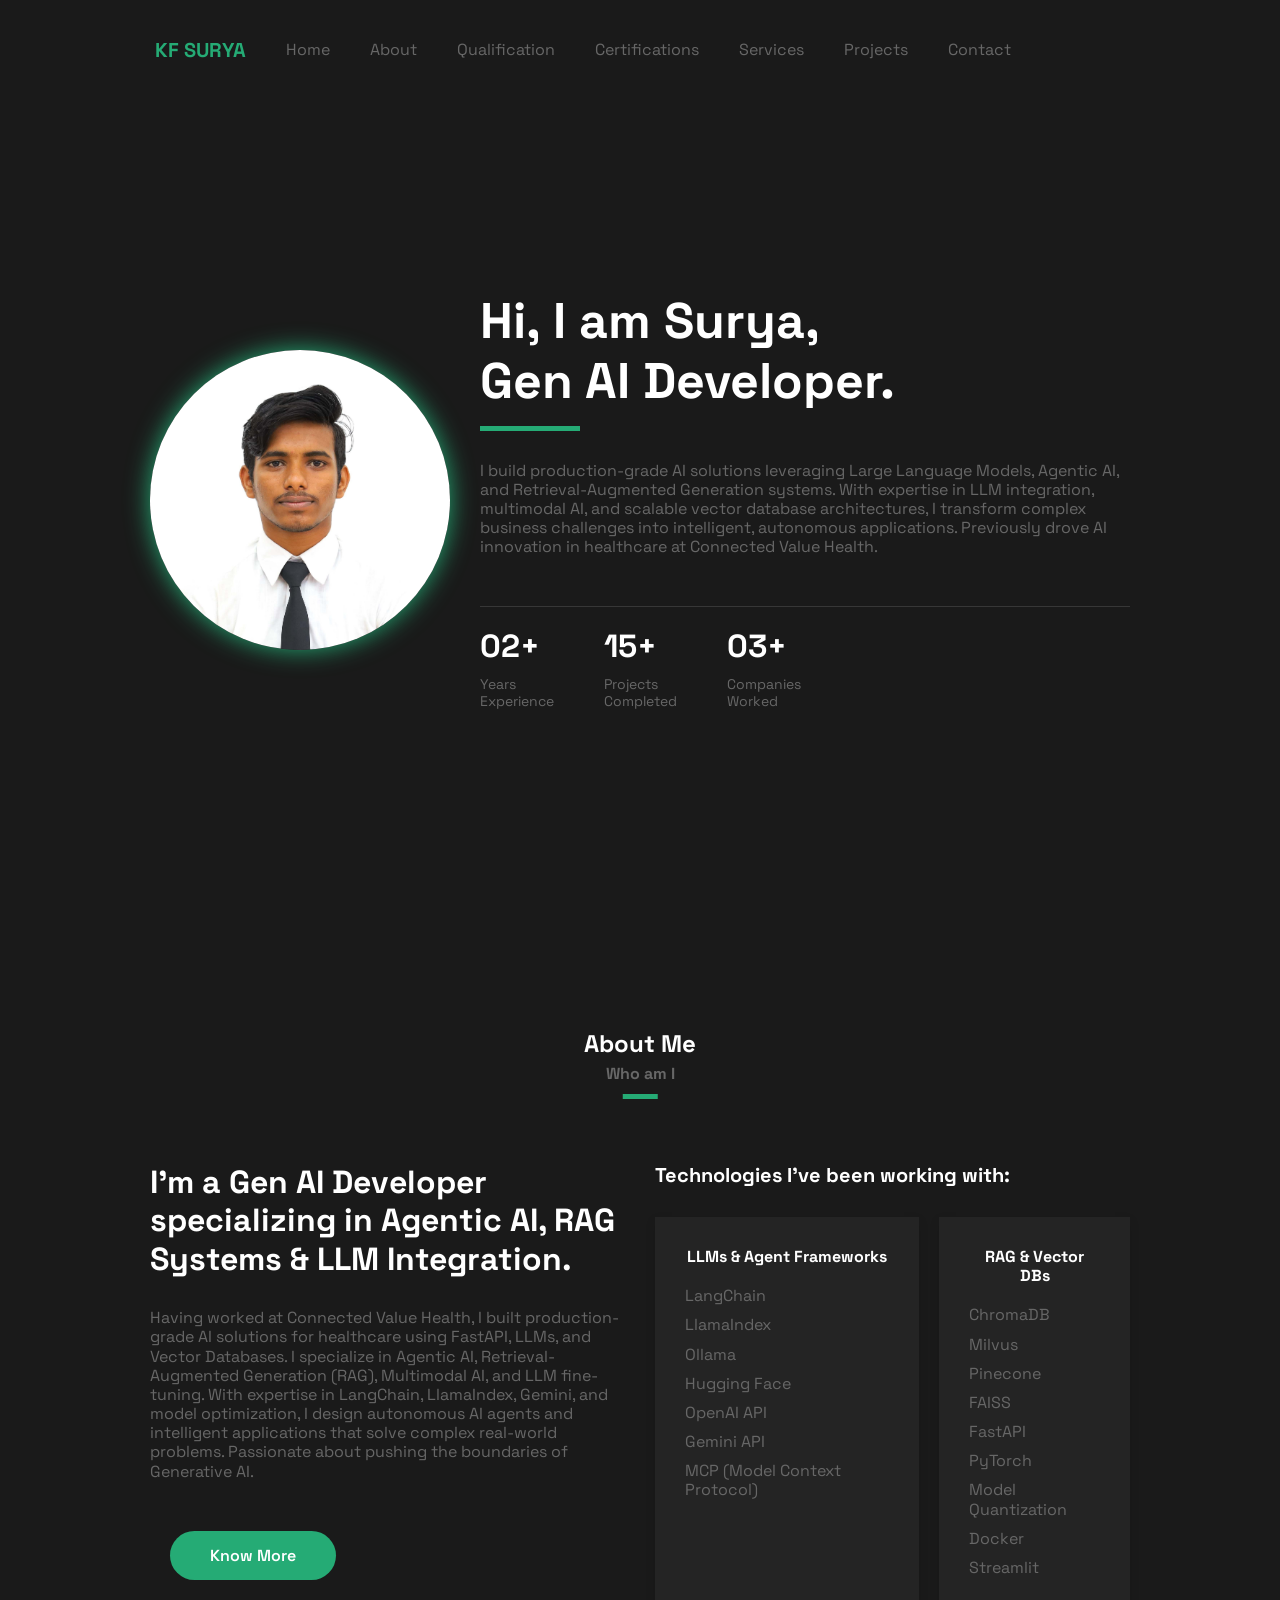
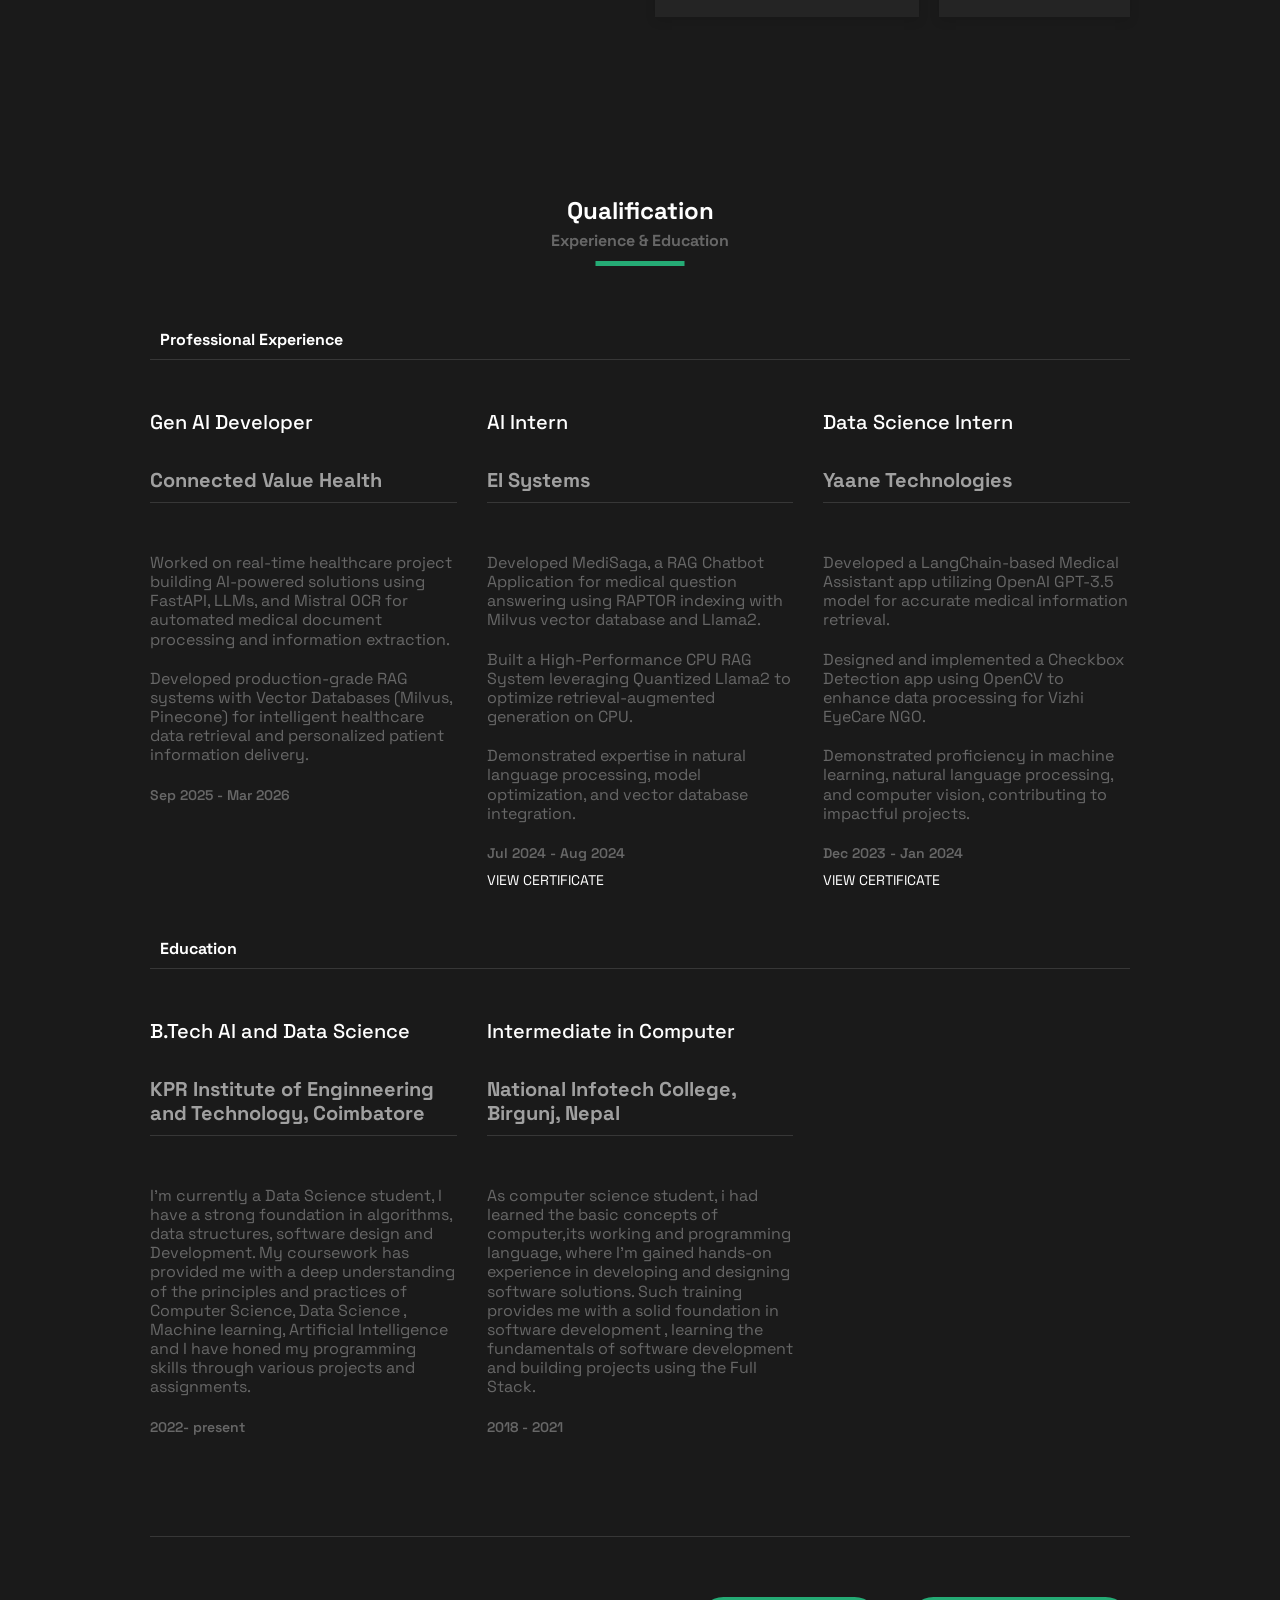
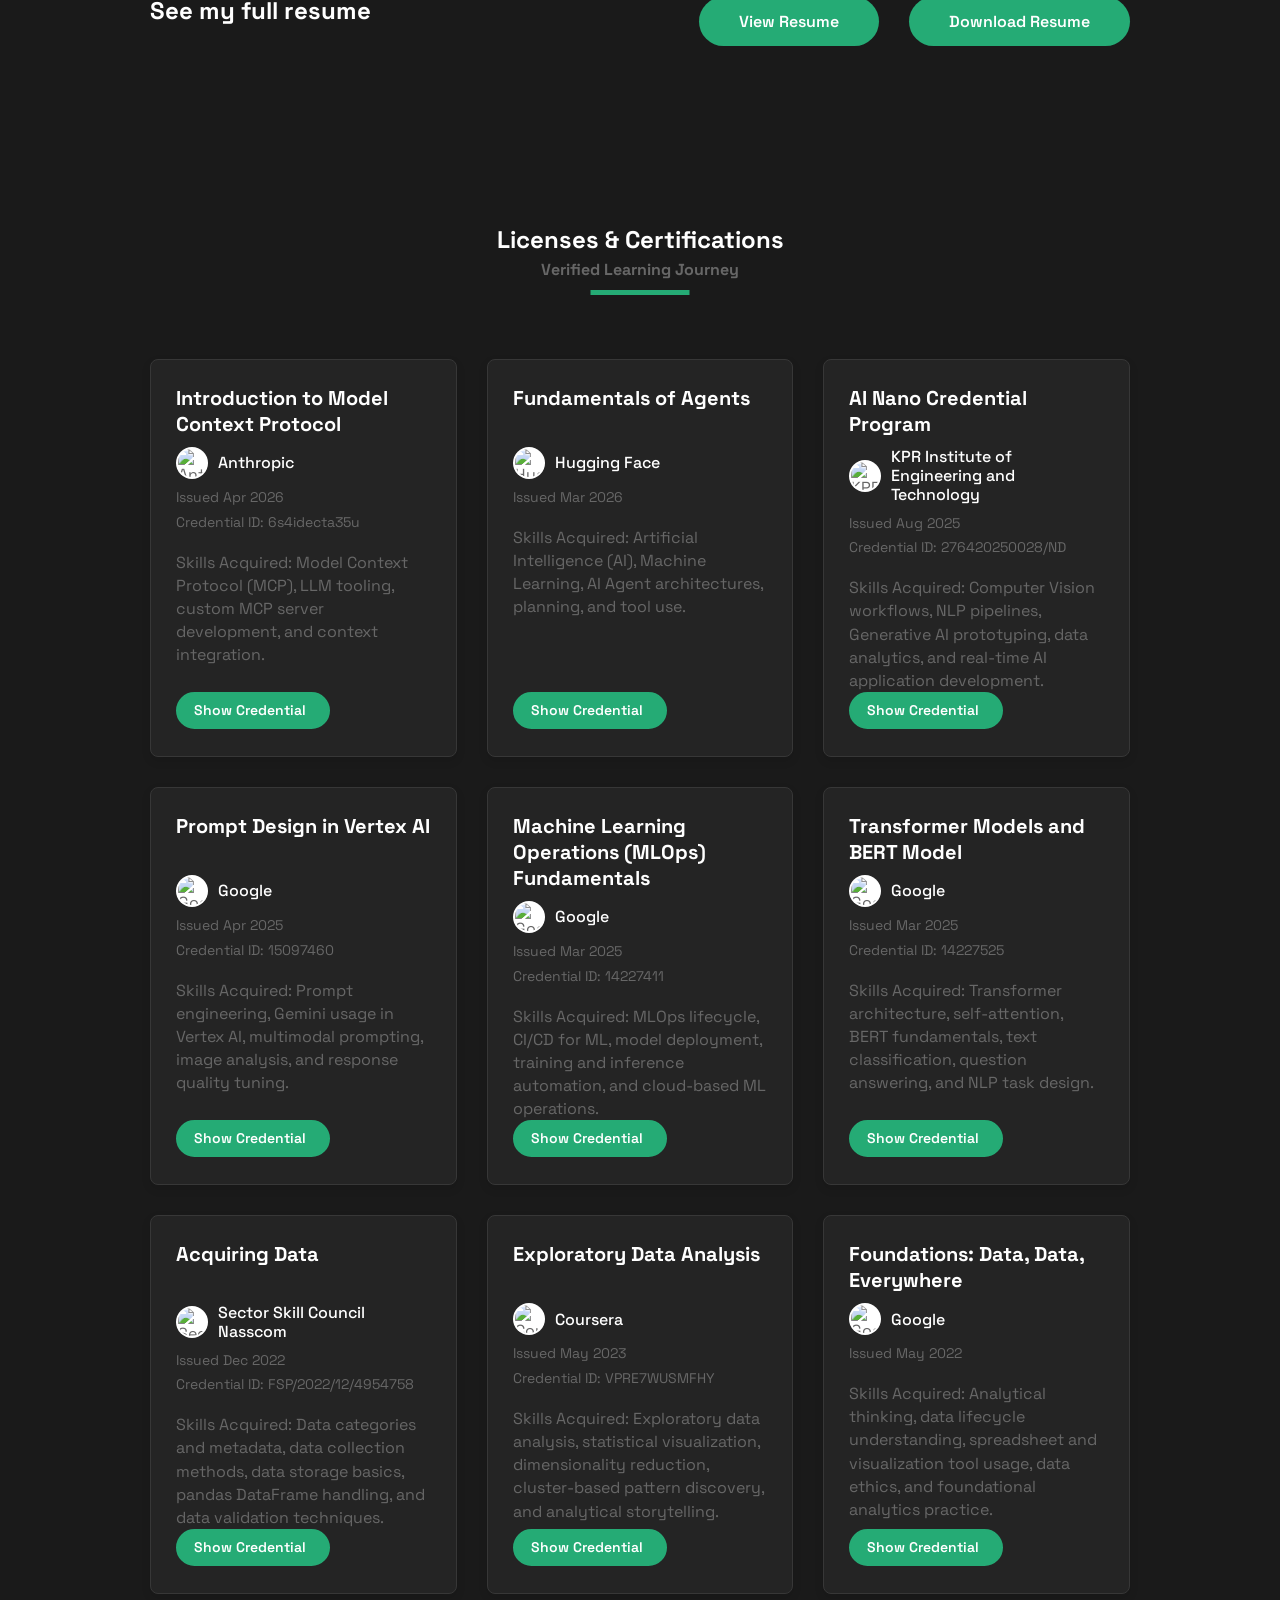
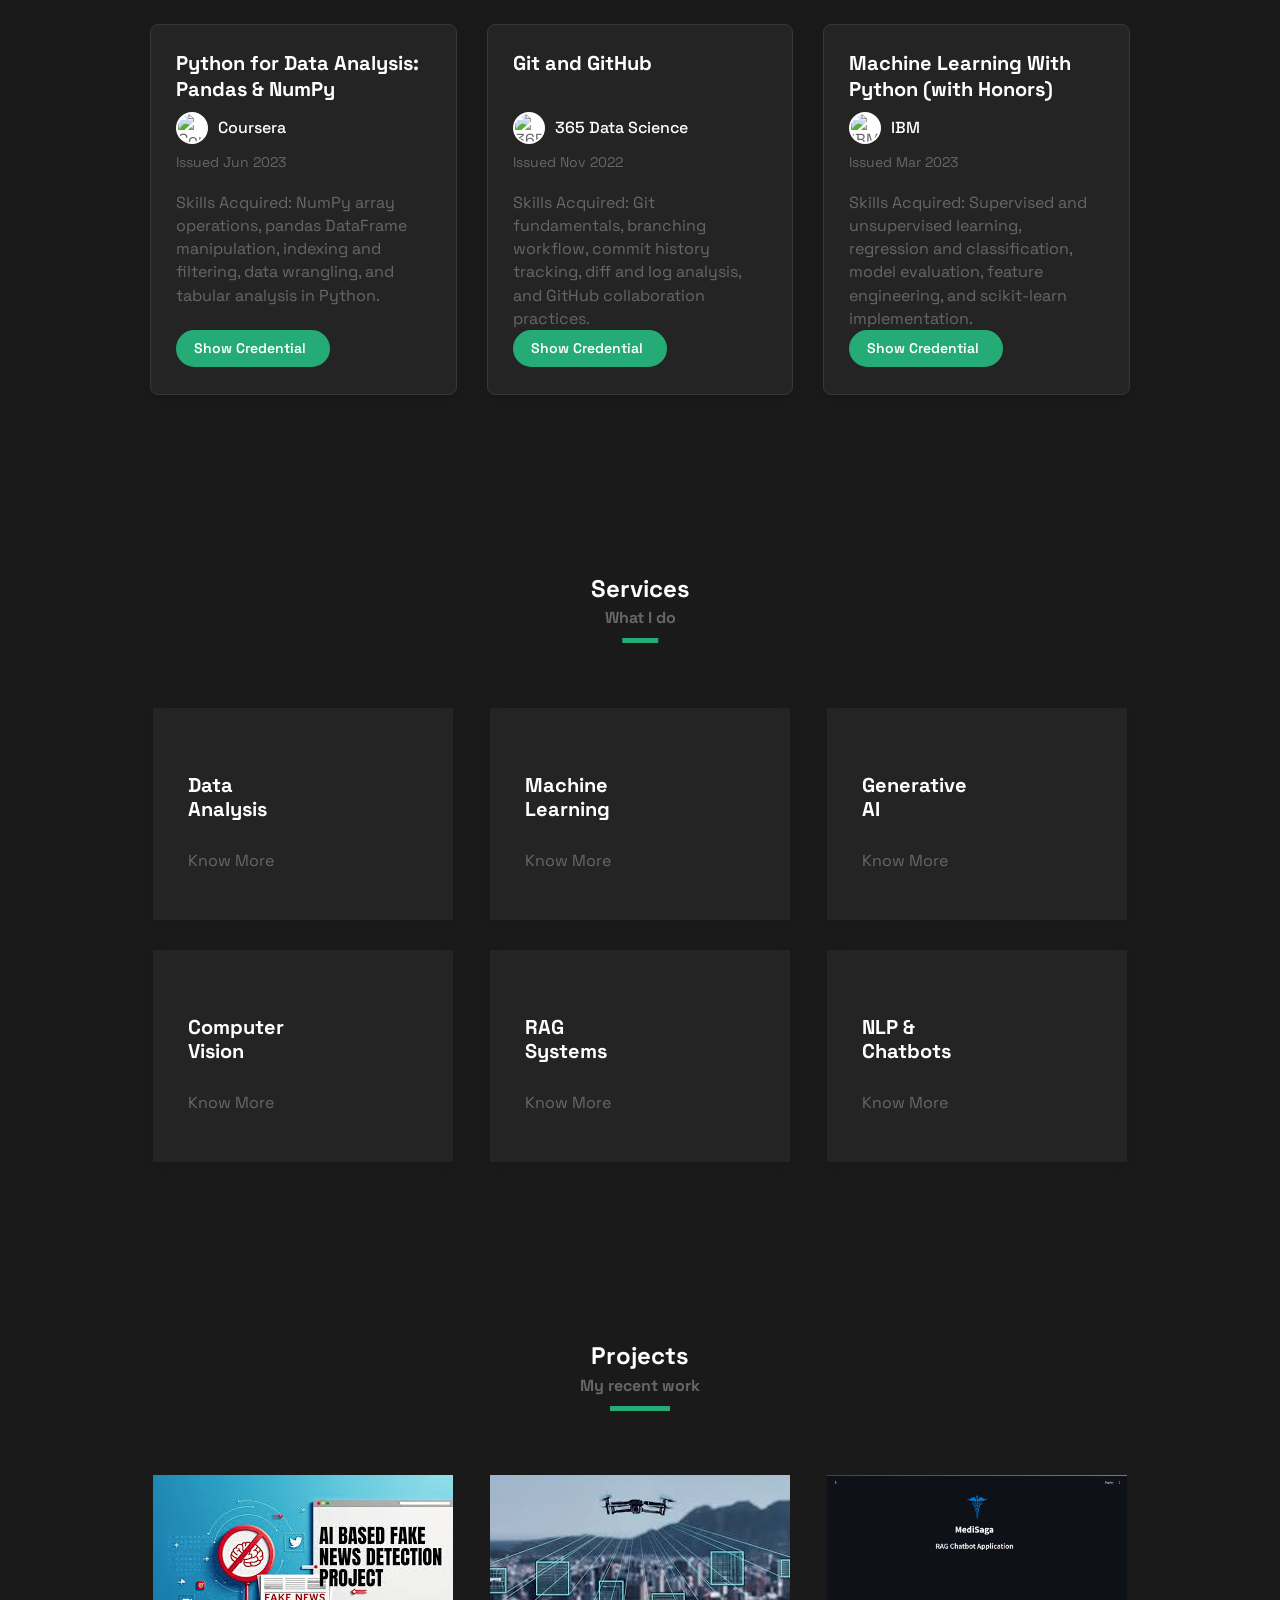
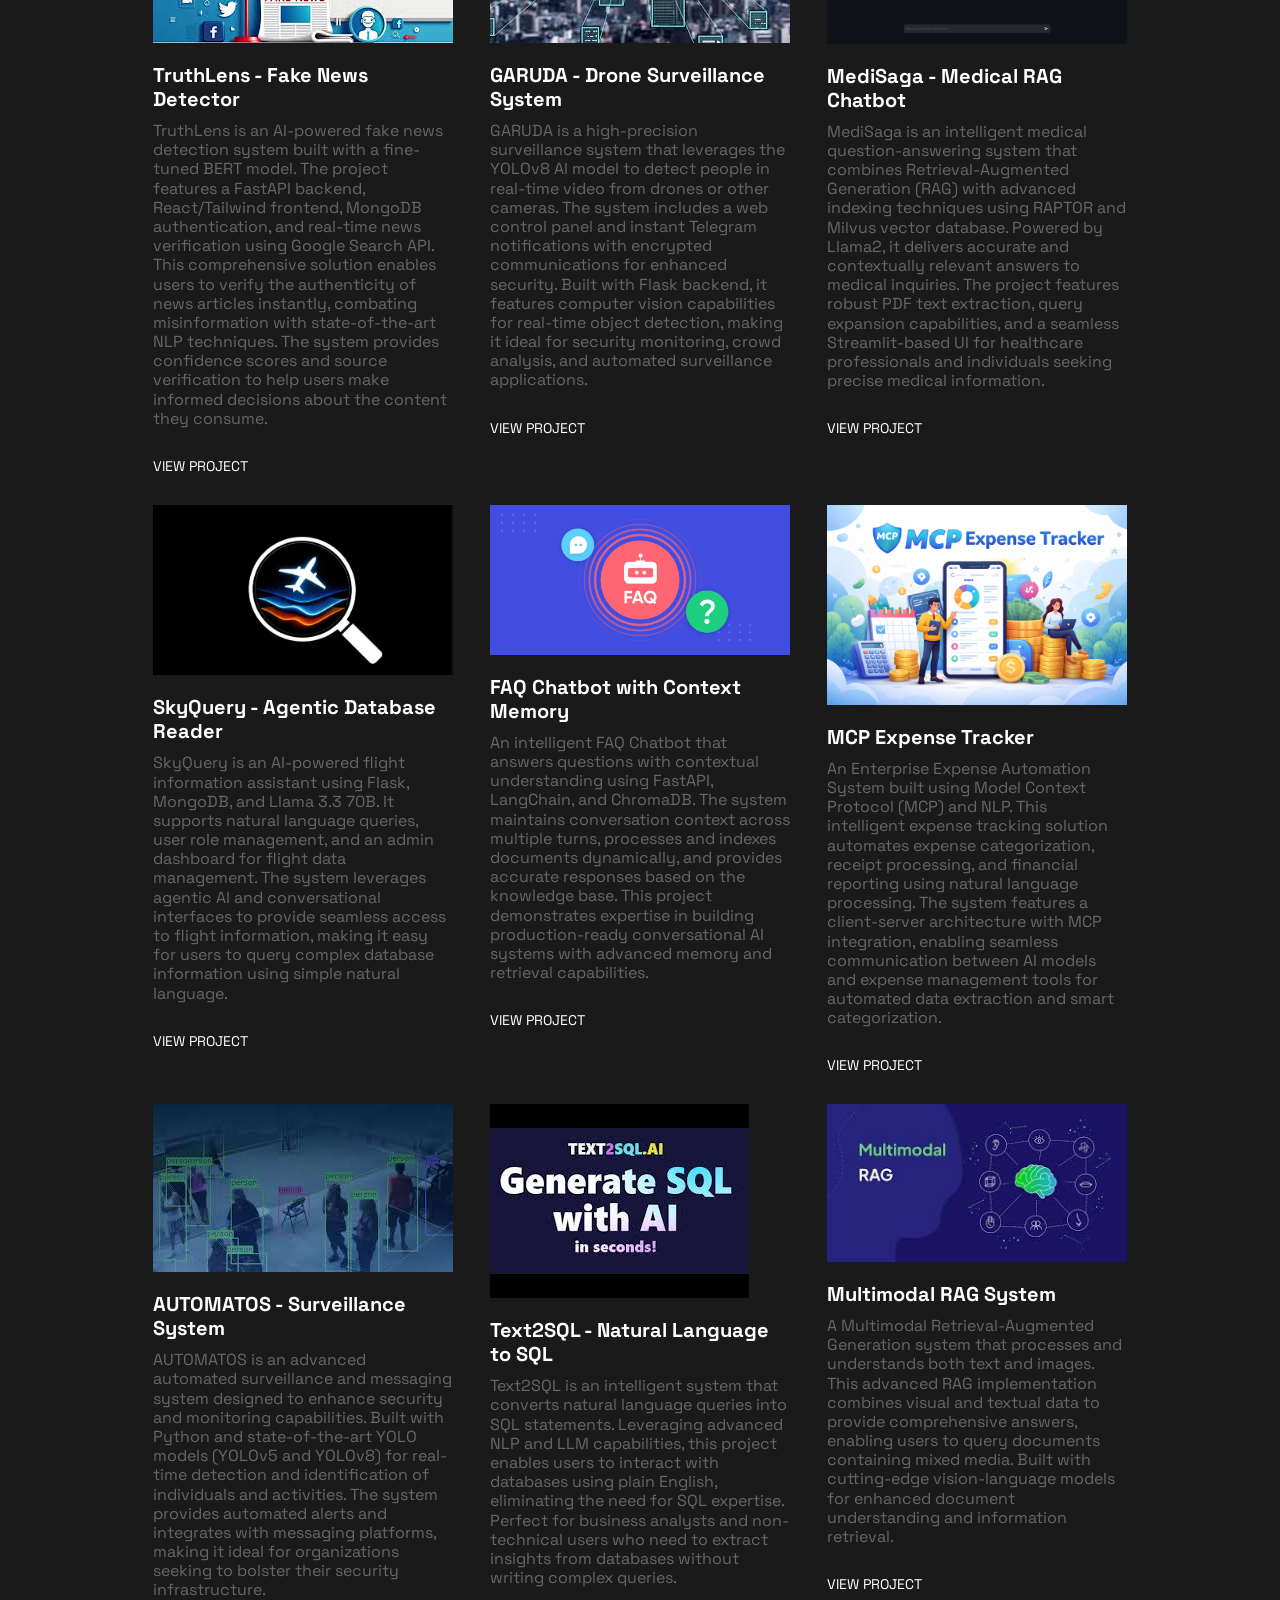
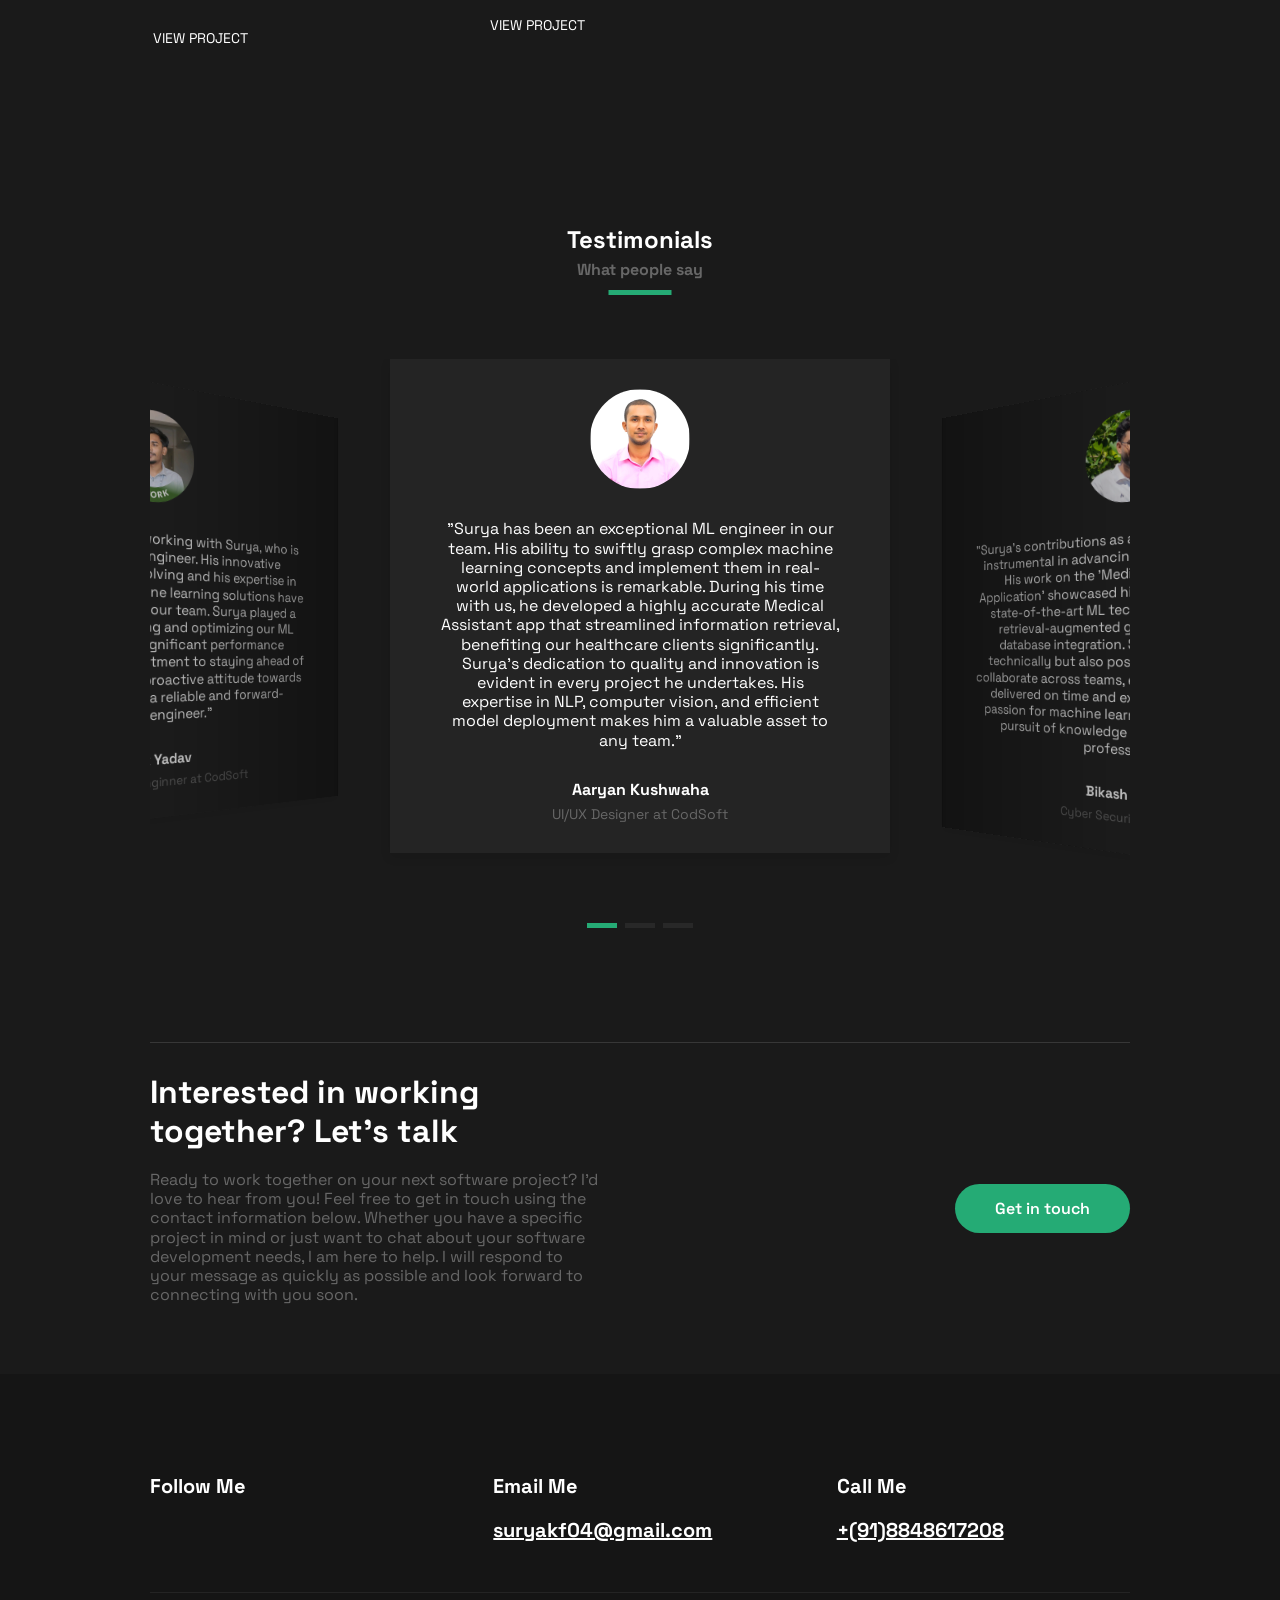
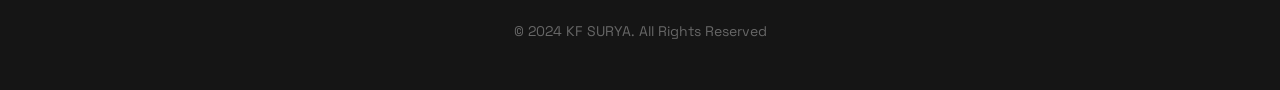
==== index.html @ ddda1b1b "Optimize SEO, update Connected Value Health experience date, add new certifications (Anthropic MCP &" ====
<!DOCTYPE html>
<html lang="en">

<head>
    <meta charset="UTF-8">
    <meta http-equiv="X-UA-Compatible" content="IE=edge">
    <meta name="viewport" content="width=device-width, initial-scale=1.0">
    
    <!-- Primary Meta Tags -->
    <title>KF Surya | Generative AI Developer & RAG Systems Specialist</title>
    <meta name="title" content="KF Surya | Generative AI Developer & RAG Systems Specialist">
    <meta name="description" content="Portfolio of KF Surya, Generative AI Developer specializing in Agentic AI, RAG Systems, and LLM Integration. Discover projects like TruthLens and MediSaga.">
    <meta name="keywords" content="KF Surya, Surya, Gen AI Developer, Agentic AI, RAG Systems, Connected Value Health, AI Engineer, Python Developer, FastAPI, Milvus">
    <meta name="author" content="KF Surya">
    <meta name="robots" content="index, follow">
    <link rel="canonical" href="https://surya-kf.github.io/Portfolio/">

    <!-- Open Graph / Facebook -->
    <meta property="og:type" content="website">
    <meta property="og:url" content="https://surya-kf.github.io/Portfolio/">
    <meta property="og:title" content="KF Surya | Generative AI Developer & RAG Systems Specialist">
    <meta property="og:description" content="Portfolio of KF Surya, Generative AI Developer specializing in Agentic AI, RAG Systems, and LLM Integration. Discover projects like TruthLens and MediSaga.">
    <meta property="og:image" content="https://surya-kf.github.io/Portfolio/preview.png">

    <!-- Twitter -->
    <meta property="twitter:card" content="summary_large_image">
    <meta property="twitter:url" content="https://surya-kf.github.io/Portfolio/">
    <meta property="twitter:title" content="KF Surya | Generative AI Developer & RAG Systems Specialist">
    <meta property="twitter:description" content="Portfolio of KF Surya, Generative AI Developer specializing in Agentic AI, RAG Systems, and LLM Integration. Discover projects like TruthLens and MediSaga.">
    <meta property="twitter:image" content="https://surya-kf.github.io/Portfolio/preview.png">

    <!-- Google Site Verification (Placeholder - replace content with your own token from GSC) -->
    <meta name="google-site-verification" content="YOUR_GOOGLE_VERIFICATION_CODE_HERE" />

    <!-- Favicon -->
    <link rel="icon" href="assets/img/Surya.jpg" type="image/x-icon" />

    <!--=================== Google Fonts ====================-->
    <link rel="preconnect" href="https://fonts.googleapis.com">
    <link rel="preconnect" href="https://fonts.gstatic.com" crossorigin>
    <link href="https://fonts.googleapis.com/css2?family=Space+Grotesk:wght@400;500;600;700&display=swap" rel="stylesheet">

    <!--=================== Remixicons ====================-->
    <link href="https://cdn.jsdelivr.net/npm/remixicon@2.5.0/fonts/remixicon.css" rel="stylesheet">

    <!--=================== SwiperJS CSS ====================-->
    <link rel="stylesheet" href="https://cdn.jsdelivr.net/npm/swiper@8/swiper-bundle.min.css" />

    <!--=================== Main CSS ====================-->
    <link rel="stylesheet" href="assets/css/main.css">

    <!--=================== JSON-LD Structured Data ====================-->
    <script type="application/ld+json">
    {
      "@context": "https://schema.org",
      "@type": "Person",
      "name": "KF Surya",
      "url": "https://surya-kf.github.io/Portfolio/",
      "image": "https://surya-kf.github.io/Portfolio/assets/img/Surya.jpg",
      "sameAs": [
        "https://github.com/Surya-KF",
        "https://www.linkedin.com/in/kf-surya/",
        "https://www.instagram.com/kf.surya/",
        "https://api.whatsapp.com/send?phone=+918848617208"
      ],
      "jobTitle": "Generative AI Developer",
      "description": "Gen AI Developer specializing in Agentic AI, RAG Systems, and LLM integration.",
      "alumniOf": {
        "@type": "EducationalOrganization",
        "name": "KPR Institute of Engineering and Technology, Coimbatore"
      },
      "knowsAbout": [
        "Generative AI",
        "Agentic AI",
        "Retrieval-Augmented Generation (RAG)",
        "Large Language Models (LLMs)",
        "FastAPI",
        "Vector Databases (Milvus, Pinecone, ChromaDB)",
        "LangChain",
        "LlamaIndex",
        "Python"
      ]
    }
    </script>
</head>

<body>

    <!--=================== Header ====================-->
    <header id="header" class="header">
        <div class="container">
            <nav class="nav">
                <a href="index.html" class="nav__brand">
                    <i class="ri-code-s-slash-line"></i>KF<Span>SURYA</Span>
                </a>
                <div class="nav__menu" id="nav-menu">
                    <ul class="nav__list">
                        <li class="nav__item">
                            <a href="#hero" class="nav__link">Home</a>
                        </li>
                        <li class="nav__item">
                            <a href="#about" class="nav__link">About</a>
                        </li>
                        <li class="nav__item">
                            <a href="#qualification" class="nav__link">Qualification</a>
                        </li>
                        <li class="nav__item">
                            <a href="#certification" class="nav__link">Certifications</a>
                        </li>
                        <li class="nav__item">
                            <a href="#service" class="nav__link">Services</a>
                        </li>
                        <li class="nav__item">
                            <a href="#project" class="nav__link">Projects</a>
                        </li>
                        <li class="nav__item">
                            <a href="#contact" class="nav__link">Contact</a>
                        </li>
                    </ul>
                </div>
                <div class="nav__theme">
                    <i id="theme-toggle" class="ri-moon-line"></i>
                </div>
                <div class="nav__toggle">
                    <i id="nav-toggle" class="ri-menu-3-line"></i>
                </div>
            </nav>
        </div>
    </header>
    <!--=================== main ====================-->
    <main class="main">
        <!--=================== Hero ====================-->
        <section id="hero" class="hero">
            <div class="container">
                <div class="d-grid hero__wrapper">
                    <div class="hero__content">
                        <h1 class="hero__title">Hi, I am Surya,<br>Gen AI Developer.</h1>
                        <p class="hero__description">I build production-grade AI solutions leveraging Large Language
                            Models, Agentic AI, and Retrieval-Augmented Generation systems. With expertise in LLM
                            integration, multimodal AI, and scalable vector database architectures, I transform complex
                            business challenges into intelligent, autonomous applications. Previously drove AI
                            innovation in healthcare at Connected Value Health.
                        </p>
                        <div class="hero__info">
                            <div class="hero__info-wrapper">
                                <p class="hero__info-number">02+</p>
                                <h2 class="hero__info-title">Years<br>Experience</h2>
                            </div>
                            <div class="hero__info-wrapper">
                                <p class="hero__info-number">15+</p>
                                <h2 class="hero__info-title">Projects<br>Completed</h2>
                            </div>
                            <div class="hero__info-wrapper">
                                <p class="hero__info-number">03+</p>
                                <h2 class="hero__info-title">Companies<br> Worked</h2>
                            </div>
                        </div>
                    </div>
                    <img src="assets/img/Surya.jpg" alt="Surya - Gen AI Developer" class="hero__img">
                </div>
            </div>
        </section>

        <!--=================== About ====================-->
        <section id="about" class="section about">
            <div class="container">
                <div class="section__header">
                    <h2 class="section__title">About Me</h2>
                    <span class="section__subtitle">Who am I</span>
                </div>
                <div class="d-grid about__wrapper">
                    <div class="about__content">
                        <h3 class="about__title">I'm a Gen AI Developer specializing in Agentic AI, RAG Systems & LLM
                            Integration.</h3>
                        <p class="about__description">Having worked at Connected Value Health, I built
                            production-grade AI solutions for healthcare using FastAPI, LLMs, and Vector Databases.
                            I specialize in Agentic AI, Retrieval-Augmented Generation (RAG), Multimodal AI, and LLM
                            fine-tuning. With expertise in LangChain, LlamaIndex, Gemini, and model optimization,
                            I design autonomous AI agents and intelligent applications that solve complex real-world
                            problems. Passionate about pushing the boundaries of Generative AI.
                        </p>
                        <a href="#project" class="btn btn--primary">Know More</a>
                    </div>
                    <div class="skills">
                        <h3 class="skills__title">Technologies I've been working with:</h3>
                        <div class="skills__wrapper">
                            <div class="skills__content">
                                <h4 class="skills__subtitle">LLMs & Agent Frameworks</h4>
                                <ul class="skills__list">
                                    <li class="skills__item"><i class="ri-arrow-right-s-fill"></i>
                                        LangChain</li>
                                    <li class="skills__item"><i class="ri-arrow-right-s-fill"></i>
                                        LlamaIndex</li>
                                    <li class="skills__item"><i class="ri-arrow-right-s-fill"></i>
                                        Ollama</li>
                                    <li class="skills__item"><i class="ri-arrow-right-s-fill"></i>
                                        Hugging Face</li>
                                    <li class="skills__item"><i class="ri-arrow-right-s-fill"></i>
                                        OpenAI API</li>
                                    <li class="skills__item"><i class="ri-arrow-right-s-fill"></i>
                                        Gemini API</li>
                                    <li class="skills__item"><i class="ri-arrow-right-s-fill"></i>
                                        MCP (Model Context Protocol)</li>
                                </ul>
                            </div>
                            <div class="skills__content">
                                <h4 class="skills__subtitle">RAG & Vector DBs</h4>
                                <ul class="skills__list">
                                    <li class="skills__item"><i class="ri-arrow-right-s-fill"></i>
                                        ChromaDB</li>
                                    <li class="skills__item"><i class="ri-arrow-right-s-fill"></i>
                                        Milvus</li>
                                    <li class="skills__item"><i class="ri-arrow-right-s-fill"></i>
                                        Pinecone</li>
                                    <li class="skills__item"><i class="ri-arrow-right-s-fill"></i>
                                        FAISS</li>
                                    <li class="skills__item"><i class="ri-arrow-right-s-fill"></i>
                                        FastAPI</li>
                                    <li class="skills__item"><i class="ri-arrow-right-s-fill"></i>
                                        PyTorch</li>
                                    <li class="skills__item"><i class="ri-arrow-right-s-fill"></i>
                                        Model Quantization</li>
                                    <li class="skills__item"><i class="ri-arrow-right-s-fill"></i>
                                        Docker</li>
                                    <li class="skills__item"><i class="ri-arrow-right-s-fill"></i>
                                        Streamlit</li>
                                </ul>
                            </div>
                        </div>
                    </div>
                </div>
            </div>
        </section>

        <!--=================== Qualification ====================-->
        <section id="qualification" class="section qualification">
            <div class="container">
                <div class="section__header">
                    <h2 class="section__title">Qualification</h2>
                    <span class="section__subtitle">Experience & Education</span>
                </div>
                <!--============== Professional Experience ============-->
                <div class="qualification__wrapper">
                    <h3 class="qualification__name">
                        <i class="ri-briefcase-fill"></i>
                        Professional Experience
                    </h3>
                    <div class="d-grid qualification__content">
                        <!-- Experience 1-->
                        <div class="qualification__item">
                            <h3 class="qualification__title">Gen AI Developer</h3>
                            <h5 class="company_name">Connected Value Health</h5>
                            <p class="qualification__description">Worked on real-time healthcare project building
                                AI-powered solutions using FastAPI, LLMs, and Mistral OCR for automated medical document
                                processing and information extraction.</p>
                            <p class="qualification__description">Developed production-grade RAG systems with Vector
                                Databases (Milvus, Pinecone) for intelligent healthcare data retrieval and personalized
                                patient information delivery.</p>
                            <span class="qualification__date">Sep 2025 - Mar 2026</span>
                        </div>
                        <!-- Experience 2-->
                        <div class="qualification__item">
                            <h3 class="qualification__title">AI Intern</h3>
                            <h5 class="company_name">EI Systems</h5>
                            <p class="qualification__description">Developed MediSaga, a RAG Chatbot Application for
                                medical question answering using RAPTOR indexing with Milvus vector database and Llama2.
                            </p>
                            <p class="qualification__description">Built a High-Performance CPU RAG System leveraging
                                Quantized Llama2 to optimize retrieval-augmented generation on CPU.</p>
                            <p class="qualification__description">Demonstrated expertise in natural language processing,
                                model optimization, and vector database integration.</p>
                            <span class="qualification__date">Jul 2024 - Aug 2024</span>
                            <a href="assets/EIsystems_certificate.pdf" class="project__link">View Certificate<i
                                    class="ri-arrow-right-line"></i></a>
                        </div>
                        <!-- Experience 3-->
                        <div class="qualification__item">
                            <h3 class="qualification__title">Data Science Intern</h3>
                            <h5 class="company_name">Yaane Technologies</h5>
                            <p class="qualification__description">Developed a LangChain-based Medical Assistant app
                                utilizing OpenAI GPT-3.5 model for accurate medical information retrieval.</p>
                            <p class="qualification__description">Designed and implemented a Checkbox Detection app
                                using OpenCV to enhance data processing for Vizhi EyeCare NGO.</p>
                            <p class="qualification__description">Demonstrated proficiency in machine learning, natural
                                language processing, and computer vision, contributing to impactful projects.</p>
                            <span class="qualification__date">Dec 2023 - Jan 2024</span>
                            <a href="assets/yanne_certificate.pdf" class="project__link">View Certificate<i
                                    class="ri-arrow-right-line"></i></a>
                        </div>
                    </div>
                </div>
                <!--============== Education ============-->
                <div class="qualification__wrapper">
                    <h3 class="qualification__name">
                        <i class="ri-booklet-fill"></i>
                        Education
                    </h3>
                    <div class="d-grid qualification__content">
                        <!-- Education 1-->
                        <div class="qualification__item">
                            <h3 class="qualification__title">B.Tech AI and Data Science</h3>
                            <h5 class="company_name">KPR Institute of Enginneering and Technology, Coimbatore</h5>
                            <p class="qualification__description">I'm currently a Data Science student, I have a strong
                                foundation in algorithms, data structures, software design and Development. My
                                coursework has provided me with a deep understanding of the principles and practices of
                                Computer Science, Data Science , Machine learning, Artificial Intelligence and I have
                                honed my programming skills through various projects and assignments.
                            </p>
                            <span class="qualification__date">2022- present</span>
                        </div>
                        <!-- Education 2-->
                        <div class="qualification__item">
                            <h3 class="qualification__title">Intermediate in Computer</h3>
                            <h5 class="company_name">National Infotech College, Birgunj, Nepal</h5>
                            <p class="qualification__description">As computer science student, i had learned the basic
                                concepts of computer,its working and programming language, where I'm gained hands-on
                                experience in developing and designing software solutions. Such training provides me
                                with a solid foundation in software development , learning the fundamentals of software
                                development and building projects using the Full Stack.
                            </p>
                            <span class="qualification__date">2018 - 2021</span>
                        </div>
                        <!-- Education 3-->
                        <!-- <div class="qualification__item">
                            <h3 class="qualification__title">Software Engineer</h3>
                            <p class="qualification__description">Lorem ipsum dolor sit amet consectetur.
                                Facilisi vitae bibendum praesent sodales
                                urna vel molestie neque augue.</p>
                            <span class="qualification__date">2010 - 2014</span>
                        </div> -->
                    </div>
                </div>
                <div class="qualification__footer">
                    <p class="qualification__footer-text">See my full resume</p>
                    <div class="qualification__footer-buttons">
                        <a href="./assets/KF SURYA_RESUME.pdf" target="_blank" class="btn btn--primary">View
                            Resume</a>
                        <a href="./assets/KF SURYA_RESUME.pdf" download="KF SURYA_RESUME.pdf"
                            class="btn btn--secondary">Download Resume <i class="ri-download-2-line"></i></a>
                    </div>
                </div>
        </section>

        <!--=================== Licenses & Certifications ====================-->
        <section id="certification" class="section certification">
            <div class="container">
                <div class="section__header">
                    <h2 class="section__title">Licenses & Certifications</h2>
                    <span class="section__subtitle">Verified Learning Journey</span>
                </div>
                <div class="d-grid certification__wrapper">
                    <article class="certification__card">
                        <h3 class="certification__title">Introduction to Model Context Protocol</h3>
                        <div class="certification__issuer-row">
                            <img src="https://www.anthropic.com/images/icons/apple-touch-icon.png"
                                alt="Anthropic logo" class="certification__issuer-logo">
                            <p class="certification__issuer">Anthropic</p>
                        </div>
                        <p class="certification__meta">Issued Apr 2026</p>
                        <p class="certification__meta">Credential ID: 6s4idecta35u</p>
                        <p class="certification__skills">Skills Acquired: Model Context Protocol (MCP), LLM tooling, custom MCP server development, and context integration.</p>
                        <a href="https://verify.skilljar.com/c/6s4idecta35u" target="_blank"
                            rel="noopener noreferrer" class="certification__link">Show Credential<i
                                class="ri-external-link-line"></i></a>
                    </article>

                    <article class="certification__card">
                        <h3 class="certification__title">Fundamentals of Agents</h3>
                        <div class="certification__issuer-row">
                            <img src="https://huggingface.co/front/assets/huggingface_logo-noborder.svg"
                                alt="Hugging Face logo" class="certification__issuer-logo">
                            <p class="certification__issuer">Hugging Face</p>
                        </div>
                        <p class="certification__meta">Issued Mar 2026</p>
                        <p class="certification__skills">Skills Acquired: Artificial Intelligence (AI), Machine Learning, AI Agent architectures, planning, and tool use.</p>
                        <a href="assets/img/huggingface_agents_certificate.png" target="_blank"
                            rel="noopener noreferrer" class="certification__link">Show Credential<i
                                class="ri-external-link-line"></i></a>
                    </article>

                    <article class="certification__card">
                        <h3 class="certification__title">AI Nano Credential Program</h3>
                        <div class="certification__issuer-row">
                            <img src="https://www.kpriet.ac.in/asset/frontend/images/logo/logo-full.webp"
                                alt="KPR Institute of Engineering and Technology logo"
                                class="certification__issuer-logo">
                            <p class="certification__issuer">KPR Institute of Engineering and Technology</p>
                        </div>
                        <p class="certification__meta">Issued Aug 2025</p>
                        <p class="certification__meta">Credential ID: 276420250028/ND</p>
                        <p class="certification__skills">Skills Acquired: Computer Vision workflows, NLP pipelines,
                            Generative AI prototyping, data analytics, and real-time AI application development.</p>
                        <a href="https://nvl-verify.framer.ai/certifications/kf-surya-nd" target="_blank"
                            rel="noopener noreferrer" class="certification__link">Show Credential<i
                                class="ri-external-link-line"></i></a>
                    </article>

                    <article class="certification__card">
                        <h3 class="certification__title">Prompt Design in Vertex AI</h3>
                        <div class="certification__issuer-row">
                            <img src="https://upload.wikimedia.org/wikipedia/commons/2/2f/Google_2015_logo.svg"
                                alt="Google logo" class="certification__issuer-logo">
                            <p class="certification__issuer">Google</p>
                        </div>
                        <p class="certification__meta">Issued Apr 2025</p>
                        <p class="certification__meta">Credential ID: 15097460</p>
                        <p class="certification__skills">Skills Acquired: Prompt engineering, Gemini usage in Vertex AI,
                            multimodal prompting, image analysis, and response quality tuning.</p>
                        <a href="https://www.cloudskillsboost.google/public_profiles/aa801663-a96e-4b29-9095-33a5b4453a2d/badges/15097460"
                            target="_blank" rel="noopener noreferrer" class="certification__link">Show Credential<i
                                class="ri-external-link-line"></i></a>
                    </article>

                    <article class="certification__card">
                        <h3 class="certification__title">Machine Learning Operations (MLOps) Fundamentals</h3>
                        <div class="certification__issuer-row">
                            <img src="https://upload.wikimedia.org/wikipedia/commons/2/2f/Google_2015_logo.svg"
                                alt="Google logo" class="certification__issuer-logo">
                            <p class="certification__issuer">Google</p>
                        </div>
                        <p class="certification__meta">Issued Mar 2025</p>
                        <p class="certification__meta">Credential ID: 14227411</p>
                        <p class="certification__skills">Skills Acquired: MLOps lifecycle, CI/CD for ML, model
                            deployment, training and inference automation, and cloud-based ML operations.</p>
                        <a href="https://www.cloudskillsboost.google/public_profiles/aa801663-a96e-4b29-9095-33a5b4453a2d/badges/14227411"
                            target="_blank" rel="noopener noreferrer" class="certification__link">Show Credential<i
                                class="ri-external-link-line"></i></a>
                    </article>

                    <article class="certification__card">
                        <h3 class="certification__title">Transformer Models and BERT Model</h3>
                        <div class="certification__issuer-row">
                            <img src="https://upload.wikimedia.org/wikipedia/commons/2/2f/Google_2015_logo.svg"
                                alt="Google logo" class="certification__issuer-logo">
                            <p class="certification__issuer">Google</p>
                        </div>
                        <p class="certification__meta">Issued Mar 2025</p>
                        <p class="certification__meta">Credential ID: 14227525</p>
                        <p class="certification__skills">Skills Acquired: Transformer architecture, self-attention, BERT
                            fundamentals, text classification, question answering, and NLP task design.</p>
                        <a href="https://www.cloudskillsboost.google/public_profiles/aa801663-a96e-4b29-9095-33a5b4453a2d/badges/14227525"
                            target="_blank" rel="noopener noreferrer" class="certification__link">Show Credential<i
                                class="ri-external-link-line"></i></a>
                    </article>

                    <article class="certification__card">
                        <h3 class="certification__title">Acquiring Data</h3>
                        <div class="certification__issuer-row">
                            <img src="https://images.crunchbase.com/image/upload/c_pad,h_256,w_256,f_auto,q_auto:eco,dpr_1/nxqtqrbyo6lf0ojcmarf"
                                alt="Sector Skill Council Nasscom logo" class="certification__issuer-logo">
                            <p class="certification__issuer">Sector Skill Council Nasscom</p>
                        </div>
                        <p class="certification__meta">Issued Dec 2022</p>
                        <p class="certification__meta">Credential ID: FSP/2022/12/4954758</p>
                        <p class="certification__skills">Skills Acquired: Data categories and metadata, data collection
                            methods, data storage basics, pandas DataFrame handling, and data validation techniques.</p>
                        <a href="assets/Nasscom%20Certificate.pdf" target="_blank" rel="noopener noreferrer"
                            class="certification__link">Show Credential<i class="ri-external-link-line"></i></a>
                    </article>

                    <article class="certification__card">
                        <h3 class="certification__title">Exploratory Data Analysis</h3>
                        <div class="certification__issuer-row">
                            <img src="https://upload.wikimedia.org/wikipedia/commons/5/5f/Coursera_logo_%282020%29.svg"
                                alt="Coursera logo" class="certification__issuer-logo">
                            <p class="certification__issuer">Coursera</p>
                        </div>
                        <p class="certification__meta">Issued May 2023</p>
                        <p class="certification__meta">Credential ID: VPRE7WUSMFHY</p>
                        <p class="certification__skills">Skills Acquired: Exploratory data analysis, statistical
                            visualization, dimensionality reduction, cluster-based pattern discovery, and analytical
                            storytelling.</p>
                        <a href="https://www.coursera.org/account/accomplishments/certificate/VPRE7WUSMFHY"
                            target="_blank" rel="noopener noreferrer" class="certification__link">Show Credential<i
                                class="ri-external-link-line"></i></a>
                    </article>

                    <article class="certification__card">
                        <h3 class="certification__title">Foundations: Data, Data, Everywhere</h3>
                        <div class="certification__issuer-row">
                            <img src="https://upload.wikimedia.org/wikipedia/commons/2/2f/Google_2015_logo.svg"
                                alt="Google logo" class="certification__issuer-logo">
                            <p class="certification__issuer">Google</p>
                        </div>
                        <p class="certification__meta">Issued May 2022</p>
                        <p class="certification__skills">Skills Acquired: Analytical thinking, data lifecycle
                            understanding, spreadsheet and visualization tool usage, data ethics, and foundational
                            analytics practice.</p>
                        <a href="https://coursera.org/verify/WFLXYF4BWXKH" target="_blank" rel="noopener noreferrer"
                            class="certification__link">Show Credential<i class="ri-external-link-line"></i></a>
                    </article>

                    <article class="certification__card">
                        <h3 class="certification__title">Python for Data Analysis: Pandas & NumPy</h3>
                        <div class="certification__issuer-row">
                            <img src="https://upload.wikimedia.org/wikipedia/commons/5/5f/Coursera_logo_%282020%29.svg"
                                alt="Coursera logo" class="certification__issuer-logo">
                            <p class="certification__issuer">Coursera</p>
                        </div>
                        <p class="certification__meta">Issued Jun 2023</p>
                        <p class="certification__skills">Skills Acquired: NumPy array operations, pandas DataFrame
                            manipulation, indexing and filtering, data wrangling, and tabular analysis in Python.</p>
                        <a href="https://coursera.org/share/cf0d11c1e4aefc72269a269c0a3e7e0e" target="_blank"
                            rel="noopener noreferrer" class="certification__link">Show Credential<i
                                class="ri-external-link-line"></i></a>
                    </article>

                    <article class="certification__card">
                        <h3 class="certification__title">Git and GitHub</h3>
                        <div class="certification__issuer-row">
                            <img src="https://th.bing.com/th/id/OIP.HuAUr8CmVpqZG462USb8PwAAAA?w=64&h=64&c=7&r=0&o=7&dpr=1.3&pid=1.7&rm=3"
                                alt="365 Data Science logo" class="certification__issuer-logo">
                            <p class="certification__issuer">365 Data Science</p>
                        </div>
                        <p class="certification__meta">Issued Nov 2022</p>
                        <p class="certification__skills">Skills Acquired: Git fundamentals, branching workflow, commit
                            history tracking, diff and log analysis, and GitHub collaboration practices.</p>
                        <a href="https://learn.365datascience.com/c/aadd7b8833/" target="_blank"
                            rel="noopener noreferrer" class="certification__link">Show Credential<i
                                class="ri-external-link-line"></i></a>
                    </article>

                    <article class="certification__card">
                        <h3 class="certification__title">Machine Learning With Python (with Honors)</h3>
                        <div class="certification__issuer-row">
                            <img src="https://upload.wikimedia.org/wikipedia/commons/5/51/IBM_logo.svg" alt="IBM logo"
                                class="certification__issuer-logo">
                            <p class="certification__issuer">IBM</p>
                        </div>
                        <p class="certification__meta">Issued Mar 2023</p>
                        <p class="certification__skills">Skills Acquired: Supervised and unsupervised learning,
                            regression and classification, model evaluation, feature engineering, and scikit-learn
                            implementation.</p>
                        <a href="https://coursera.org/verify/299JQK9MMCRF" target="_blank" rel="noopener noreferrer"
                            class="certification__link">Show Credential<i class="ri-external-link-line"></i></a>
                    </article>
                </div>
            </div>
        </section>

        <!--=================== services ====================-->
        <section id="service" class="section service">
            <div class="container">
                <div class="section__header">
                    <h2 class="section__title">Services</h2>
                    <span class="section__subtitle">What I do</span>
                </div>
                <div class="d-grid service__wrapper">
                    <!--========= service card 1 =========-->
                    <div class="service__card">
                        <div class="service__icon">
                            <i class="ri-layout-4-fill"></i>
                        </div>
                        <h3 class="service__title">Data<br>Analysis</h3>
                        <a href="#project" class="service__link">Know More</a>
                    </div>
                    <!--========= service card 2 =========-->
                    <div class="service__card">
                        <div class="service__icon">
                            <i class="ri-code-s-slash-line"></i>
                        </div>
                        <h3 class="service__title">Machine<br> Learning</h3>
                        <a href="#project" class="service__link">Know More</a>
                    </div>
                    <!--========= service card 3 =========-->
                    <div class="service__card">
                        <div class="service__icon">
                            <i class="ri-pen-nib-fill"></i>
                        </div>
                        <h3 class="service__title">Generative<br> AI</h3>
                        <a href="#project" class="service__link">Know More</a>
                    </div>
                    <div class="service__card">
                        <div class="service__icon">
                            <i class="ri-camera-lens-fill"></i>
                        </div>
                        <h3 class="service__title">Computer<br> Vision</h3>
                        <a href="#project" class="service__link">Know More</a>
                    </div>
                    <!--========= service card 5 =========-->
                    <div class="service__card">
                        <div class="service__icon">
                            <i class="ri-database-2-fill"></i>
                        </div>
                        <h3 class="service__title">RAG<br> Systems</h3>
                        <a href="#project" class="service__link">Know More</a>
                    </div>
                    <!--========= service card 6 =========-->
                    <div class="service__card">
                        <div class="service__icon">
                            <i class="ri-chat-3-fill"></i>
                        </div>
                        <h3 class="service__title">NLP &<br> Chatbots</h3>
                        <a href="#project" class="service__link">Know More</a>
                    </div>
                </div>
            </div>
        </section>

        <!--=================== Projects ====================-->
        <section id="project" class="section project">
            <div class="container">
                <div class="section__header">
                    <h2 class="section__title">Projects</h2>
                    <span class="section__subtitle">My recent work</span>
                </div>
                <div class="d-grid project__wrapper">
                    <!--============== project 1 =============-->
                    <div class="project__content">
                        <img src="assets/img/truthlens.jpg" alt="TruthLens Fake News Detector" class="project__img" loading="lazy">
                        <h3 class="project__title">TruthLens - Fake News Detector</h3>
                        <p class="project__description">TruthLens is an AI-powered fake news detection system built with
                            a fine-tuned BERT model. The project features a FastAPI backend, React/Tailwind frontend,
                            MongoDB authentication, and real-time news verification using Google Search API. This
                            comprehensive solution enables users to verify the authenticity of news articles instantly,
                            combating misinformation with state-of-the-art NLP techniques. The system provides
                            confidence scores and source verification to help users make informed decisions about the
                            content they consume.</p>
                        <a href="https://github.com/Surya-KF/TruthLens---BERT-Based-Fake-News-and-Misinformation-Detector"
                            class="project__link">View Project
                            <i class="ri-arrow-right-line"></i></a>
                    </div>
                    <!--============== project 2 =============-->
                    <div class="project__content">
                        <img src="assets/img/garuda.jpg" alt="Garuda Drone Surveillance System" class="project__img" loading="lazy">
                        <h3 class="project__title">GARUDA - Drone Surveillance System</h3>
                        <p class="project__description">GARUDA is a high-precision surveillance system that leverages
                            the YOLOv8 AI model to detect people in real-time video from drones or other cameras. The
                            system includes a web control panel and instant Telegram notifications with encrypted
                            communications for enhanced security. Built with Flask backend, it features computer vision
                            capabilities for real-time object detection, making it ideal for security monitoring, crowd
                            analysis, and automated surveillance applications.</p>
                        <a href="https://github.com/Surya-KF/Garuda---Drone-Based-Surveillance-System"
                            class="project__link">View Project
                            <i class="ri-arrow-right-line"></i></a>
                    </div>
                    <!--============== project 3 =============-->
                    <div class="project__content">
                        <img src="assets/img/medisaga.png" alt="RAG Chatbot Application" class="project__img" loading="lazy">
                        <h3 class="project__title">MediSaga - Medical RAG Chatbot</h3>
                        <p class="project__description">MediSaga is an intelligent medical question-answering system
                            that combines Retrieval-Augmented Generation (RAG) with advanced indexing techniques using
                            RAPTOR and Milvus vector database. Powered by Llama2, it delivers accurate and contextually
                            relevant answers to medical inquiries. The project features robust PDF text extraction,
                            query expansion capabilities, and a seamless Streamlit-based UI for healthcare professionals
                            and individuals seeking precise medical information.</p>
                        <a href="https://github.com/Surya-KF/MediSaga-RAG-Chatbot-Application"
                            class="project__link">View Project
                            <i class="ri-arrow-right-line"></i></a>
                    </div>
                    <!--============== project 4 =============-->
                    <div class="project__content">
                        <img src="assets/img/skyquery.png" alt="SkyQuery Flight Data Assistant" class="project__img" loading="lazy">
                        <h3 class="project__title">SkyQuery - Agentic Database Reader</h3>
                        <p class="project__description">SkyQuery is an AI-powered flight information assistant using
                            Flask, MongoDB, and Llama 3.3 70B. It supports natural language queries, user role
                            management, and an admin dashboard for flight data management. The system leverages agentic
                            AI and conversational interfaces to provide seamless access to flight information, making it
                            easy for users to query complex database information using simple natural language.</p>
                        <a href="https://github.com/Surya-KF/SkyQuery-Agentic-DataBase-Reader"
                            class="project__link">View Project
                            <i class="ri-arrow-right-line"></i></a>
                    </div>
                    <!--============== project 5 =============-->
                    <div class="project__content">
                        <img src="assets/img/faq-chatbot.jpg" alt="FAQ Chatbot" class="project__img" loading="lazy">
                        <h3 class="project__title">FAQ Chatbot with Context Memory</h3>
                        <p class="project__description">An intelligent FAQ Chatbot that answers questions with
                            contextual understanding using FastAPI, LangChain, and ChromaDB. The system maintains
                            conversation context across multiple turns, processes and indexes documents dynamically, and
                            provides accurate responses based on the knowledge base. This project demonstrates expertise
                            in building production-ready conversational AI systems with advanced memory and retrieval
                            capabilities.</p>
                        <a href="https://github.com/Surya-KF/FAQ-CHATBOT" class="project__link">View Project
                            <i class="ri-arrow-right-line"></i></a>
                    </div>
                    <!--============== project 6 =============-->
                    <div class="project__content">
                        <img src="assets/img/expense-tracker.png" alt="MCP Expense Tracker" class="project__img" loading="lazy">
                        <h3 class="project__title">MCP Expense Tracker</h3>
                        <p class="project__description">An Enterprise Expense Automation System built using Model
                            Context Protocol (MCP) and NLP. This intelligent expense tracking solution automates expense
                            categorization, receipt processing, and financial reporting using natural language
                            processing. The system features a client-server architecture with MCP integration, enabling
                            seamless communication between AI models and expense management tools for automated data
                            extraction and smart categorization.</p>
                        <a href="https://github.com/Surya-KF/Enterprise-Expense-Automation-System-using-MCP-NLP"
                            class="project__link">View Project
                            <i class="ri-arrow-right-line"></i></a>
                    </div>
                    <!--============== project 7 =============-->
                    <div class="project__content">
                        <img src="assets/img/automatos.jpeg" alt="AUTOMATOS Surveillance System" class="project__img" loading="lazy">
                        <h3 class="project__title">AUTOMATOS - Surveillance System</h3>
                        <p class="project__description">AUTOMATOS is an advanced automated surveillance and messaging
                            system designed to enhance security and monitoring capabilities. Built with Python and
                            state-of-the-art YOLO models (YOLOv5 and YOLOv8) for real-time detection and identification
                            of individuals and activities. The system provides automated alerts and integrates with
                            messaging platforms, making it ideal for organizations seeking to bolster their security
                            infrastructure.</p>
                        <a href="https://github.com/Surya-KF/AUTOMATOS-Automated-Surveillanceand-Messaging-System"
                            class="project__link">View Project
                            <i class="ri-arrow-right-line"></i></a>
                    </div>
                    <!--============== project 8 =============-->
                    <div class="project__content">
                        <img src="assets/img/text2sql.jpg" alt="Text2SQL" class="project__img" loading="lazy">
                        <h3 class="project__title">Text2SQL - Natural Language to SQL</h3>
                        <p class="project__description">Text2SQL is an intelligent system that converts natural language
                            queries into SQL statements. Leveraging advanced NLP and LLM capabilities, this project
                            enables users to interact with databases using plain English, eliminating the need for SQL
                            expertise. Perfect for business analysts and non-technical users who need to extract
                            insights from databases without writing complex queries.</p>
                        <a href="https://github.com/Surya-KF/Text2SQL" class="project__link">View Project
                            <i class="ri-arrow-right-line"></i></a>
                    </div>
                    <!--============== project 9 =============-->
                    <div class="project__content">
                        <img src="assets/img/multimodal-rag.jpg" alt="Multimodal RAG" class="project__img" loading="lazy">
                        <h3 class="project__title">Multimodal RAG System</h3>
                        <p class="project__description">A Multimodal Retrieval-Augmented Generation system that
                            processes and understands both text and images. This advanced RAG implementation combines
                            visual and textual data to provide comprehensive answers, enabling users to query documents
                            containing mixed media. Built with cutting-edge vision-language models for enhanced document
                            understanding and information retrieval.</p>
                        <a href="https://github.com/Surya-KF/Multimodal-RAG" class="project__link">View Project
                            <i class="ri-arrow-right-line"></i></a>
                    </div>
                </div>
            </div>
        </section>

        <!--=================== Testimonials ====================-->
        <section id="testimonial" class="section testimonial">
            <div class="container">
                <div class="section__header">
                    <h2 class="section__title">Testimonials</h2>
                    <span class="section__subtitle">What people say</span>
                </div>
                <div class="testimonial__wrapper swiper">
                    <div class="swiper-wrapper">
                        <!--========= testimonial 1 ============ -->
                        <div class="testimonial__card swiper-slide">
                            <img src="assets/img/aryan.jpeg" alt="Aaryan Kushwaha" class="testimonial__img" loading="lazy">
                            <div class="testimonial__content">
                                <p class="testimonial__description">"Surya has been an exceptional ML engineer in our
                                    team. His ability to swiftly grasp complex machine learning concepts and implement
                                    them in real-world applications is remarkable. During his time with us, he developed
                                    a highly accurate Medical Assistant app that streamlined information retrieval,
                                    benefiting our healthcare clients significantly. Surya's dedication to quality and
                                    innovation is evident in every project he undertakes. His expertise in NLP, computer
                                    vision, and efficient model deployment makes him a valuable asset to any team."</p>
                                <h3 class="testimonial__name">Aaryan Kushwaha</h3>
                                <span class="testimonial__occupation">UI/UX Designer at CodSoft</span>
                            </div>
                        </div>
                        <!--========= testimonial 2 ============ -->
                        <div class="testimonial__card swiper-slide">
                            <img src="assets/img/bikash.jpg" alt="Bikash Yadav" class="testimonial__img" loading="lazy">
                            <div class="testimonial__content">
                                <p class="testimonial__description">"Surya’s contributions as an ML engineer have been
                                    instrumental in advancing our AI-driven projects. His work on the
                                    'MediSaga-RAG-Chatbot-Application' showcased his deep understanding of
                                    state-of-the-art ML techniques, particularly in retrieval-augmented generation and
                                    vector database integration. Surya not only excels technically but also possesses a
                                    keen ability to collaborate across teams, ensuring that projects are delivered on
                                    time and exceed expectations. His passion for machine learning and his continuous
                                    pursuit of knowledge make him a standout professional."</p>
                                <h3 class="testimonial__name">Bikash Yadav</h3>
                                <span class="testimonial__occupation">Cyber Security Engineer</span>
                            </div>
                        </div>
                        <!--========= testimonial 3 ============ -->
                        <div class="testimonial__card swiper-slide">
                            <img src="assets/img/bibek.jpeg" alt="Bibek Yadav" class="testimonial__img" loading="lazy">
                            <div class="testimonial__content">
                                <p class="testimonial__description">"It has been a pleasure working with Surya, who is
                                    an outstanding ML engineer. His innovative approach to problem-solving and his
                                    expertise in deploying scalable machine learning solutions have consistently
                                    impressed our team. Surya played a pivotal role in developing and optimizing our ML
                                    models, resulting in significant performance improvements. His commitment to staying
                                    ahead of industry trends and his proactive attitude towards challenges make him a
                                    reliable and forward-thinking engineer."</p>
                                <h3 class="testimonial__name">Bibek Yadav</h3>
                                <span class="testimonial__occupation">Deep Learning Enginner at CodSoft</span>
                                </span>
                            </div>
                        </div>
                    </div>
                    <div class="swiper-pagination"></div>
                </div>
            </div>
        </section>

        <!--=================== Contact ====================-->
        <section id="contact" class="section contact">
            <div class="container">
                <div class="d-grid contact__wrapper">
                    <div class="contact__content">
                        <h2 class="contact__title">Interested in working together? Let's talk</h2>
                        <p class="contact__description">
                            Ready to work together on your next software project? I'd love to hear from you!
                            Feel free to get in touch using the contact information below.
                            Whether you have a specific project in mind or just want to chat about your software
                            development needs, I am here to help.
                            I will respond to your message as quickly as possible and look forward to connecting with
                            you soon.
                        </p>
                    </div>
                    <div class="contact__btn">
                        <a href="https://mail.google.com/mail/?view=cm&fs=1&to=suryakf04@gmail.com&su=Inquiry%20from%20Website&body=Hello%20KF%20Surya,"
                            class="btn btn--primary" target="_blank" rel="noopener noreferrer"
                            onclick="window.open(this.href,'_blank');return false;">Get in touch</a>
                    </div>
                </div>
            </div>
        </section>
    </main>
    <!--=================== footer ====================-->
    <footer id="footer" class="footer">
        <div class="container">
            <div class="d-grid footer__wrapper">
                <div class="footer__content">
                    <h4 class="footer__title">Follow Me</h4>
                    <ul class="footer__social-list">
                        <li class="footer__social-item">
                            <a href="https://api.whatsapp.com/send?phone=+918848617208&text=Hello%2C%20how%20may%20I%20be%20of%20assistance%3F"
                                target="_blank" class="footer__social-link">
                                <i class="ri-whatsapp-fill"></i>
                            </a>
                        </li>
                        <li class="footer__social-item">
                            <a href="https://www.instagram.com/kf.surya/" target="_blank" class="footer__social-link">
                                <i class="ri-instagram-fill"></i>
                            </a>
                        </li>
                        <li class="footer__social-item">
                            <a href="https://www.linkedin.com/in/kf-surya/" target="_blank" class="footer__social-link">
                                <i class="ri-linkedin-fill"></i>
                            </a>
                        </li>
                        <li class="footer__social-item">
                            <a href="https://github.com/Surya-KF" target="_blank" class="footer__social-link">
                                <i class="ri-github-fill"></i>
                            </a>
                        </li>
                    </ul>
                </div>
                <div class="footer__content">
                    <h4 class="footer__title">Email Me</h4>
                    <a href="https://mail.google.com/mail/?view=cm&fs=1&to=suryakf04@gmail.com" class="footer__contact"
                        target="_blank" rel="noopener noreferrer">suryakf04@gmail.com</a>
                </div>

                <div class="footer__content">
                    <h4 class="footer__title">Call Me</h4>
                    <a href="tel:+918848617208" class="footer__contact">+(91)8848617208</a>
                </div>
            </div>
            <p class="footer__copyright">&copy; 2024 KF SURYA. All Rights Reserved</p>
        </div>
    </footer>

    <!--=================== SwiperJS  ====================-->
    <script src="https://cdn.jsdelivr.net/npm/swiper@8/swiper-bundle.min.js"></script>

    <!--=================== ScrollReveal ==================-->
    <script src="https://unpkg.com/scrollreveal"></script>

    <!--=================== Main JS ====================-->
    <script src="assets/js/main.js"></script>
</body>

</html>
---- assets/css/main.css ----
:root {
  /* Colors
  ____________________*/
  --color-primary: #25ab75;
  --color-primary-dark: #208c61;
  --color-bg-primary: #1a1a1a;
  --color-bg-secondary: #242424;
  --color-bg-footer: #151515;
  --color-white: #ffffff;
  --color-text: #676767;
  --color-border: #373737;

  /* Font & Typography
  ___________________*/
  --ff-body: "Space Grotesk", sans-serif;
  /* font sizes */
  --fs-sm: 1.4rem;
  --fs-md: 1.6rem;
  --fs-lg: 2rem;
  --fs-xl: 2.4rem;
  --fs-xxl: 3.2rem;
  --fs-biggest: clamp(3rem, 8vw, 5rem);
  /* font weight */
  --fw-regular: 400;
  --fw-medium: 500;
  --fw-semibold: 600;
  --fw-bold: 700;

  /* z-index
  ___________________*/
  --zindex-menu: 1000;
  --zindex-fixed: 1010;

  /* With & Height 
  ------------------*/
  --width-container: 98rem;
  --height-header: 10rem;
  --height-header--scroll: 8rem;

  /* Transition and box shadow*/
  --transition: all 0.4s cubic-bezier(0.645, 0.045, 0.355, 1);
  --box-shadow: 0px 4px 10px rgba(0, 0, 0, 0.1);

  /* Light theme colors */
  --color-bg-primary-light: #ffffff;
  --color-bg-secondary-light: #f5f5f5;
  --color-bg-footer-light: #eeeeee;
  --color-text-light: #333333;
}

/* Add theme toggle styles */
.nav__theme {
    font-size: var(--fs-xl);
    color: var(--color-white);
    cursor: pointer;
    margin-right: 2rem;
    transition: var(--transition);
}

.nav__theme:hover {
    color: var(--color-primary);
}

/* Light theme classes */
body.light-theme {
    background-color: var(--color-bg-primary-light);
    color: var(--color-text-light);
}

.light-theme .header,
.light-theme .nav__menu {

    background-color: var(--color-bg-primary-light); /* Ensure this matches the body background */
}


.light-theme .section,
.light-theme .service__card,
.light-theme .testimonial__card {
    background-color: var(--color-bg-secondary-light);
}

.light-theme .footer {
    background-color: var(--color-bg-footer-light);
}

/* Light theme color fixes */
.light-theme h1,
.light-theme h2,
.light-theme h3,
.light-theme h4,
.light-theme p,
.light-theme .nav__brand i{
    color: var(--color-bg-primary);
}

.light-theme .nav__link,
.light-theme .nav__toggle {
    color: var(--color-bg-primary);
}

.light-theme .qualification__name,
.light-theme .testimonial__description {
    color: var(--color-bg-primary);
}

.light-theme .service__icon,
.light-theme .project__title,
.light-theme .project__link,
.light-theme .footer__title,
.light-theme .footer__contact,
.light-theme .footer__social,
.light-theme .footer__social-link,
.light-theme.hero__info-number {
    color: var(--color-bg-primary);
}

.light-theme .nav__menu {
    background-color: var(--color-bg-primary-light);
}

.light-theme .skills__content,
.light-theme .service__card,
.light-theme .testimonial__card,
.light-theme .certification__card {
    background-color: var(--color-white);
    box-shadow: 0 2px 8px rgba(0, 0, 0, 0.1);
}

.light-theme ::-webkit-scrollbar {
    background-color: var(--color-bg-secondary-light);
}
.light-theme .nav__theme {
  color: var(--color-bg-primary);
  transition: var(--transition);
  margin-right: 2rem;
}

.light-theme .nav__theme:hover {
  color: var(--color-primary);
}


.light-theme ::-webkit-scrollbar-thumb {
    background-color: var(--color-primary);
}/* CSS Reset
--------------------------------------------------------------*/
*,
*::before,
*::after {
  box-sizing: border-box;
}

h1,
h2,
h3,
h4 {
  color: var(--color-white);
  font-weight: var(--fw-bold);
}

html {
  font-size: 62.5%;
  scroll-behavior: smooth;
}

body,
h1,
h2,
h3,
h4,
ul,
p {
  margin: 0;
  padding: 0;
}

ul {
  list-style-type: none;
}

img {
  max-width: 100%;
  display: block;
}

a {
  text-decoration: none;
  color: var(--color-text);
  -webkit-tap-highlight-color: transparent;
}

main {
  overflow: hidden;
}

body {
  background-color: var(--color-bg-primary);
  font-family: var(--ff-body);
  font-size: var(--fs-md);
  color: var(--color-text);
  margin-top: var(--height-header);
  line-height: 1.2;
  -webkit-font-smoothing: antialiased;
  -moz-osx-font-smoothing: grayscale;
}

/* Reusable CSS
--------------------------------------------------------------*/
.container {
  width: 90%;
  max-width: var(--width-container);
  margin: auto;
}

.section {
  padding: 5rem 0;
}

.section__header {
  margin: 8rem 0;
  text-align: center;
}

.section__title {
  font-size: var(--fs-xl);
  margin-bottom: 0.5rem;
}

.section__subtitle {
  font-weight: var(--fw-bold);
  font-size: var(--fs-md);
  position: relative;
}

.section__subtitle::after {
  position: absolute;
  content: "";
  width: 50%;
  height: 0.5rem;
  background-color: var(--color-primary);
  bottom: -1.5rem;
  left: 50%;
  transform: translateX(-50%);
}

.d-grid {
  display: grid;
  gap: 3rem;
}

.btn {
  display: inline-block;
  padding: 1.5rem 4rem;
  color: var(--color-white);
  font-weight: var(--fw-semibold);
  transition: 0.3s ease-in-out;
  min-height: 44px;
  min-width: 44px;
  touch-action: manipulation;
}

.btn--primary {
  background-color: var(--color-primary);
  color: var(--color-white);
  border-radius: 3rem;
  transition: 0.3s ease-in-out;
  margin-top: 2rem;
  margin-left: 2rem;
}

.btn--primary:hover {
  background-color: var(--color-primary-dark);
  transform: scale(1.05);
  box-shadow: 0 0 25px var(--color-primary),
              0 0 50px var(--color-primary);
}

.btn--secondary {
  background-color: var(--color-primary);
  color: var(--color-white);
  border-radius: 3rem;
  transition: 0.3s ease-in-out;
  margin-top: 2rem;
  margin-left: 2rem;
}

@media screen and (max-width: 559px) {
  .btn--secondary {
    margin-left: 0;
    margin-top: 1rem;
  }
}

.btn--secondary:hover {




background-color: var(--color-primary-dark);
transform: scale(1.05);
box-shadow: 0 0 25px var(--color-primary),
            0 0 50px var(--color-primary);
}



body {
  background-color: var(--color-bg-primary);
  font-family: var(--ff-body);
  font-size: var(--fs-md);
  color: var(--color-text);
  margin-top: var(--height-header);
  line-height: 1.2;
  transition: background-color var(--transition), color var(--transition);
}

.header {
  background-color: var(--color-bg-primary);
  position: fixed;
  top: 0;
  left: 0;
  right: 0;
  display: flex;
  align-items: center;
  height: var(--height-header);
  z-index: var(--zindex-menu);
  transition: background-color var(--transition);
}

.header--scroll {
  height: var(--height-header--scroll);
  box-shadow: var(--box-shadow);
}

.nav {
  display: flex;
  justify-content: space-between;
  align-items: center;
  width: 100%;
  height: 100%;
}

.nav__brand {
  font-size: var(--fs-lg);
  font-weight: var(--fw-bold);
  color: var(--color-primary);
  display: flex;
  align-items: center;
  column-gap: 0.5rem;
  margin-right: 4rem;
}

.nav__brand i {
  color: var(--color-white);
}

.nav__list {
  display: flex;
  column-gap: 4rem;
}

.nav__link {
  transition: var(--transition);
}

.nav__link:hover {
  color: var(--color-primary);
}

.nav__toggle {
  display: none;
  font-size: var(--fs-xl);
  color: var(--color-white);
  cursor: pointer;
  transition: var(--transition);
  min-width: 44px;
  min-height: 44px;
  align-items: center;
  justify-content: center;
  -webkit-tap-highlight-color: transparent;
}

.nav__toggle:hover {
  color: var(--color-primary);
}

@media screen and (max-width: 968px) {
  .nav__toggle {
    display: flex;
  }
  
  .nav__list {
    flex-direction: column;
    justify-content: center;
    align-items: center;
    row-gap: 4rem;
  }

  .nav__menu {
    position: fixed;
    top: 0;
    bottom: 0;
    left: 0;
    right: 0;
    background-color: var(--color-bg-primary);
    display: none;
    justify-content: center;
    transition: var(--transition);
  }

  .nav__menu--open {
    display: flex;
  }

  .nav__brand,
  .nav__toggle {
    z-index: var(--zindex-fixed);
  }
}

/* Hero
--------------------------------------------------------------*/
.hero__wrapper {
  min-height: calc(100vh - var(--height-header));
  padding: 5rem 0;
  display: flex;
  flex-direction: column;
  align-items: center;
}

.hero__content {
  text-align: center;
  order: 2;
}

.hero__title {
  font-size: var(--fs-biggest);
  margin-bottom: 5rem;
  position: relative;
}

.hero__title::after {
  position: absolute;
  content: "";
  background-color: var(--color-primary);
  width: 10rem;
  height: 0.5rem;
  bottom: -2rem;
  left: 50%;
  transform: translateX(-50%);
}

.hero__description {
  margin-bottom: 5rem;
}

.hero__info {
  border-top: 1px solid var(--color-border);
  padding-top: 2rem;
  display: flex;
  flex-wrap: wrap;
  justify-content: center;
  gap: 5rem;
}

.hero__info-number {
  font-size: var(--fs-xxl);
  font-weight: var(--fw-bold);
  color: var(--color-white);
  margin-bottom: 1rem;
}

.hero__info-title {
  font-size: var(--fs-sm);
  font-weight: var(--fw-regular);
  color: var(--color-text);
}

.hero__img-container {
  order: 1;
  margin-bottom: 2rem;
}

.hero__img {
  width: 30vw;
  max-width: 300px;
  border-radius: 50%;
  box-shadow: 0 0 25px var(--color-primary);
  transition: 0.4s ease-in-out;
  box-sizing: border-box;
  display: block;
  margin: auto;
}

.hero__img:hover {
  transform: scale(1.05);
  box-shadow: 0 0 25px green,
              0 0 50px green,
              0 0 100px lightgreen;        
}

@media (min-width: 768px) {
  .hero__wrapper {
    flex-direction: row;
    justify-content: space-between;
  }

  .hero__content {
    order: 1;
    flex: 1;
  }

  .hero__img-container {
    order: 2;
    flex: 0 0 auto;
    margin-bottom: 0;
  }
}

  


/* About
--------------------------------------------------------------*/
.about__content {
  max-width: 50rem;
  margin: auto;
  margin-bottom: 2rem;
  text-align: center;
}

.about__title {
  font-size: var(--fs-xxl);
  margin-bottom: 3rem;
}

.about__description {
  margin-bottom: 3rem;
}

.skills {
  justify-self: center;
  
}

.skills__title {
  font-size: var(--fs-lg);
  text-align: center;
  margin-bottom: 3rem;
}

.skills__wrapper {
  display: flex;
  justify-content: center;
  gap: 2rem;
}

.skills__content {
  background-color: var(--color-bg-secondary);
  box-shadow: var(--box-shadow);
  padding: 3rem;
}

.skills__item {
  margin-bottom: 1rem;
}

.skills__subtitle {
  text-align: center;
  margin-bottom: 2rem;
}

.skills__item i {
  color: var(--color-primary);
}

/* Qualification
--------------------------------------------------------------*/
.qualification__wrapper {
  margin-bottom: 5rem;
}

.qualification__content {
  row-gap: 5rem;
}

.qualification__name {
  display: flex;
  column-gap: 1rem;
  font-size: var(--fs-md);
  margin-bottom: 5rem;
  padding-bottom: 1rem;
  border-bottom: 1px solid var(--color-border);
}

.qualification__title {
  font-size: var(--fs-lg);
  font-weight: var(--fw-medium);
  margin-bottom: 1rem;
}

.company_name {

  color: #a0a0a0;
  margin-bottom: 1rem;
  column-gap: 1rem;
  font-size: 2rem;
  margin-bottom: 5rem;
  padding-bottom: 1rem;
  border-bottom: 1px solid var(--color-border);
}

.qualification__description {
  margin-bottom: 2rem;
}

.qualification__date {
  font-size: var(--fs-sm);
  font-weight: var(--fw-semibold);
}

.qualification__footer {
  border-top: 1px solid var(--color-border);
  margin-top: 10rem;
  padding-top: 4rem;
  text-align: center;
}

.qualification__footer-buttons {
  display: flex;
  flex-wrap: wrap;
  justify-content: center;
  gap: 1rem;
}

.qualification__footer-text {
  font-size: var(--fs-xl);
  font-weight: var(--fw-bold);
  color: var(--color-white);
  margin-bottom: 2rem;
}

/* Certifications
--------------------------------------------------------------*/
.certification__wrapper {
  grid-template-columns: 1fr;
}

.certification__card {
  background-color: var(--color-bg-secondary);
  box-shadow: var(--box-shadow);
  padding: 2.5rem;
  border: 1px solid var(--color-border);
  border-radius: 0.8rem;
  height: 100%;
  display: flex;
  flex-direction: column;
}

.certification__title {
  font-size: var(--fs-lg);
  margin-bottom: 1rem;
  line-height: 1.3;
  min-height: 5.2rem;
}

.certification__issuer {
  color: var(--color-white);
  font-weight: var(--fw-medium);
}

.certification__issuer-row {
  display: flex;
  align-items: center;
  gap: 1rem;
  margin-bottom: 1rem;
}

.certification__issuer-logo {
  width: 3.2rem;
  height: 3.2rem;
  border-radius: 50%;
  object-fit: contain;
  background-color: var(--color-white);
  padding: 0.2rem;
  flex-shrink: 0;
}

.certification__meta {
  font-size: var(--fs-sm);
  margin-bottom: 0.8rem;
}

.certification__skills {
  margin-top: 1.2rem;
  line-height: 1.45;
}

.certification__link {
  display: inline-flex;
  align-items: center;
  column-gap: 0.6rem;
  margin-top: auto;
  align-self: flex-start;
  margin-bottom: 0.2rem;
  padding: 0.8rem 1.6rem;
  border-radius: 999px;
  border: 2px solid var(--color-primary);
  background-color: var(--color-primary);
  color: var(--color-white);
  font-size: var(--fs-sm);
  font-weight: var(--fw-semibold);
  text-transform: none;
  transition: var(--transition);
}

.certification__link:hover {
  background-color: var(--color-primary-dark);
  border-color: var(--color-primary-dark);
  color: var(--color-white);
  column-gap: 1rem;
}

.certification__link--disabled {
  opacity: 0.65;
  cursor: not-allowed;
  pointer-events: none;
}

/* Services
--------------------------------------------------------------*/
.service__card {
  background-color: var(--color-bg-secondary);
  box-shadow: var(--box-shadow);
  padding: 5rem 3.5rem;
  width: 100%;
  max-width: 30rem;
  justify-self: center;
  transition: var(--transition);
}

.service__card:hover {
  background-color: var(--color-primary);
}

.service__card:hover .service__link {
  color: var(--color-white);
}

.service__icon {
  font-size: 3.5rem;
  color: var(--color-white);
  margin-bottom: 1.5rem;
}

.service__title {
  font-size: var(--fs-lg);
  margin-bottom: 3rem;
}

/* Projects
--------------------------------------------------------------*/
.project__content {
  width: 100%;
  max-width: 30rem;
  justify-self: center;
}

.project__img {
  margin-bottom: 2rem;
}

.project__title {
  color: var(--color-white);
  font-size: var(--fs-lg);
  margin-bottom: 1rem;
}

.project__description {
  margin-bottom: 2rem;
}

.project__link {
  padding-top: 1rem;
  font-size: var(--fs-sm);
  text-transform: uppercase;
  color: var(--color-white);
  display: flex;
  align-items: center;
  column-gap: 0.5rem;
  transition: var(--transition);
}

.project__link:hover {
  color: var(--color-primary);
  column-gap: 1rem;
}

/* Testimonials
--------------------------------------------------------------*/
.testimonial__card {
  background-color: var(--color-bg-secondary);
  box-shadow: var(--box-shadow);
  padding: 3rem 5rem;
  width: 100%;
  max-width: 50rem;
  text-align: center;
  justify-self: center;
  margin-bottom: 2rem;
}

.testimonial__img {
  width: 10rem; 
  border-radius: 50%;
  margin: auto;
  margin-bottom: 3rem;
}

.testimonial__description {
  color: var(--color-white);
  margin-bottom: 3rem;
}

.testimonial__name {
  font-size: var(--fs-md);
  margin-bottom: 0.5rem;
}

.testimonial__occupation {
  font-size: var(--fs-sm);
}

/* testimonial slide */
.testimonial__wrapper .swiper-wrapper {
  padding-bottom: 5rem;
}

.testimonial__wrapper .swiper-pagination-bullets {
  justify-content: space-around;
}

.testimonial__wrapper .swiper-pagination-bullet {
  background-color: var(--color-text);
  border-radius: 0;
  width: 3rem;
  height: 0.5rem;
}

.testimonial__wrapper .swiper-pagination-bullet-active {
  background-color: var(--color-primary);
}

/* Contact
--------------------------------------------------------------*/
.contact__wrapper {
  border-top: 1px solid var(--color-border);
  padding-top: 3rem;
  text-align: center;
}

.contact__title {
  font-size: var(--fs-xxl);
  margin-bottom: 2rem;
}

.contact__content {
  max-width: 45rem;
  margin: auto;
}

.contact__description {
  margin-bottom: 2rem;
}

/* Footer
--------------------------------------------------------------*/
.footer {
  background-color: var(--color-bg-footer);
  padding: 5rem 0;
}

.footer__wrapper {
  border-bottom: 1px solid var(--color-bg-secondary);
  padding: 5rem 0;
  gap: 5rem;
}

.footer__title {
  font-size: var(--fs-lg);
  margin-bottom: 2rem;
}

.footer__social-list {
  display: flex;
  gap: 3rem;
}

.footer__social-link {
  font-size: 2rem;
  color: var(--color-white);
  transition: var(--transition);
}

.footer__contact {
  font-size: var(--fs-lg);
  color: var(--color-white);
  font-weight: var(--fw-bold);
  text-decoration: underline;
  transition: var(--transition);
}

.footer__social-link:hover,
.footer__contact:hover {
  color: var(--color-primary);
}

.footer__copyright {
  font-size: var(--fs-sm);
  text-align: center;
  padding-top: 3rem;
}

/* Scrollbar
--------------------------------------------------------------*/
::-webkit-scrollbar {
  width: 1rem;
  border-radius: 0.5rem;
  background-color: var(--color-bg-secondary);
}

::-webkit-scrollbar-thumb {
  background-color: var(--color-text);
  border-radius: 0.5rem;
}

::-webkit-scrollbar-thumb:hover {
  background-color: var(--color-primary);
}

/* Breakpoints
--------------------------------------------------------------*/

/* Extra small devices (phones) */
@media screen and (max-width: 375px) {
  .hero__title {
    font-size: 2.4rem;
  }

  .hero__description {
    font-size: 1.4rem;
    padding: 0 1rem;
  }

  .hero__info {
    gap: 2rem;
  }

  .hero__info-number {
    font-size: 2rem;
  }

  .hero__img {
    width: 60vw;
    max-width: 200px;
  }

  .section__title {
    font-size: 2rem;
  }

  .about__title {
    font-size: 1.6rem;
  }

  .skills__item {
    font-size: 1.3rem;
  }

  .service__card {
    padding: 2rem;
  }

  .service__title {
    font-size: 1.6rem;
  }

  .project__title {
    font-size: 1.6rem;
  }

  .project__description {
    font-size: 1.3rem;
  }

  .qualification__title {
    font-size: 1.5rem;
  }

  .qualification__description {
    font-size: 1.3rem;
  }

  .nav__theme {
    margin-left: auto;
    margin-right: 1rem;
  }
}

/* Small devices (phones, 376px to 559px) */
@media screen and (max-width: 559px) {
  .container {
    padding: 0 1.5rem;
  }

  .nav__theme {
    margin-left: auto;
    margin-right: 1rem;
  }

  .hero__wrapper {
    padding: 3rem 0;
  }

  .hero__content {
    display: flex;
    flex-direction: column;
    align-items: center;
  }

  .hero__buttons {
    display: flex;
    flex-direction: column;
    align-items: center;
    gap: 1rem;
    width: 100%;
  }

  .hero__buttons .btn {
    width: 100%;
    max-width: 280px;
    text-align: center;
    margin: 0 !important;
  }

  .hero__img {
    width: 50vw;
    max-width: 220px;
    margin-bottom: 2rem;
  }

  .hero__info {
    flex-direction: row;
    flex-wrap: wrap;
    gap: 2.5rem;
    justify-content: center;
  }

  .hero__info-wrapper {
    text-align: center;
  }

  .service__wrapper {
    grid-template-columns: 1fr;
    gap: 2rem;
  }

  .project__wrapper {
    grid-template-columns: 1fr;
    gap: 2rem;
  }

  .project__content {
    padding: 2rem;
  }

  .skills__wrapper {
    grid-template-columns: 1fr;
    gap: 2rem;
  }

  .qualification__content {
    grid-template-columns: 1fr;
  }

  .qualification__footer-buttons {
    flex-direction: column;
    align-items: center;
  }

  .qualification__footer-buttons .btn {
    width: 100%;
    max-width: 280px;
    text-align: center;
    margin: 0 !important;
  }

  .footer__wrapper {
    grid-template-columns: 1fr;
    text-align: center;
    gap: 3rem;
  }

  .testimonial__card {
    padding: 2rem;
  }

  .contact__wrapper {
    text-align: center;
  }

  
}

/* Medium devices*/
@media screen and (min-width: 560px) {
  .service__wrapper {
    grid-template-columns: repeat(2, 250px);
    justify-content: center;
  }

  .qualification__content {
    grid-template-columns: repeat(2, 1fr);
  }

  .qualification__footer {
    text-align: initial;
    display: flex;
    justify-content: space-between;
    align-items: center;
  }

  .qualification__footer-text {
    margin: 0;
  }

  .project__wrapper {
    grid-template-columns: repeat(2, 250px);
    justify-content: center;
  }

  .certification__wrapper {
    grid-template-columns: repeat(2, minmax(0, 1fr));
  }

  .footer__wrapper {
    grid-template-columns: repeat(2, 1fr);
  }

  .nav__theme {
    margin-left: auto;
    margin-right: 1rem;
  }
}

@media screen and (min-width: 768px) {
  .hero__wrapper {
    grid-template-columns: repeat(2, 1fr);
    align-items: center;
  }

  .hero__content {
    text-align: initial;
  }

  .hero__title::after {
    transform: none;
    left: 0;
  }

  .hero__info {
    justify-content: initial;
  }

  .hero__img {
    justify-self: flex-end;
  }
}

/* Large devices */

@media screen and (min-width: 968px) {
  .about__wrapper {
    grid-template-columns: repeat(2, 1fr);
  }

  .about__content {
    margin: 0;
  }

  .about__content,
  .skills__title {
    text-align: initial;
  }

  .qualification__content,
  .service__wrapper,
  .project__wrapper {
    grid-template-columns: repeat(3, 1fr);
  }

  .certification__wrapper {
    grid-template-columns: repeat(3, 1fr);
  }

  .contact__wrapper {
    display: flex;
    justify-content: space-between;
    align-items: center;
  }

  .contact__content {
    margin: 0;
    text-align: initial;
  }

  .footer__wrapper {
    grid-template-columns: repeat(3, 1fr);
  }
}
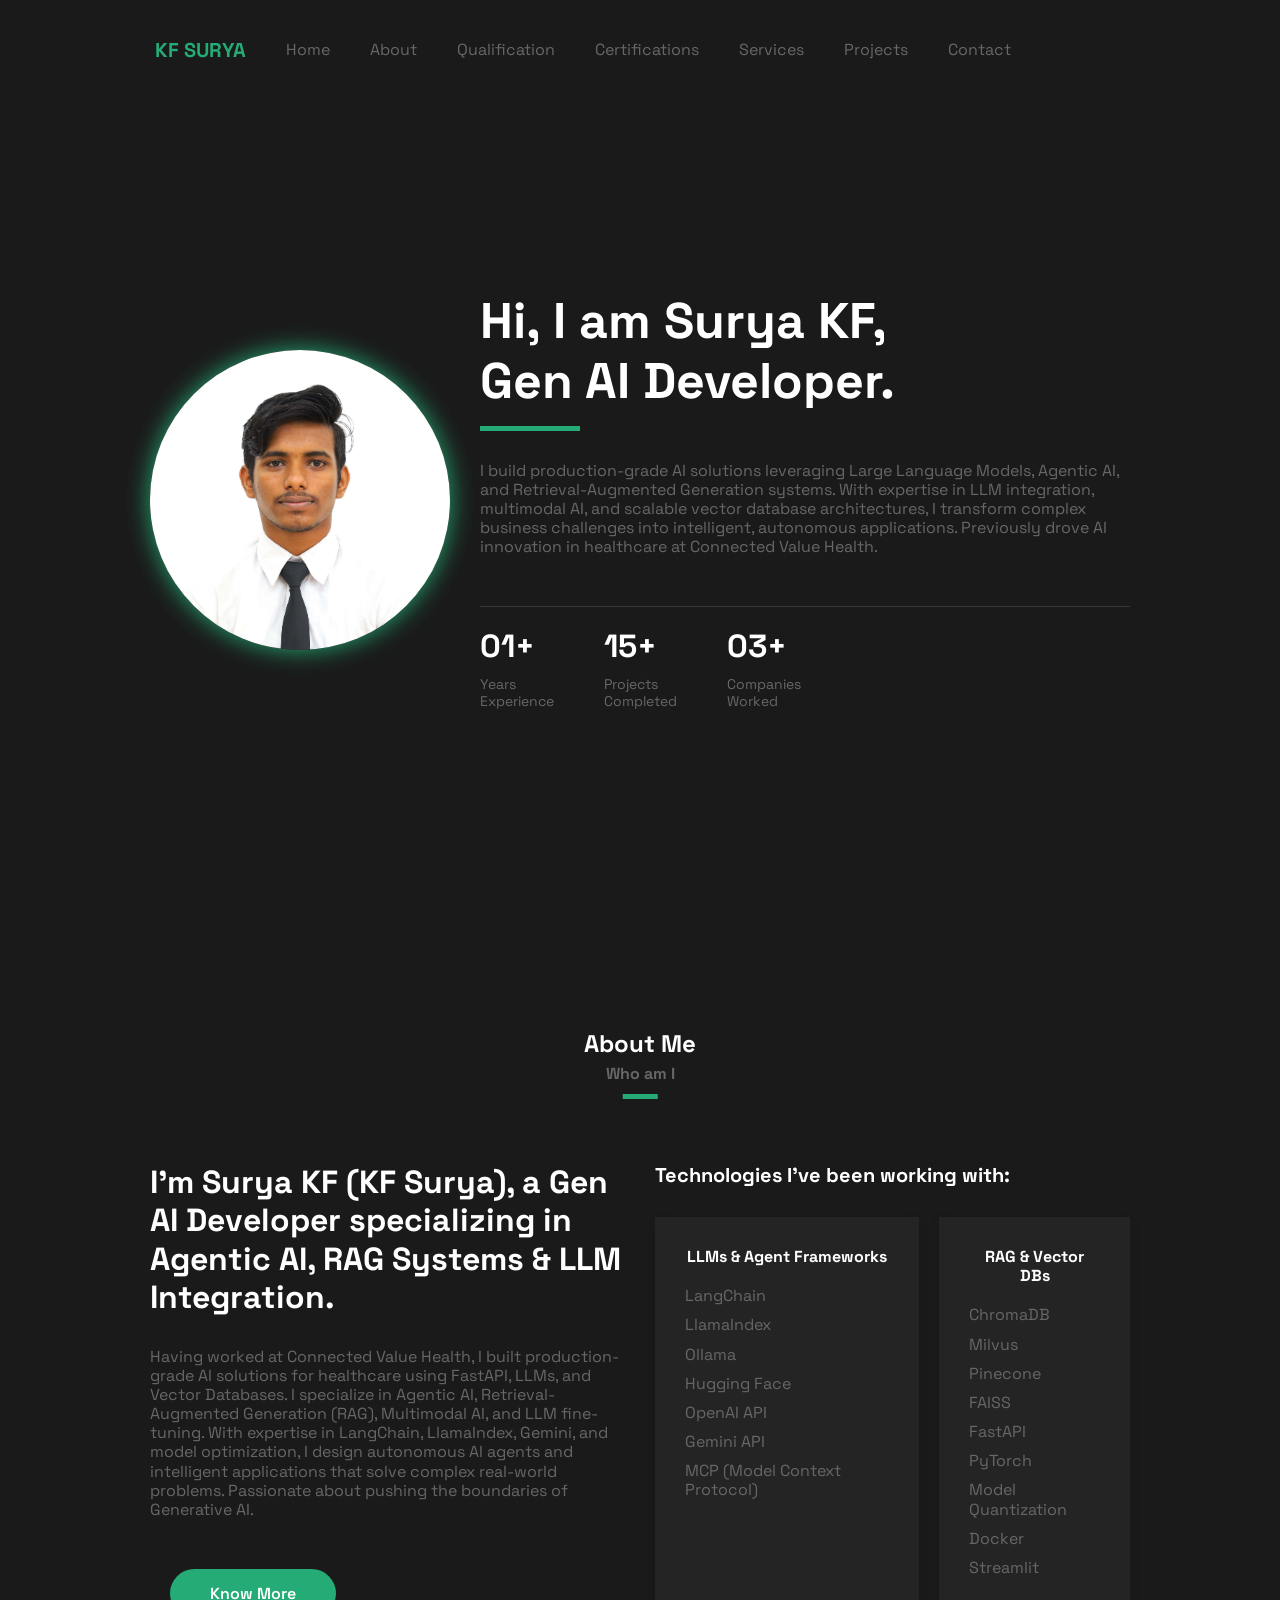
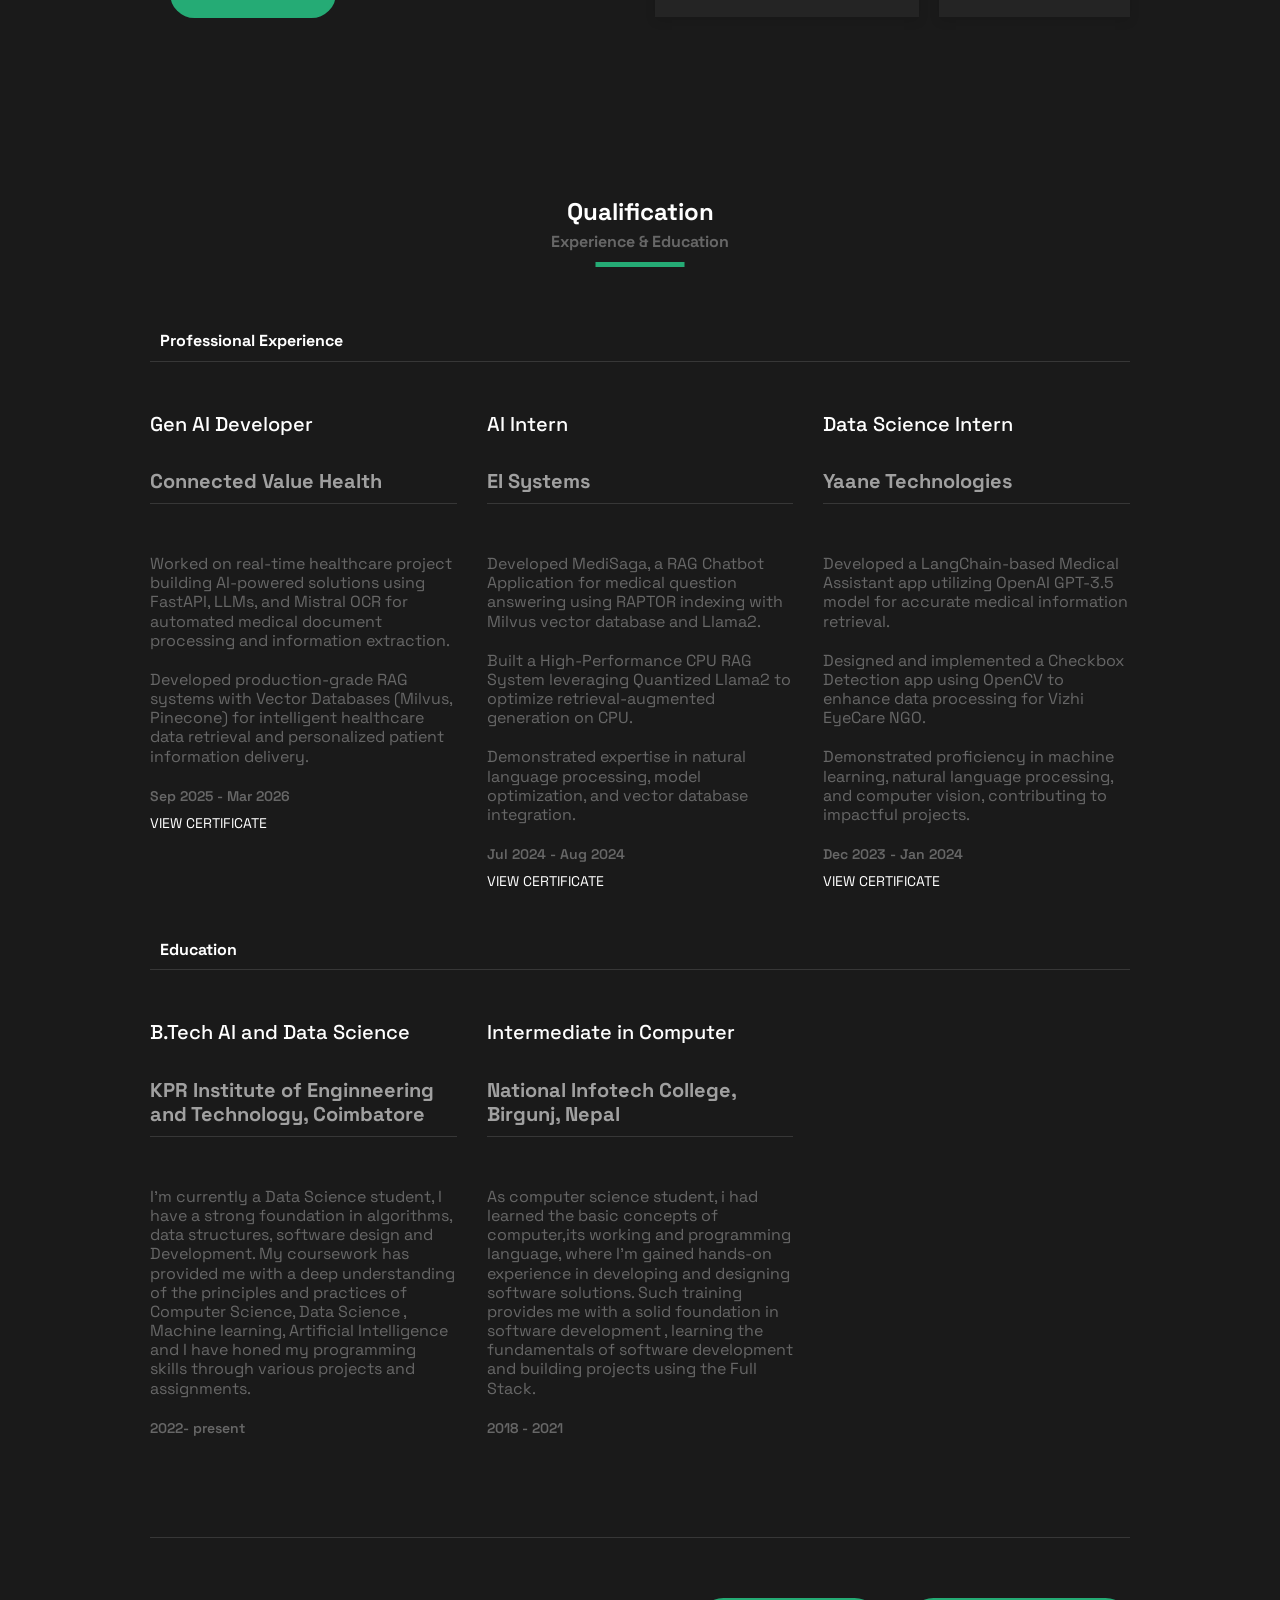
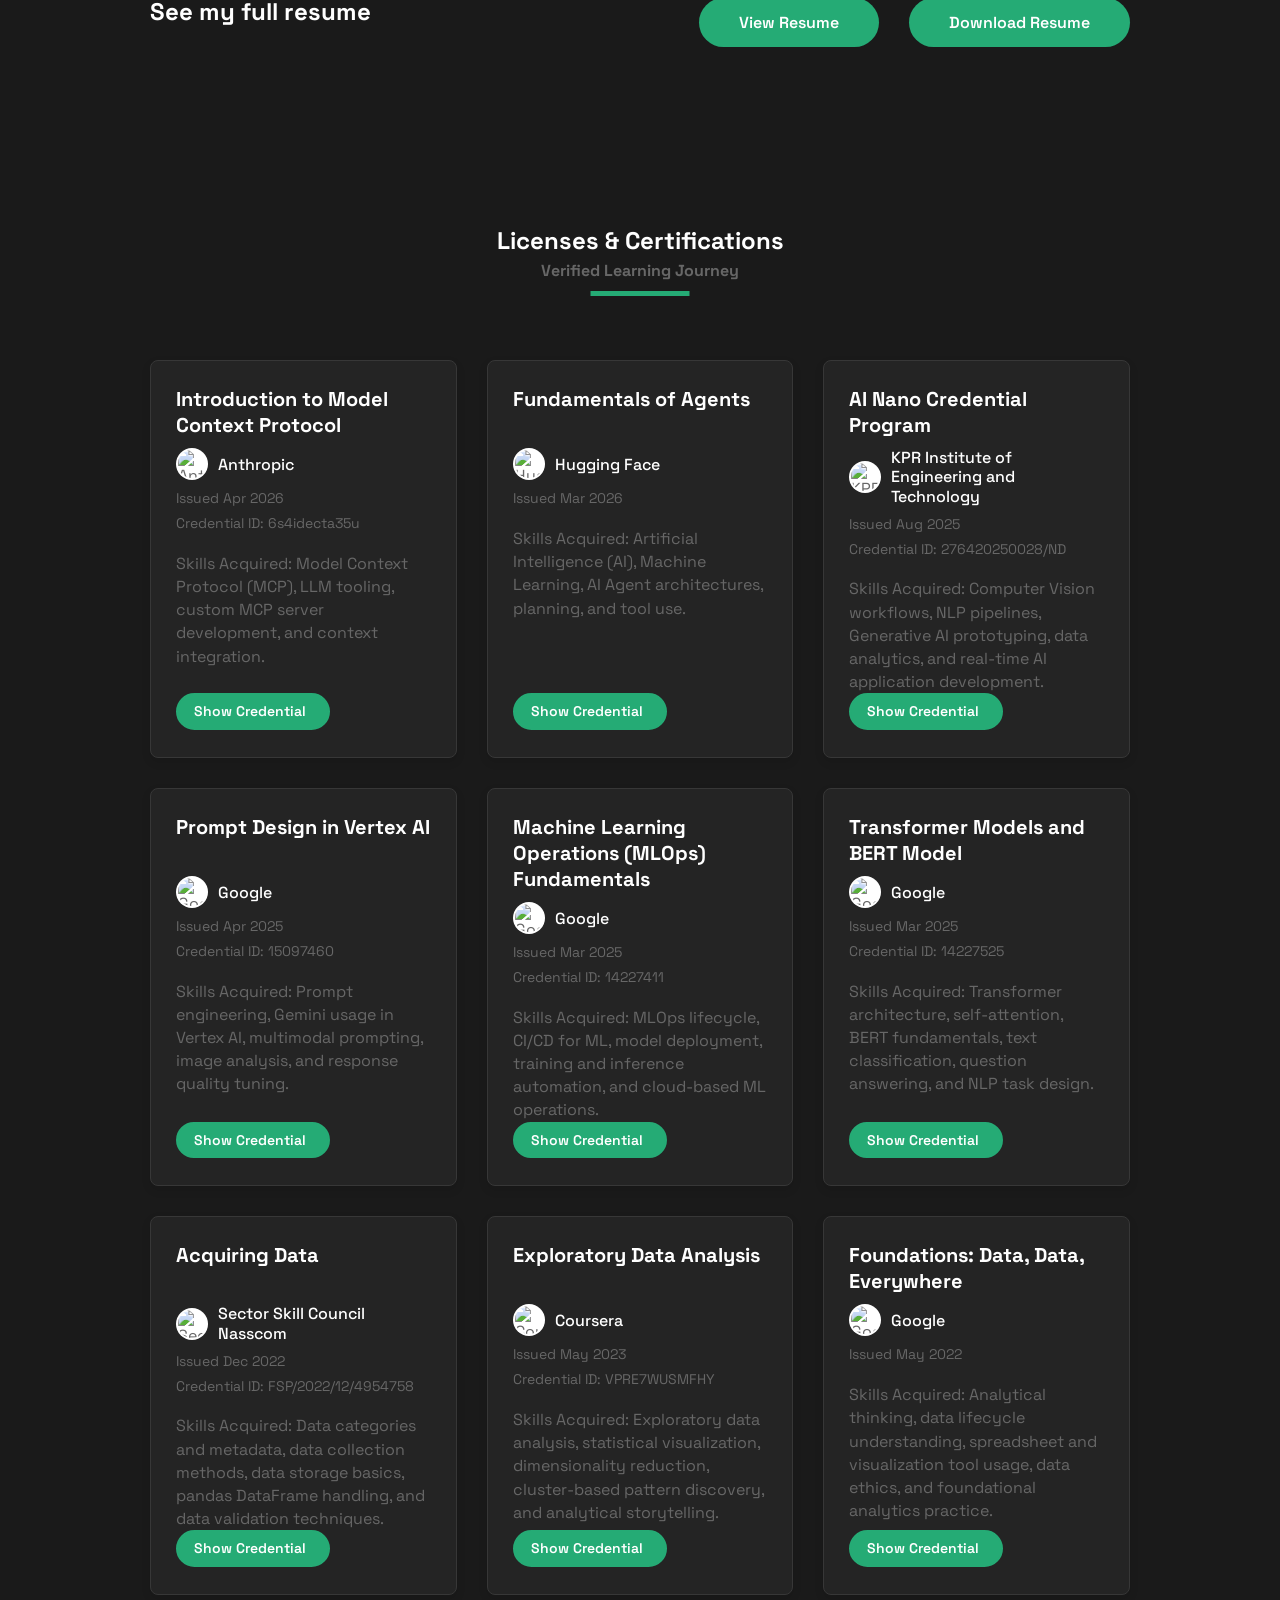
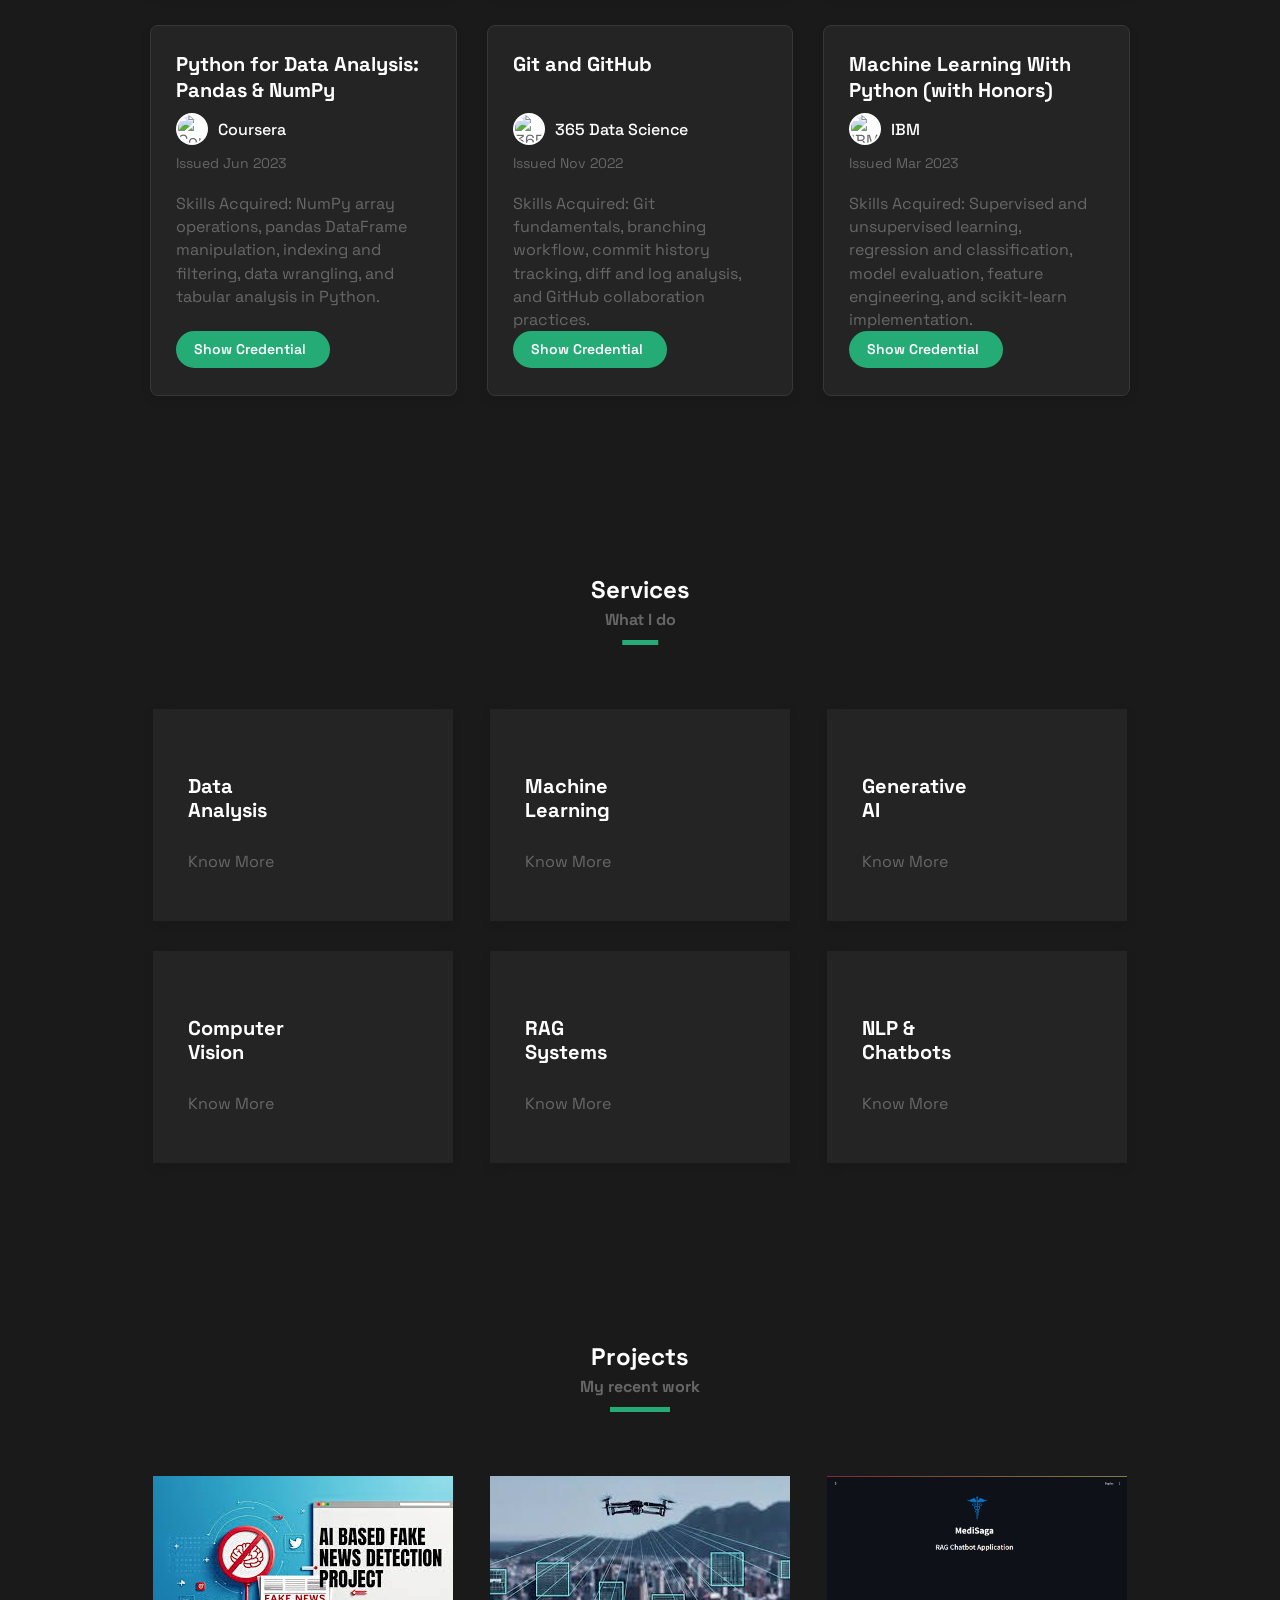
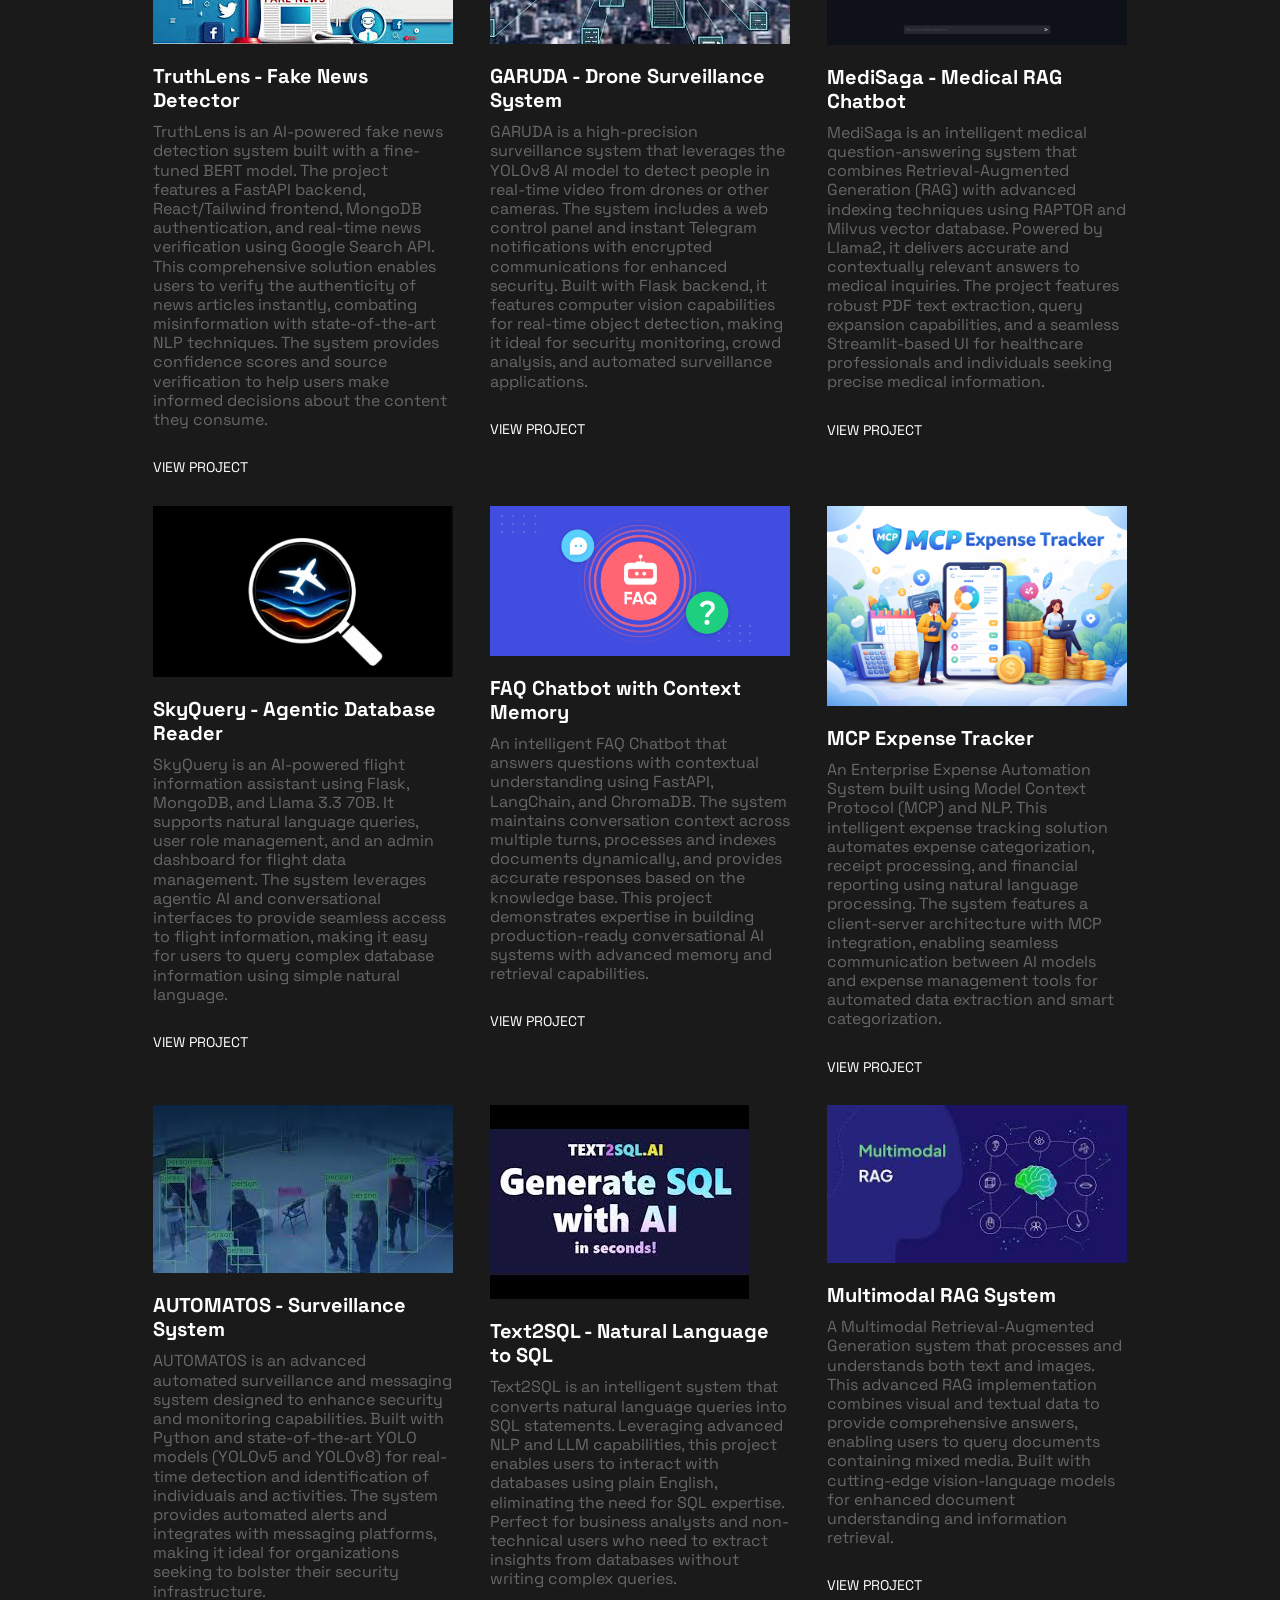
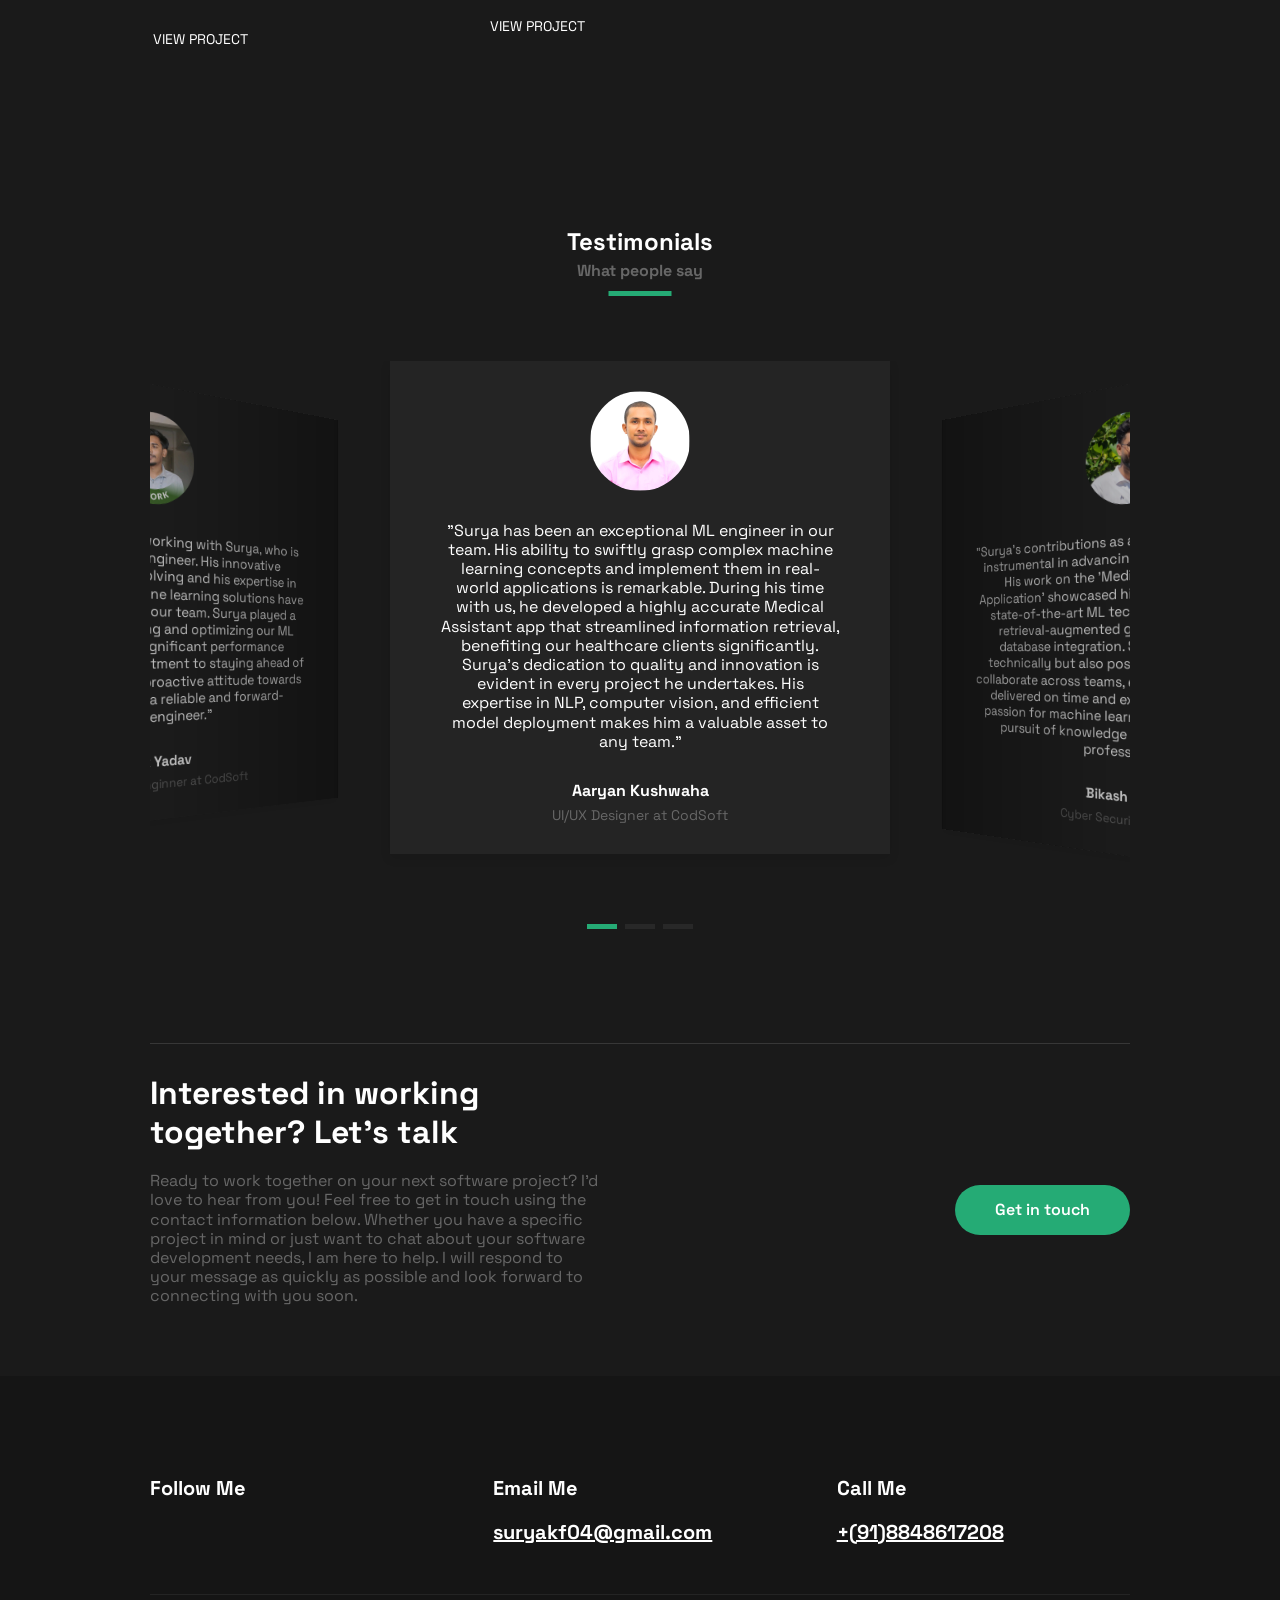
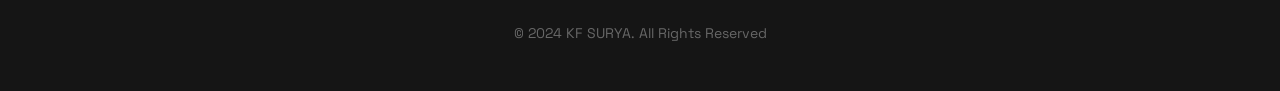
==== commit 411220df: "docs: add internship certificate & optimize SEO - 2026-06-15 Added Connected Value Health internship" ====
--- a/index.html
+++ b/index.html
@@ -7,26 +7,26 @@
     <meta name="viewport" content="width=device-width, initial-scale=1.0">
     
     <!-- Primary Meta Tags -->
-    <title>KF Surya | Generative AI Developer & RAG Systems Specialist</title>
-    <meta name="title" content="KF Surya | Generative AI Developer & RAG Systems Specialist">
-    <meta name="description" content="Portfolio of KF Surya, Generative AI Developer specializing in Agentic AI, RAG Systems, and LLM Integration. Discover projects like TruthLens and MediSaga.">
-    <meta name="keywords" content="KF Surya, Surya, Gen AI Developer, Agentic AI, RAG Systems, Connected Value Health, AI Engineer, Python Developer, FastAPI, Milvus">
-    <meta name="author" content="KF Surya">
+    <title>Surya KF | KF Surya - Generative AI Developer & RAG Systems Specialist</title>
+    <meta name="title" content="Surya KF | KF Surya - Generative AI Developer & RAG Systems Specialist">
+    <meta name="description" content="Official portfolio of Surya KF (KF Surya), Generative AI Developer specializing in Agentic AI, RAG Systems, and LLM Integration. Discover projects like TruthLens and MediSaga.">
+    <meta name="keywords" content="Surya KF, KF Surya, Surya, KFSurya, SuryaKF, Gen AI Developer, Agentic AI, RAG Systems, Connected Value Health, AI Engineer, Python Developer, FastAPI, Milvus">
+    <meta name="author" content="Surya KF (KF Surya)">
     <meta name="robots" content="index, follow">
     <link rel="canonical" href="https://surya-kf.github.io/Portfolio/">
 
     <!-- Open Graph / Facebook -->
     <meta property="og:type" content="website">
     <meta property="og:url" content="https://surya-kf.github.io/Portfolio/">
-    <meta property="og:title" content="KF Surya | Generative AI Developer & RAG Systems Specialist">
-    <meta property="og:description" content="Portfolio of KF Surya, Generative AI Developer specializing in Agentic AI, RAG Systems, and LLM Integration. Discover projects like TruthLens and MediSaga.">
+    <meta property="og:title" content="Surya KF | KF Surya - Generative AI Developer & RAG Systems Specialist">
+    <meta property="og:description" content="Official portfolio of Surya KF (KF Surya), Generative AI Developer specializing in Agentic AI, RAG Systems, and LLM Integration. Discover projects like TruthLens and MediSaga.">
     <meta property="og:image" content="https://surya-kf.github.io/Portfolio/preview.png">
 
     <!-- Twitter -->
     <meta property="twitter:card" content="summary_large_image">
     <meta property="twitter:url" content="https://surya-kf.github.io/Portfolio/">
-    <meta property="twitter:title" content="KF Surya | Generative AI Developer & RAG Systems Specialist">
-    <meta property="twitter:description" content="Portfolio of KF Surya, Generative AI Developer specializing in Agentic AI, RAG Systems, and LLM Integration. Discover projects like TruthLens and MediSaga.">
+    <meta property="twitter:title" content="Surya KF | KF Surya - Generative AI Developer & RAG Systems Specialist">
+    <meta property="twitter:description" content="Official portfolio of Surya KF (KF Surya), Generative AI Developer specializing in Agentic AI, RAG Systems, and LLM Integration. Discover projects like TruthLens and MediSaga.">
     <meta property="twitter:image" content="https://surya-kf.github.io/Portfolio/preview.png">
 
     <!-- Google Site Verification (Placeholder - replace content with your own token from GSC) -->
@@ -54,7 +54,8 @@
     {
       "@context": "https://schema.org",
       "@type": "Person",
-      "name": "KF Surya",
+      "name": "Surya KF",
+      "alternateName": "KF Surya",
       "url": "https://surya-kf.github.io/Portfolio/",
       "image": "https://surya-kf.github.io/Portfolio/assets/img/Surya.jpg",
       "sameAs": [
@@ -134,7 +135,7 @@
             <div class="container">
                 <div class="d-grid hero__wrapper">
                     <div class="hero__content">
-                        <h1 class="hero__title">Hi, I am Surya,<br>Gen AI Developer.</h1>
+                        <h1 class="hero__title">Hi, I am Surya KF,<br>Gen AI Developer.</h1>
                         <p class="hero__description">I build production-grade AI solutions leveraging Large Language
                             Models, Agentic AI, and Retrieval-Augmented Generation systems. With expertise in LLM
                             integration, multimodal AI, and scalable vector database architectures, I transform complex
@@ -143,7 +144,7 @@
                         </p>
                         <div class="hero__info">
                             <div class="hero__info-wrapper">
-                                <p class="hero__info-number">02+</p>
+                                <p class="hero__info-number">01+</p>
                                 <h2 class="hero__info-title">Years<br>Experience</h2>
                             </div>
                             <div class="hero__info-wrapper">
@@ -156,7 +157,7 @@
                             </div>
                         </div>
                     </div>
-                    <img src="assets/img/Surya.jpg" alt="Surya - Gen AI Developer" class="hero__img">
+                    <img src="assets/img/Surya.jpg" alt="Surya KF (KF Surya) - Gen AI Developer" class="hero__img">
                 </div>
             </div>
         </section>
@@ -170,7 +171,7 @@
                 </div>
                 <div class="d-grid about__wrapper">
                     <div class="about__content">
-                        <h3 class="about__title">I'm a Gen AI Developer specializing in Agentic AI, RAG Systems & LLM
+                        <h3 class="about__title">I'm Surya KF (KF Surya), a Gen AI Developer specializing in Agentic AI, RAG Systems & LLM
                             Integration.</h3>
                         <p class="about__description">Having worked at Connected Value Health, I built
                             production-grade AI solutions for healthcare using FastAPI, LLMs, and Vector Databases.
@@ -257,6 +258,8 @@
                                 Databases (Milvus, Pinecone) for intelligent healthcare data retrieval and personalized
                                 patient information delivery.</p>
                             <span class="qualification__date">Sep 2025 - Mar 2026</span>
+                            <a href="assets/Internship%20-%20Surya%20KF_%20valueHealth.pdf" class="project__link">View Certificate<i
+                                    class="ri-arrow-right-line"></i></a>
                         </div>
                         <!-- Experience 2-->
                         <div class="qualification__item">
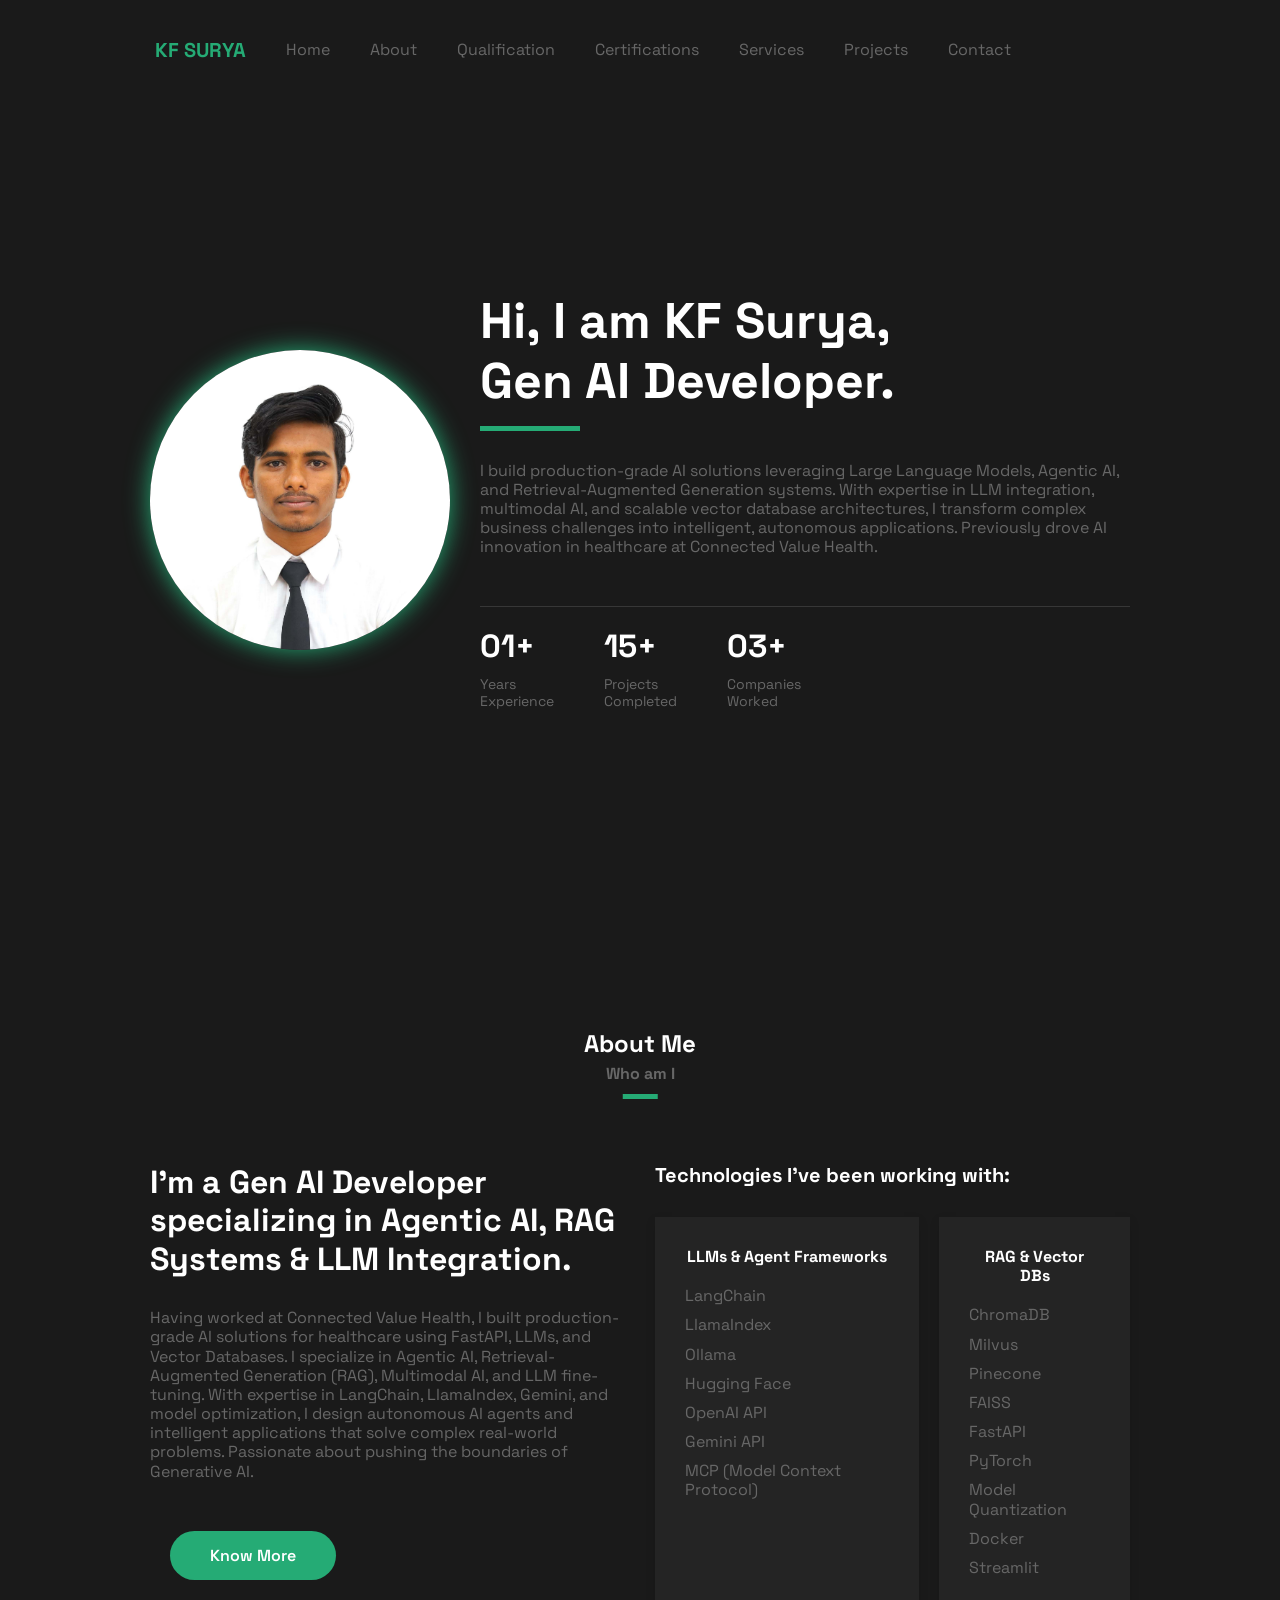
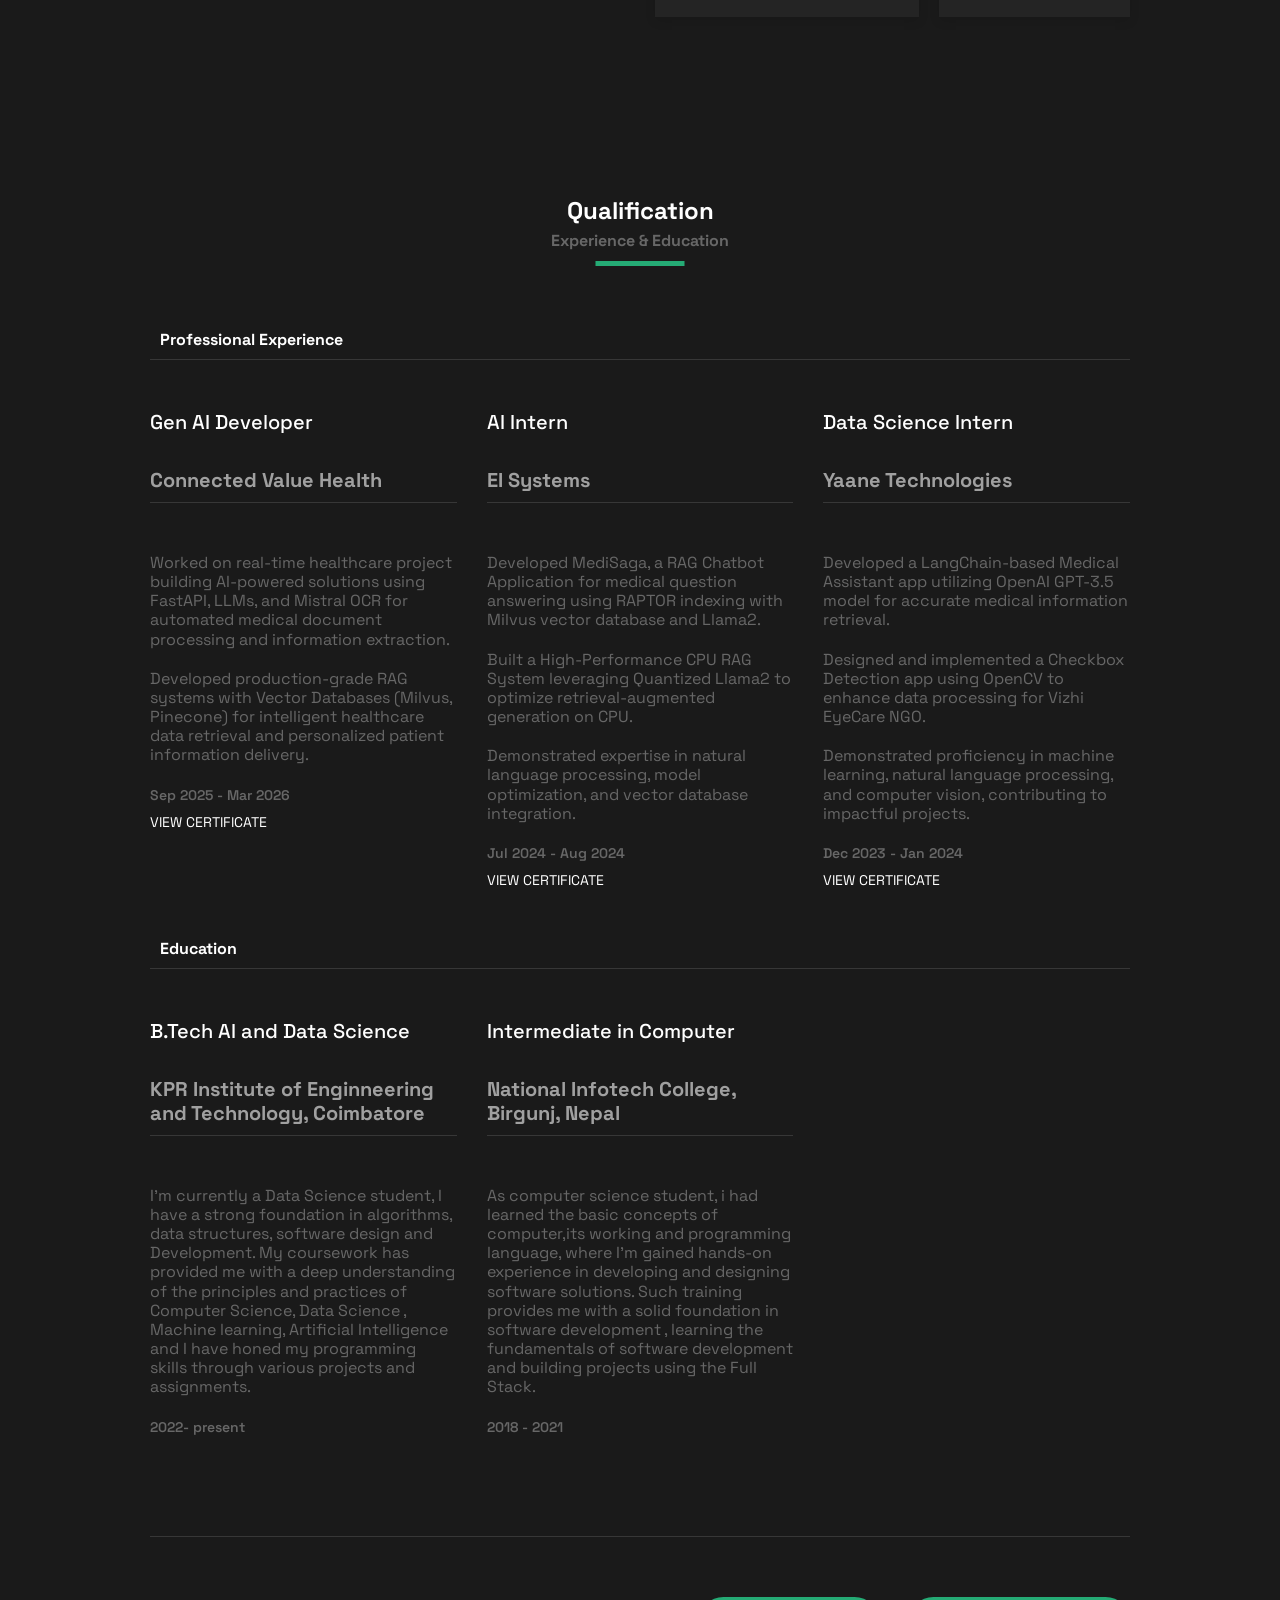
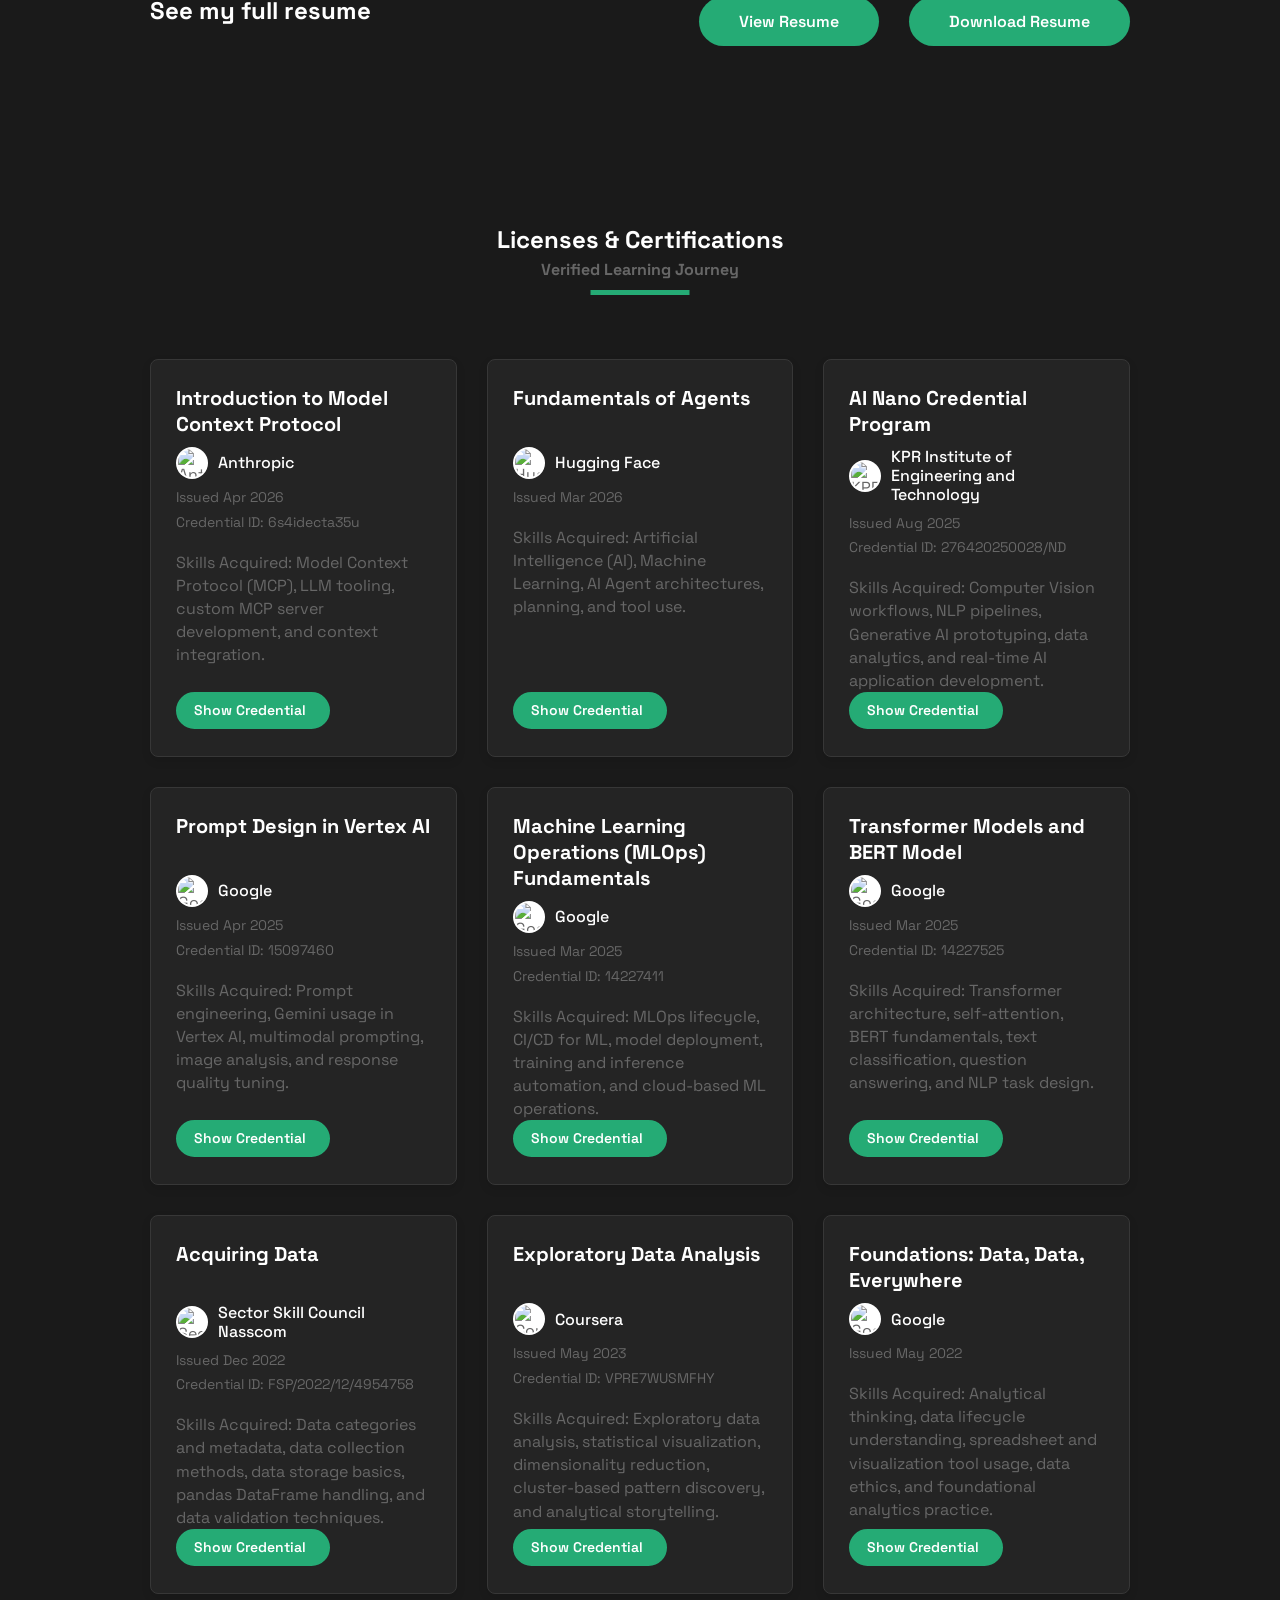
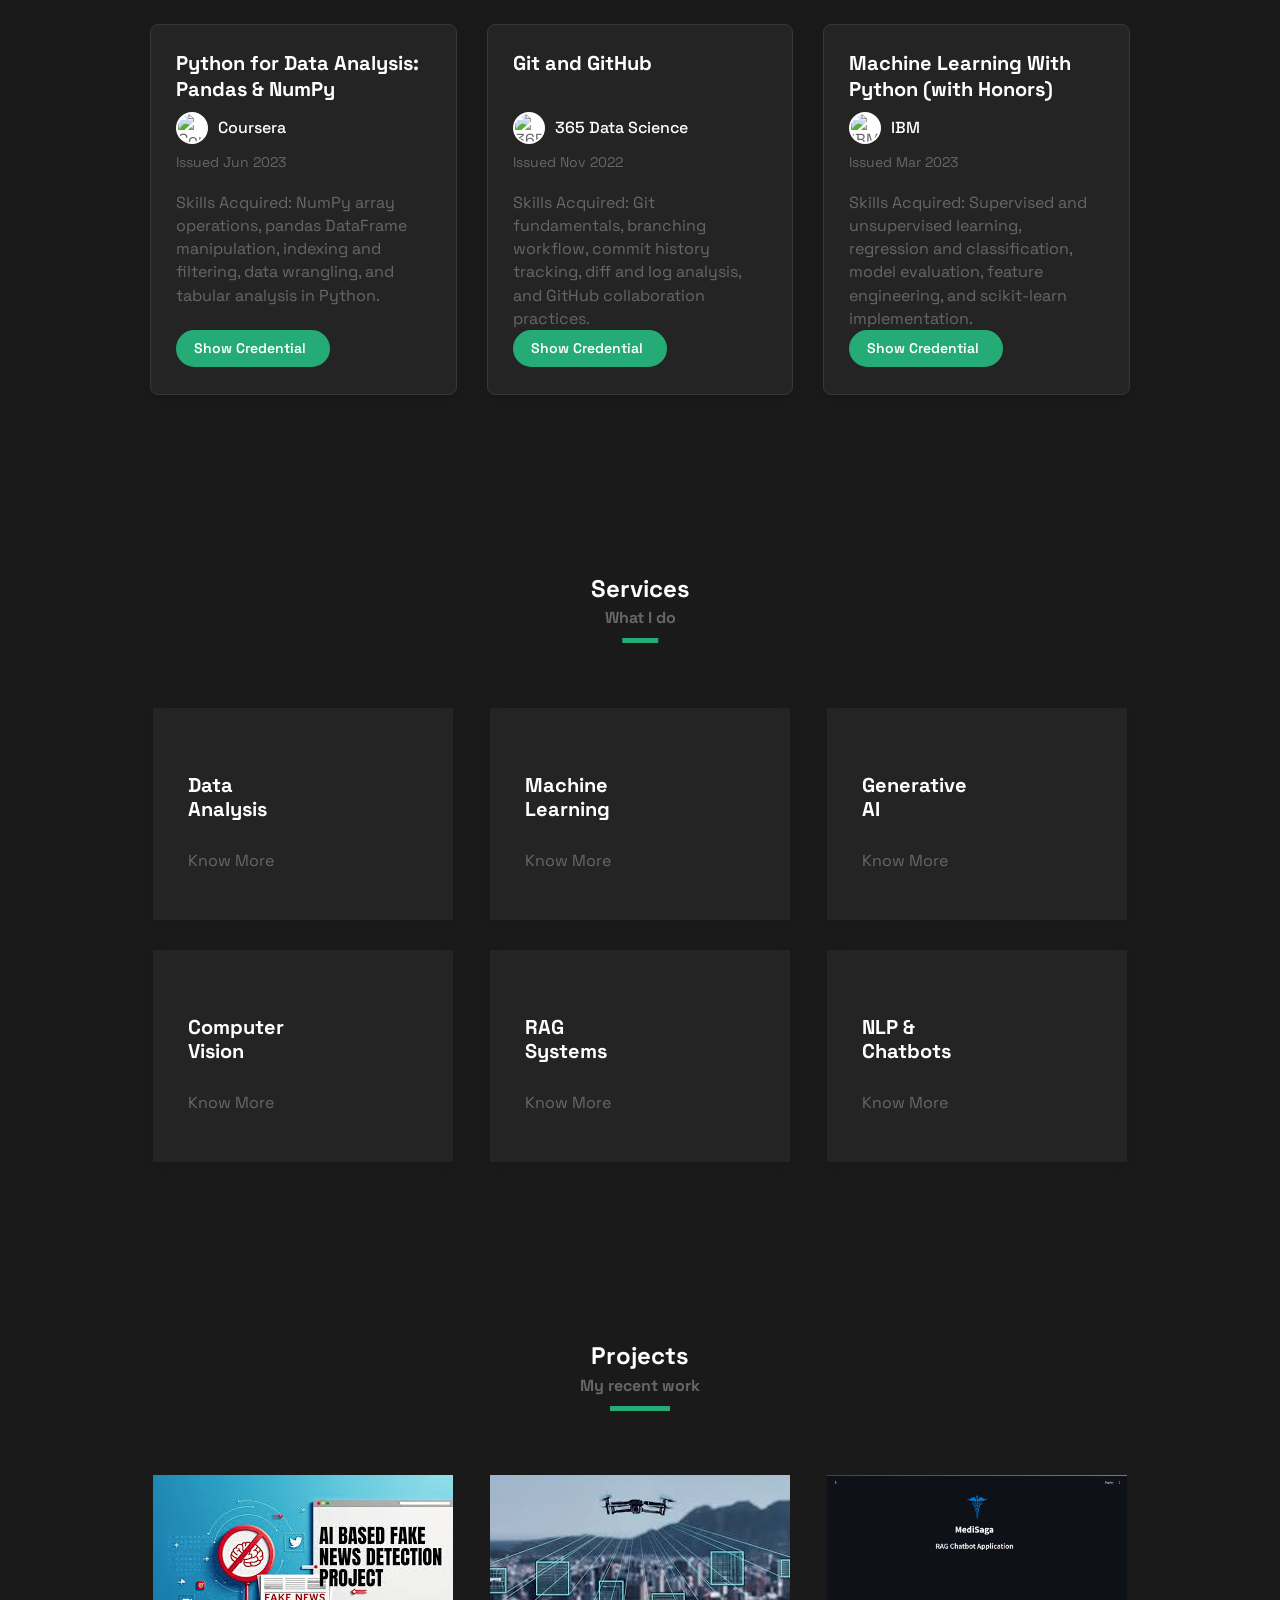
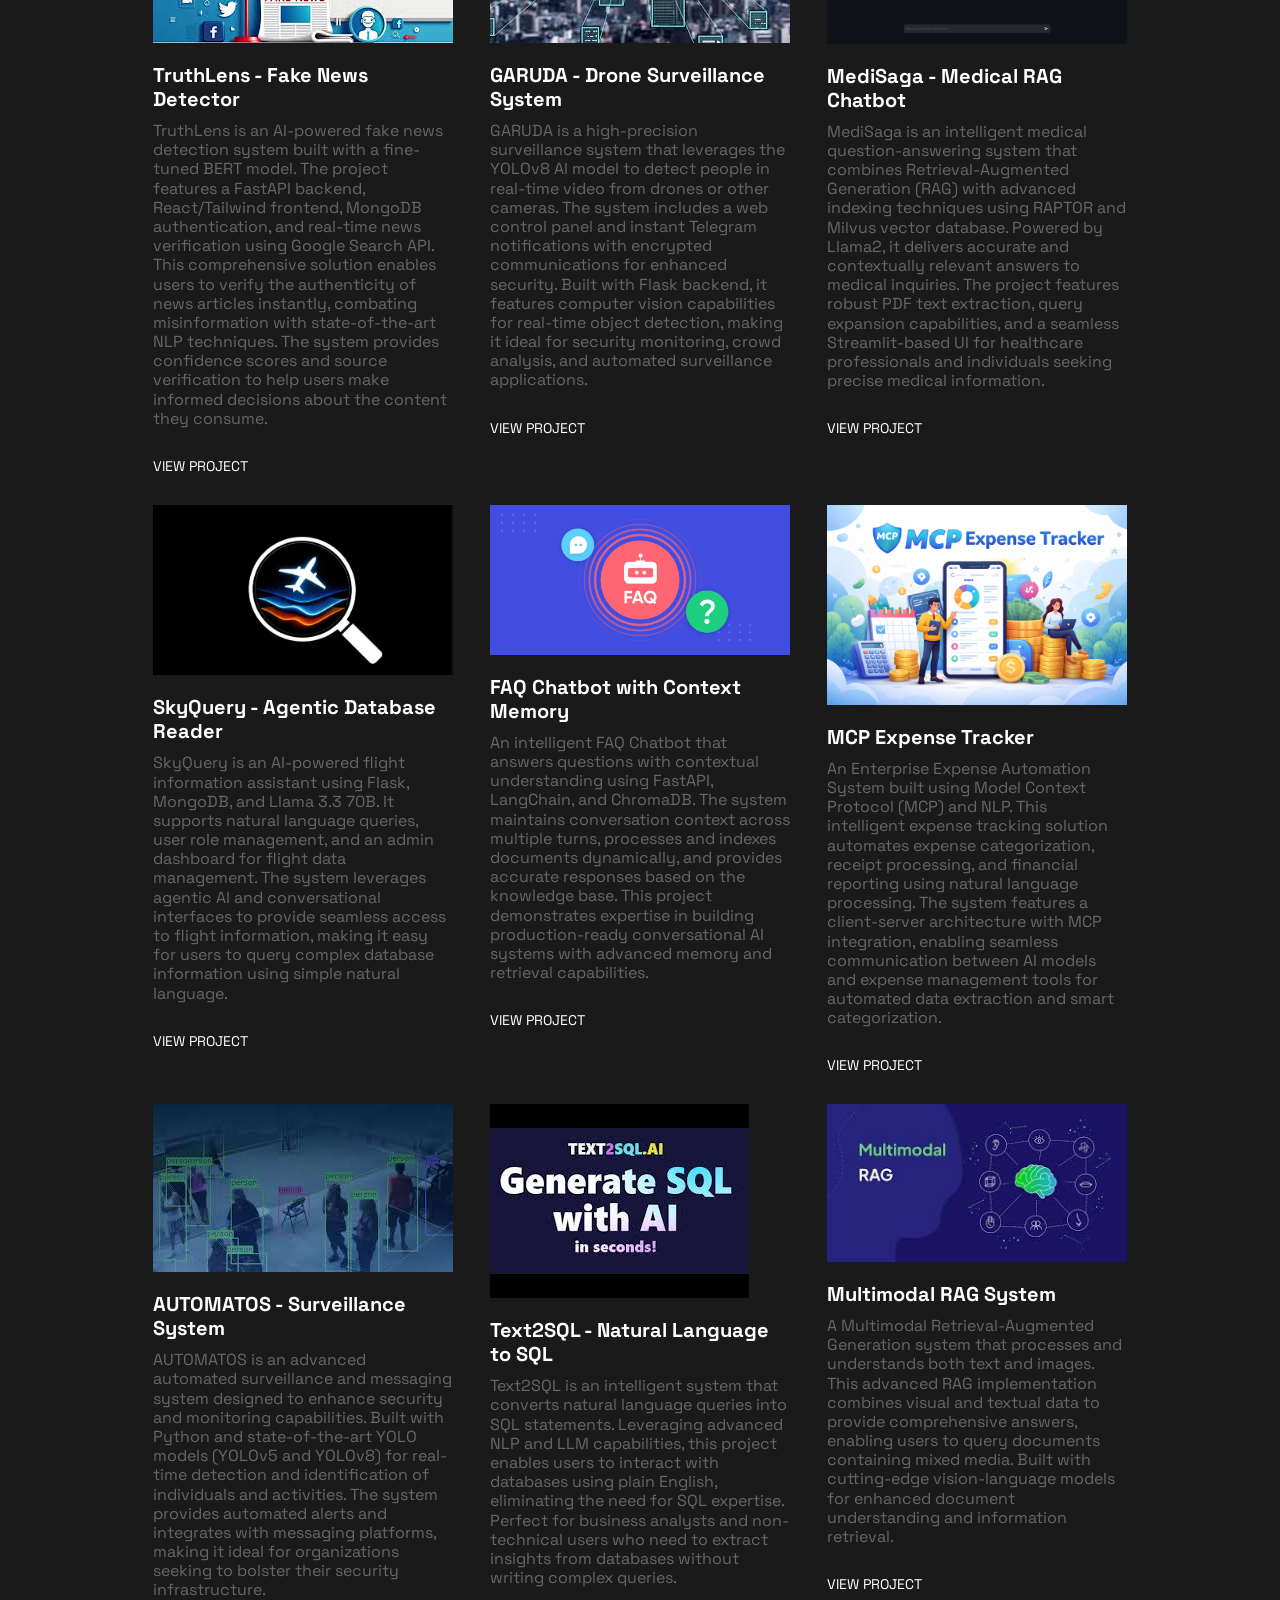
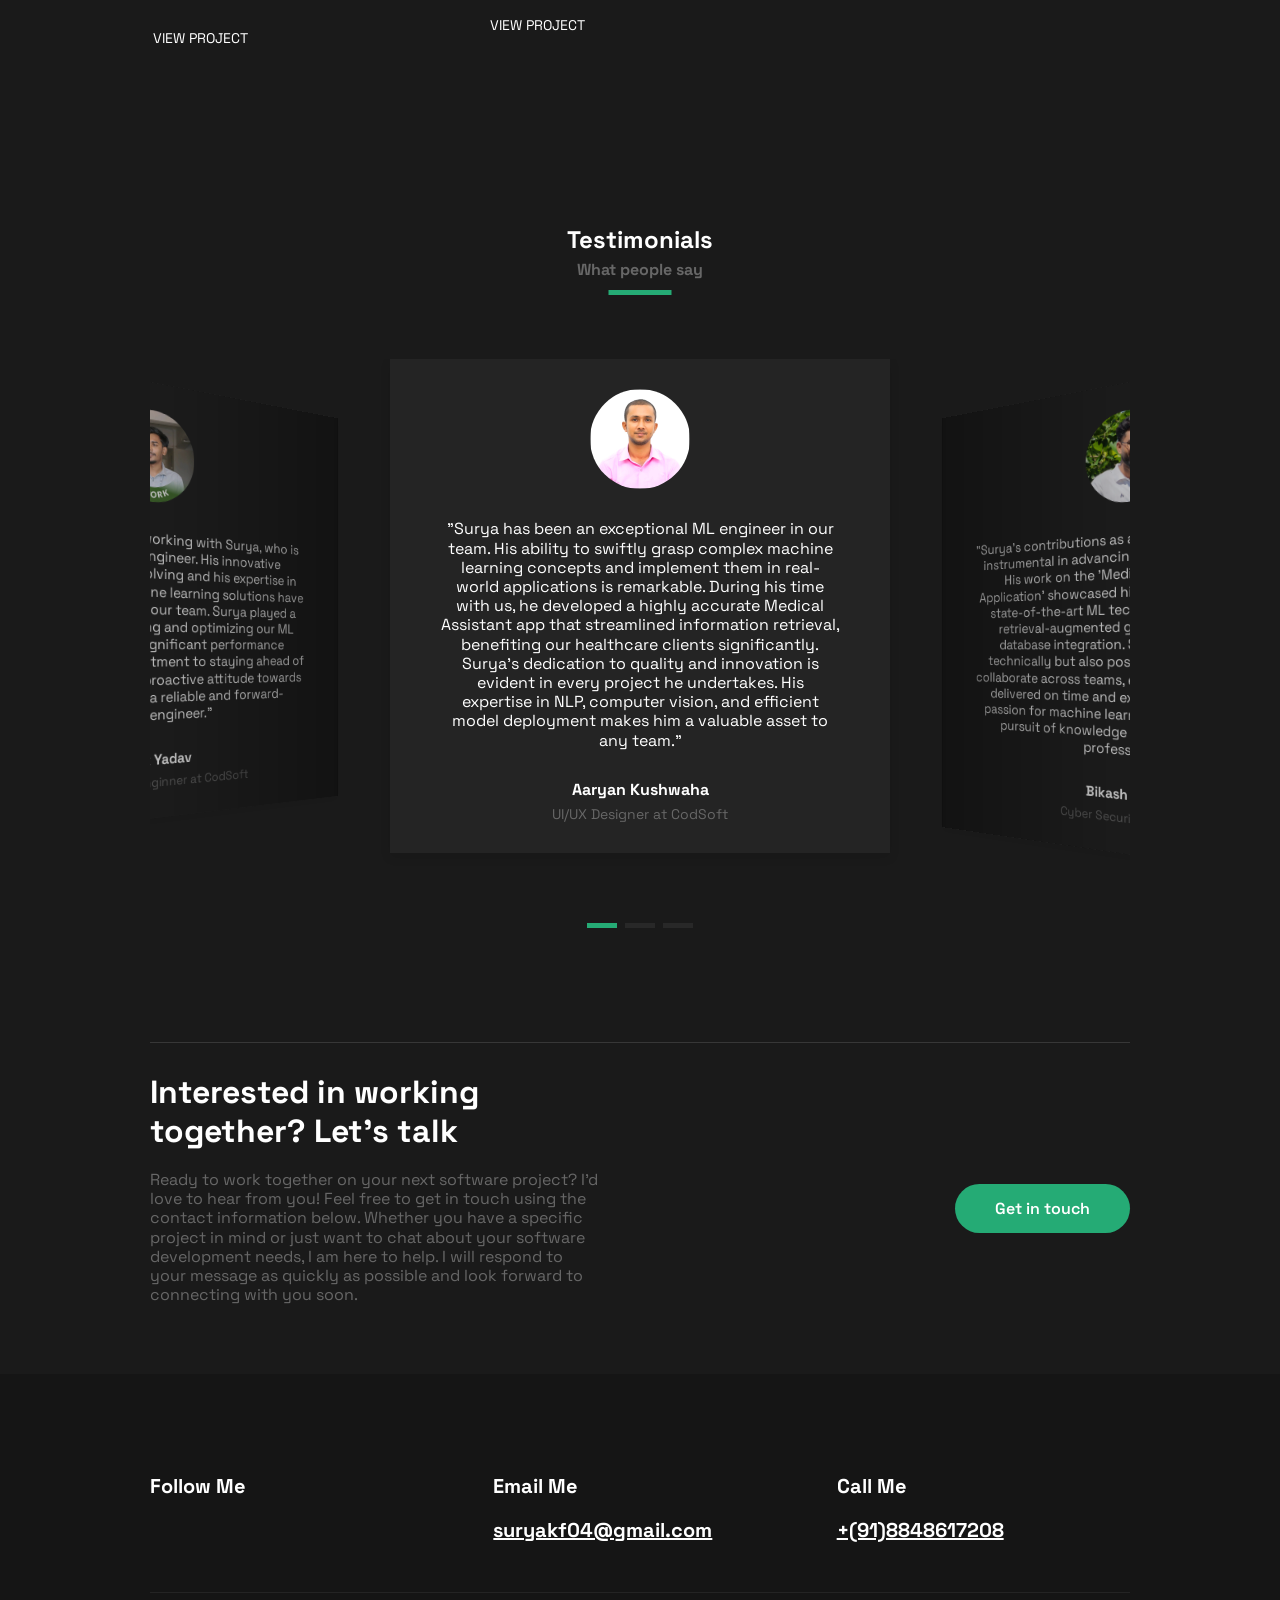
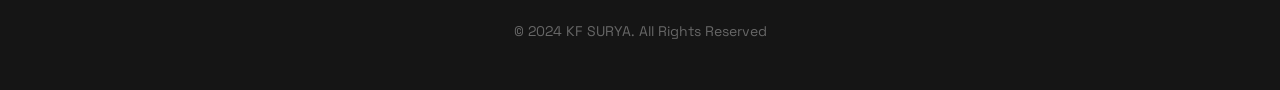
==== commit 4656e974: "docs: revert primary name to KF Surya and remove name from About title - 2026-06-15 Adjusted SEO met" ====
--- a/index.html
+++ b/index.html
@@ -7,26 +7,26 @@
     <meta name="viewport" content="width=device-width, initial-scale=1.0">
     
     <!-- Primary Meta Tags -->
-    <title>Surya KF | KF Surya - Generative AI Developer & RAG Systems Specialist</title>
-    <meta name="title" content="Surya KF | KF Surya - Generative AI Developer & RAG Systems Specialist">
-    <meta name="description" content="Official portfolio of Surya KF (KF Surya), Generative AI Developer specializing in Agentic AI, RAG Systems, and LLM Integration. Discover projects like TruthLens and MediSaga.">
-    <meta name="keywords" content="Surya KF, KF Surya, Surya, KFSurya, SuryaKF, Gen AI Developer, Agentic AI, RAG Systems, Connected Value Health, AI Engineer, Python Developer, FastAPI, Milvus">
-    <meta name="author" content="Surya KF (KF Surya)">
+    <title>KF Surya | Generative AI Developer & RAG Systems Specialist</title>
+    <meta name="title" content="KF Surya | Generative AI Developer & RAG Systems Specialist">
+    <meta name="description" content="Official portfolio of KF Surya, Generative AI Developer specializing in Agentic AI, RAG Systems, and LLM Integration. Discover projects like TruthLens and MediSaga.">
+    <meta name="keywords" content="KF Surya, Surya KF, Surya, KFSurya, SuryaKF, Gen AI Developer, Agentic AI, RAG Systems, Connected Value Health, AI Engineer, Python Developer, FastAPI, Milvus">
+    <meta name="author" content="KF Surya">
     <meta name="robots" content="index, follow">
     <link rel="canonical" href="https://surya-kf.github.io/Portfolio/">
 
     <!-- Open Graph / Facebook -->
     <meta property="og:type" content="website">
     <meta property="og:url" content="https://surya-kf.github.io/Portfolio/">
-    <meta property="og:title" content="Surya KF | KF Surya - Generative AI Developer & RAG Systems Specialist">
-    <meta property="og:description" content="Official portfolio of Surya KF (KF Surya), Generative AI Developer specializing in Agentic AI, RAG Systems, and LLM Integration. Discover projects like TruthLens and MediSaga.">
+    <meta property="og:title" content="KF Surya | Generative AI Developer & RAG Systems Specialist">
+    <meta property="og:description" content="Official portfolio of KF Surya, Generative AI Developer specializing in Agentic AI, RAG Systems, and LLM Integration. Discover projects like TruthLens and MediSaga.">
     <meta property="og:image" content="https://surya-kf.github.io/Portfolio/preview.png">
 
     <!-- Twitter -->
     <meta property="twitter:card" content="summary_large_image">
     <meta property="twitter:url" content="https://surya-kf.github.io/Portfolio/">
-    <meta property="twitter:title" content="Surya KF | KF Surya - Generative AI Developer & RAG Systems Specialist">
-    <meta property="twitter:description" content="Official portfolio of Surya KF (KF Surya), Generative AI Developer specializing in Agentic AI, RAG Systems, and LLM Integration. Discover projects like TruthLens and MediSaga.">
+    <meta property="twitter:title" content="KF Surya | Generative AI Developer & RAG Systems Specialist">
+    <meta property="twitter:description" content="Official portfolio of KF Surya, Generative AI Developer specializing in Agentic AI, RAG Systems, and LLM Integration. Discover projects like TruthLens and MediSaga.">
     <meta property="twitter:image" content="https://surya-kf.github.io/Portfolio/preview.png">
 
     <!-- Google Site Verification (Placeholder - replace content with your own token from GSC) -->
@@ -54,8 +54,8 @@
     {
       "@context": "https://schema.org",
       "@type": "Person",
-      "name": "Surya KF",
-      "alternateName": "KF Surya",
+      "name": "KF Surya",
+      "alternateName": "Surya KF",
       "url": "https://surya-kf.github.io/Portfolio/",
       "image": "https://surya-kf.github.io/Portfolio/assets/img/Surya.jpg",
       "sameAs": [
@@ -135,7 +135,7 @@
             <div class="container">
                 <div class="d-grid hero__wrapper">
                     <div class="hero__content">
-                        <h1 class="hero__title">Hi, I am Surya KF,<br>Gen AI Developer.</h1>
+                        <h1 class="hero__title">Hi, I am KF Surya,<br>Gen AI Developer.</h1>
                         <p class="hero__description">I build production-grade AI solutions leveraging Large Language
                             Models, Agentic AI, and Retrieval-Augmented Generation systems. With expertise in LLM
                             integration, multimodal AI, and scalable vector database architectures, I transform complex
@@ -157,7 +157,7 @@
                             </div>
                         </div>
                     </div>
-                    <img src="assets/img/Surya.jpg" alt="Surya KF (KF Surya) - Gen AI Developer" class="hero__img">
+                    <img src="assets/img/Surya.jpg" alt="KF Surya - Gen AI Developer" class="hero__img">
                 </div>
             </div>
         </section>
@@ -171,7 +171,7 @@
                 </div>
                 <div class="d-grid about__wrapper">
                     <div class="about__content">
-                        <h3 class="about__title">I'm Surya KF (KF Surya), a Gen AI Developer specializing in Agentic AI, RAG Systems & LLM
+                        <h3 class="about__title">I'm a Gen AI Developer specializing in Agentic AI, RAG Systems & LLM
                             Integration.</h3>
                         <p class="about__description">Having worked at Connected Value Health, I built
                             production-grade AI solutions for healthcare using FastAPI, LLMs, and Vector Databases.
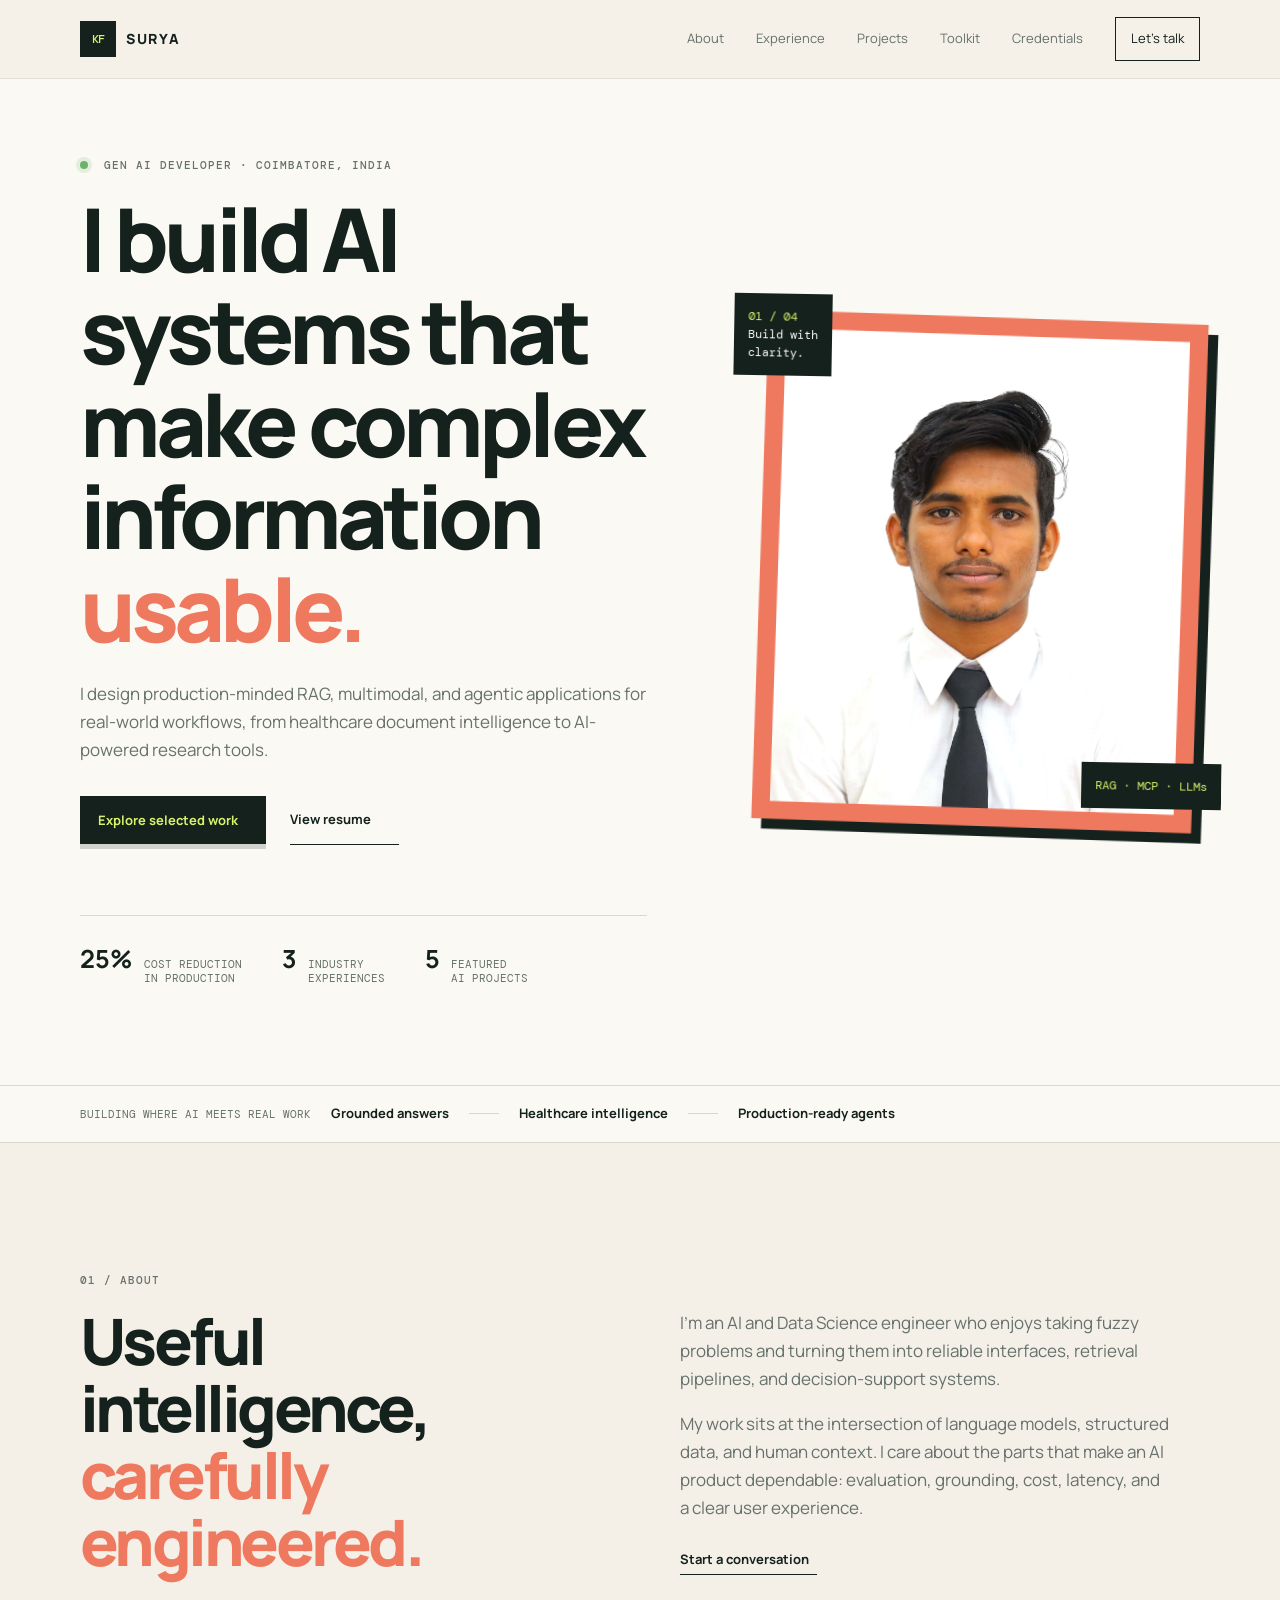
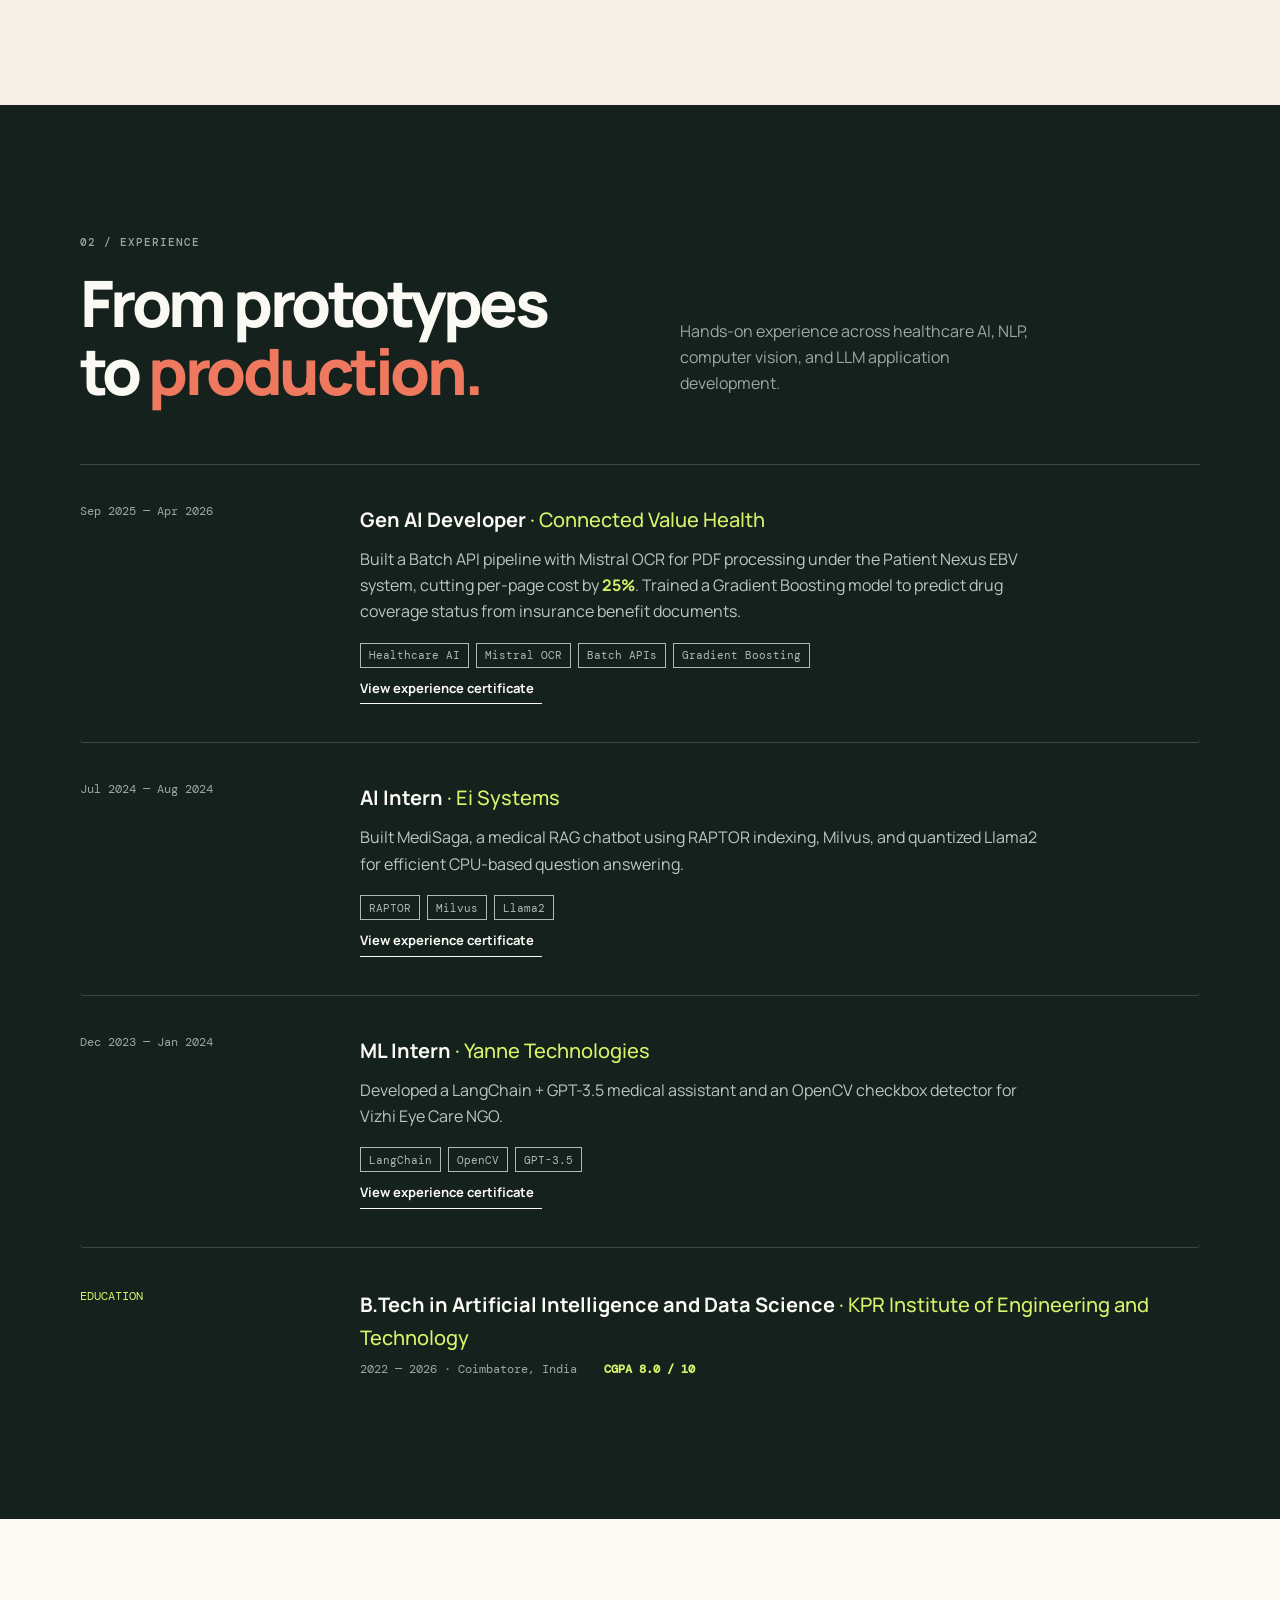
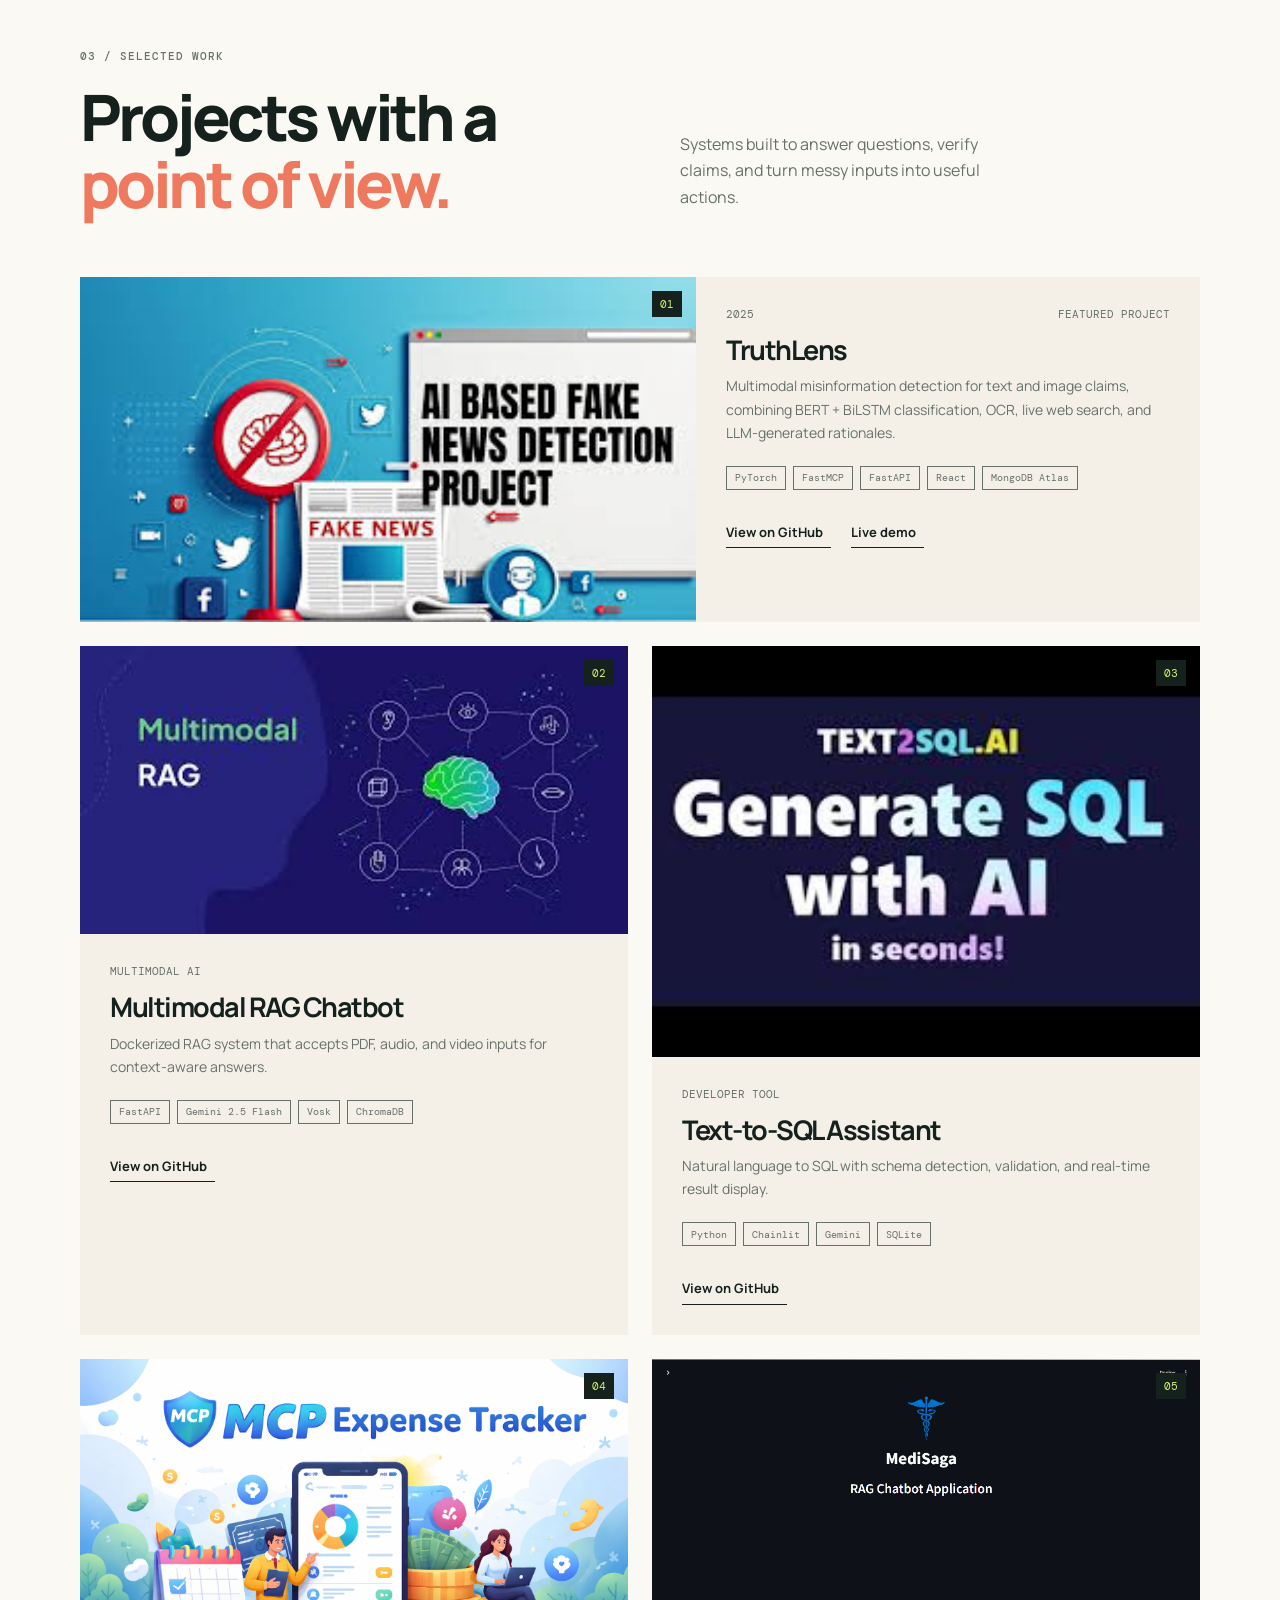
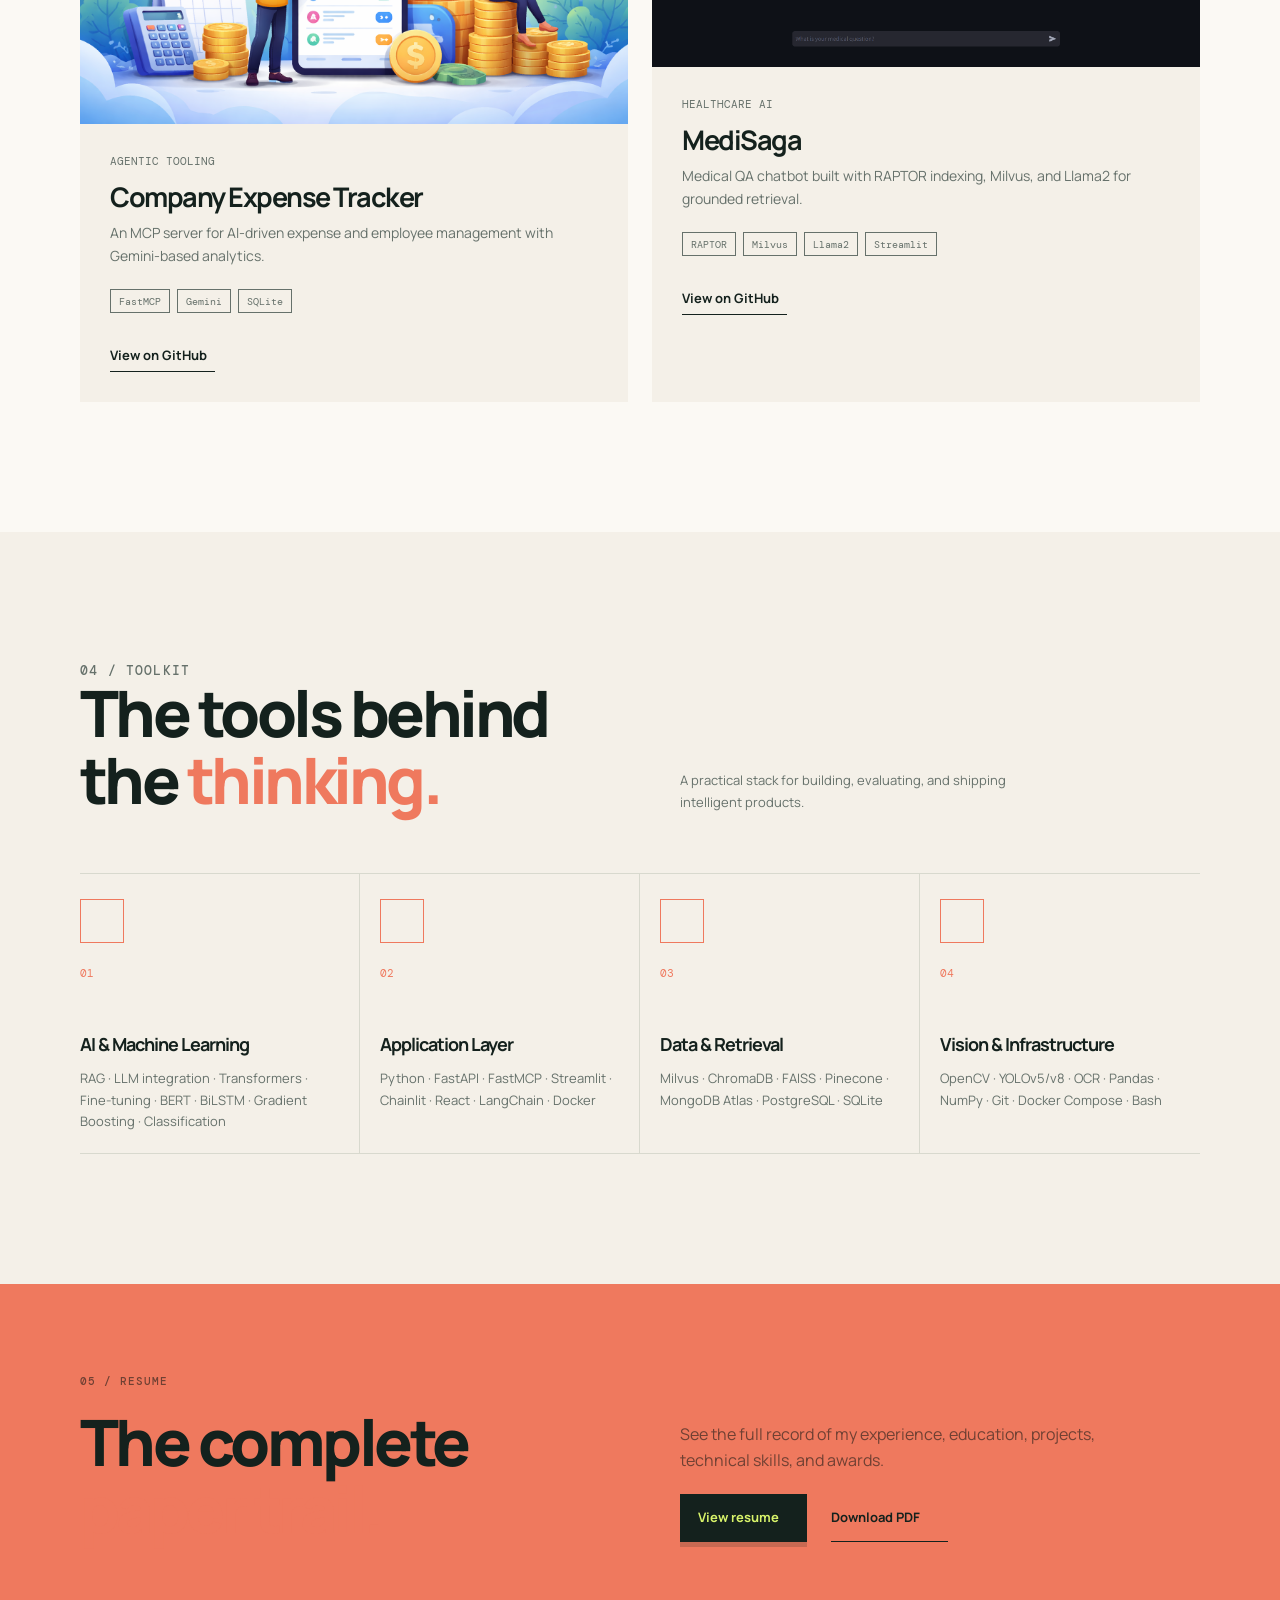
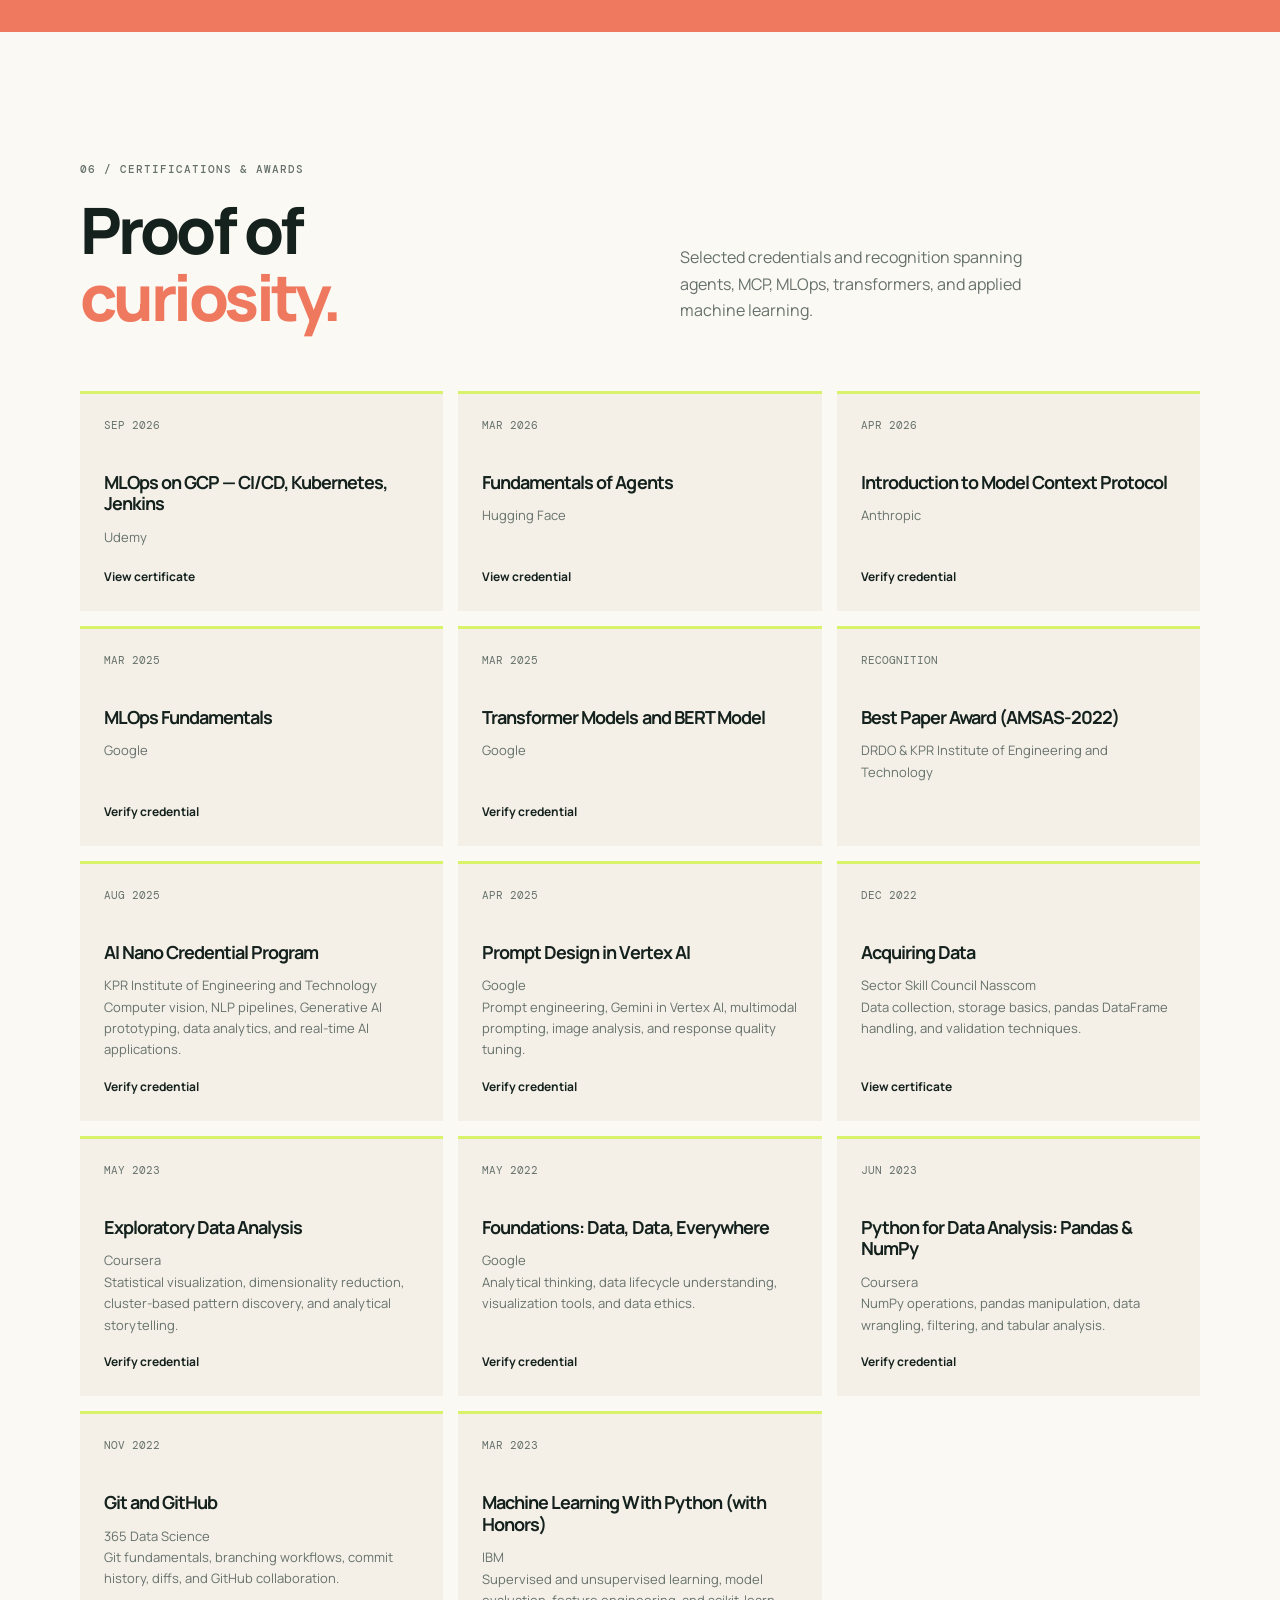
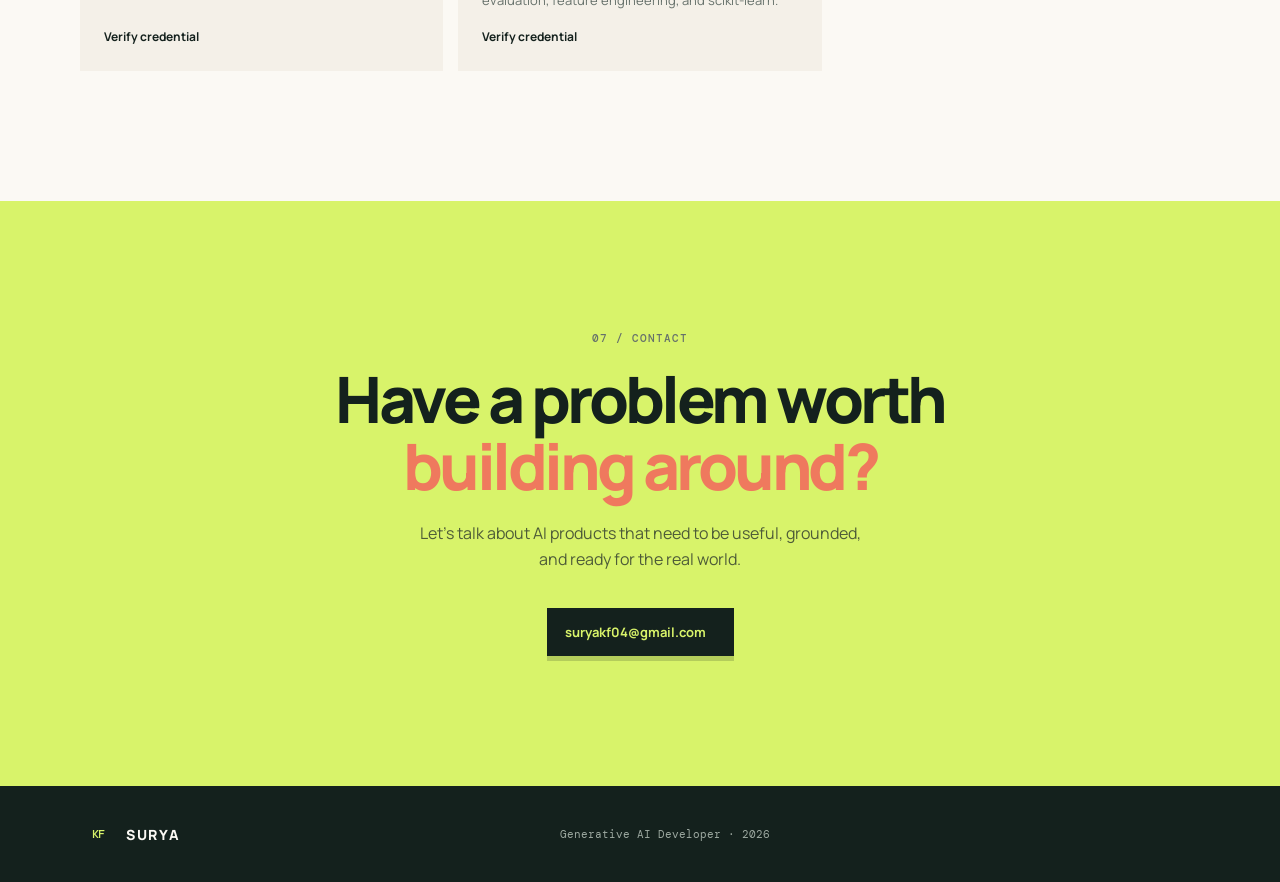
==== commit dad07e11: "feat: launch KF Surya portfolio v2" ====
--- a/index.html
+++ b/index.html
@@ -1,877 +1,79 @@
 <!DOCTYPE html>
 <html lang="en">
-
 <head>
     <meta charset="UTF-8">
-    <meta http-equiv="X-UA-Compatible" content="IE=edge">
     <meta name="viewport" content="width=device-width, initial-scale=1.0">
-    
-    <!-- Primary Meta Tags -->
-    <title>KF Surya | Generative AI Developer & RAG Systems Specialist</title>
-    <meta name="title" content="KF Surya | Generative AI Developer & RAG Systems Specialist">
-    <meta name="description" content="Official portfolio of KF Surya, Generative AI Developer specializing in Agentic AI, RAG Systems, and LLM Integration. Discover projects like TruthLens and MediSaga.">
-    <meta name="keywords" content="KF Surya, Surya KF, Surya, KFSurya, SuryaKF, Gen AI Developer, Agentic AI, RAG Systems, Connected Value Health, AI Engineer, Python Developer, FastAPI, Milvus">
+    <title>KF Surya | Generative AI Developer</title>
+    <meta name="description" content="KF Surya is a Generative AI Developer from Coimbatore building production-ready RAG, multimodal AI, MCP, and healthcare intelligence systems.">
+    <meta name="keywords" content="KF Surya, Surya KF, Generative AI Developer, AI Engineer, RAG Developer, Multimodal AI, MCP Developer, Healthcare AI, Python, FastAPI, Machine Learning">
     <meta name="author" content="KF Surya">
-    <meta name="robots" content="index, follow">
+    <meta name="robots" content="index, follow, max-image-preview:large">
+    <meta name="theme-color" content="#14211d">
     <link rel="canonical" href="https://surya-kf.github.io/Portfolio/">
-
-    <!-- Open Graph / Facebook -->
+    <link rel="icon" href="assets/img/Surya.jpg" type="image/jpeg">
     <meta property="og:type" content="website">
     <meta property="og:url" content="https://surya-kf.github.io/Portfolio/">
-    <meta property="og:title" content="KF Surya | Generative AI Developer & RAG Systems Specialist">
-    <meta property="og:description" content="Official portfolio of KF Surya, Generative AI Developer specializing in Agentic AI, RAG Systems, and LLM Integration. Discover projects like TruthLens and MediSaga.">
-    <meta property="og:image" content="https://surya-kf.github.io/Portfolio/preview.png">
-
-    <!-- Twitter -->
-    <meta property="twitter:card" content="summary_large_image">
-    <meta property="twitter:url" content="https://surya-kf.github.io/Portfolio/">
-    <meta property="twitter:title" content="KF Surya | Generative AI Developer & RAG Systems Specialist">
-    <meta property="twitter:description" content="Official portfolio of KF Surya, Generative AI Developer specializing in Agentic AI, RAG Systems, and LLM Integration. Discover projects like TruthLens and MediSaga.">
-    <meta property="twitter:image" content="https://surya-kf.github.io/Portfolio/preview.png">
-
-    <!-- Google Site Verification (Placeholder - replace content with your own token from GSC) -->
-    <meta name="google-site-verification" content="YOUR_GOOGLE_VERIFICATION_CODE_HERE" />
-
-    <!-- Favicon -->
-    <link rel="icon" href="assets/img/Surya.jpg" type="image/x-icon" />
-
-    <!--=================== Google Fonts ====================-->
+    <meta property="og:title" content="KF Surya | Generative AI Developer">
+    <meta property="og:description" content="Portfolio of KF Surya: production-minded RAG, multimodal AI, MCP tooling, and healthcare intelligence systems.">
+    <meta property="og:image" content="https://surya-kf.github.io/Portfolio/assets/img/Surya.jpg">
+    <meta property="og:image:alt" content="KF Surya, Generative AI Developer">
+    <meta name="twitter:card" content="summary_large_image">
+    <meta name="twitter:title" content="KF Surya | Generative AI Developer">
+    <meta name="twitter:description" content="Production-minded RAG, multimodal AI, MCP tooling, and healthcare intelligence systems by KF Surya.">
+    <meta name="twitter:image" content="https://surya-kf.github.io/Portfolio/assets/img/Surya.jpg">
     <link rel="preconnect" href="https://fonts.googleapis.com">
     <link rel="preconnect" href="https://fonts.gstatic.com" crossorigin>
-    <link href="https://fonts.googleapis.com/css2?family=Space+Grotesk:wght@400;500;600;700&display=swap" rel="stylesheet">
-
-    <!--=================== Remixicons ====================-->
+    <link href="https://fonts.googleapis.com/css2?family=DM+Mono:wght@400;500&family=Manrope:wght@400;500;600;700;800&display=swap" rel="stylesheet">
     <link href="https://cdn.jsdelivr.net/npm/remixicon@2.5.0/fonts/remixicon.css" rel="stylesheet">
-
-    <!--=================== SwiperJS CSS ====================-->
-    <link rel="stylesheet" href="https://cdn.jsdelivr.net/npm/swiper@8/swiper-bundle.min.css" />
-
-    <!--=================== Main CSS ====================-->
     <link rel="stylesheet" href="assets/css/main.css">
-
-    <!--=================== JSON-LD Structured Data ====================-->
-    <script type="application/ld+json">
-    {
-      "@context": "https://schema.org",
-      "@type": "Person",
-      "name": "KF Surya",
-      "alternateName": "Surya KF",
-      "url": "https://surya-kf.github.io/Portfolio/",
-      "image": "https://surya-kf.github.io/Portfolio/assets/img/Surya.jpg",
-      "sameAs": [
-        "https://github.com/Surya-KF",
-        "https://www.linkedin.com/in/kf-surya/",
-        "https://www.instagram.com/kf.surya/",
-        "https://api.whatsapp.com/send?phone=+918848617208"
-      ],
-      "jobTitle": "Generative AI Developer",
-      "description": "Gen AI Developer specializing in Agentic AI, RAG Systems, and LLM integration.",
-      "alumniOf": {
-        "@type": "EducationalOrganization",
-        "name": "KPR Institute of Engineering and Technology, Coimbatore"
-      },
-      "knowsAbout": [
-        "Generative AI",
-        "Agentic AI",
-        "Retrieval-Augmented Generation (RAG)",
-        "Large Language Models (LLMs)",
-        "FastAPI",
-        "Vector Databases (Milvus, Pinecone, ChromaDB)",
-        "LangChain",
-        "LlamaIndex",
-        "Python"
-      ]
-    }
-    </script>
+        <script type="application/ld+json">
+        {
+            "@context": "https://schema.org",
+            "@type": "Person",
+            "name": "KF Surya",
+            "url": "https://surya-kf.github.io/Portfolio/",
+            "image": "https://surya-kf.github.io/Portfolio/assets/img/Surya.jpg",
+            "jobTitle": "Generative AI Developer",
+            "description": "Generative AI Developer building production-ready RAG, multimodal AI, MCP, and healthcare intelligence systems.",
+            "email": "mailto:suryakf04@gmail.com",
+            "telephone": "+91-8848617208",
+            "alumniOf": {
+                "@type": "CollegeOrUniversity",
+                "name": "KPR Institute of Engineering and Technology"
+            },
+            "sameAs": [
+                "https://github.com/Surya-KF",
+                "https://www.linkedin.com/in/kf-surya/",
+                "https://truth-lens-bert-based-fake-news-and.vercel.app/"
+            ],
+            "knowsAbout": [
+                "Generative AI",
+                "Retrieval-Augmented Generation",
+                "Multimodal AI",
+                "Model Context Protocol",
+                "Machine Learning",
+                "Healthcare AI",
+                "Python",
+                "FastAPI",
+                "PyTorch"
+            ]
+        }
+        </script>
 </head>
-
 <body>
-
-    <!--=================== Header ====================-->
-    <header id="header" class="header">
-        <div class="container">
-            <nav class="nav">
-                <a href="index.html" class="nav__brand">
-                    <i class="ri-code-s-slash-line"></i>KF<Span>SURYA</Span>
-                </a>
-                <div class="nav__menu" id="nav-menu">
-                    <ul class="nav__list">
-                        <li class="nav__item">
-                            <a href="#hero" class="nav__link">Home</a>
-                        </li>
-                        <li class="nav__item">
-                            <a href="#about" class="nav__link">About</a>
-                        </li>
-                        <li class="nav__item">
-                            <a href="#qualification" class="nav__link">Qualification</a>
-                        </li>
-                        <li class="nav__item">
-                            <a href="#certification" class="nav__link">Certifications</a>
-                        </li>
-                        <li class="nav__item">
-                            <a href="#service" class="nav__link">Services</a>
-                        </li>
-                        <li class="nav__item">
-                            <a href="#project" class="nav__link">Projects</a>
-                        </li>
-                        <li class="nav__item">
-                            <a href="#contact" class="nav__link">Contact</a>
-                        </li>
-                    </ul>
-                </div>
-                <div class="nav__theme">
-                    <i id="theme-toggle" class="ri-moon-line"></i>
-                </div>
-                <div class="nav__toggle">
-                    <i id="nav-toggle" class="ri-menu-3-line"></i>
-                </div>
-            </nav>
-        </div>
-    </header>
-    <!--=================== main ====================-->
-    <main class="main">
-        <!--=================== Hero ====================-->
-        <section id="hero" class="hero">
-            <div class="container">
-                <div class="d-grid hero__wrapper">
-                    <div class="hero__content">
-                        <h1 class="hero__title">Hi, I am KF Surya,<br>Gen AI Developer.</h1>
-                        <p class="hero__description">I build production-grade AI solutions leveraging Large Language
-                            Models, Agentic AI, and Retrieval-Augmented Generation systems. With expertise in LLM
-                            integration, multimodal AI, and scalable vector database architectures, I transform complex
-                            business challenges into intelligent, autonomous applications. Previously drove AI
-                            innovation in healthcare at Connected Value Health.
-                        </p>
-                        <div class="hero__info">
-                            <div class="hero__info-wrapper">
-                                <p class="hero__info-number">01+</p>
-                                <h2 class="hero__info-title">Years<br>Experience</h2>
-                            </div>
-                            <div class="hero__info-wrapper">
-                                <p class="hero__info-number">15+</p>
-                                <h2 class="hero__info-title">Projects<br>Completed</h2>
-                            </div>
-                            <div class="hero__info-wrapper">
-                                <p class="hero__info-number">03+</p>
-                                <h2 class="hero__info-title">Companies<br> Worked</h2>
-                            </div>
-                        </div>
-                    </div>
-                    <img src="assets/img/Surya.jpg" alt="KF Surya - Gen AI Developer" class="hero__img">
-                </div>
-            </div>
-        </section>
-
-        <!--=================== About ====================-->
-        <section id="about" class="section about">
-            <div class="container">
-                <div class="section__header">
-                    <h2 class="section__title">About Me</h2>
-                    <span class="section__subtitle">Who am I</span>
-                </div>
-                <div class="d-grid about__wrapper">
-                    <div class="about__content">
-                        <h3 class="about__title">I'm a Gen AI Developer specializing in Agentic AI, RAG Systems & LLM
-                            Integration.</h3>
-                        <p class="about__description">Having worked at Connected Value Health, I built
-                            production-grade AI solutions for healthcare using FastAPI, LLMs, and Vector Databases.
-                            I specialize in Agentic AI, Retrieval-Augmented Generation (RAG), Multimodal AI, and LLM
-                            fine-tuning. With expertise in LangChain, LlamaIndex, Gemini, and model optimization,
-                            I design autonomous AI agents and intelligent applications that solve complex real-world
-                            problems. Passionate about pushing the boundaries of Generative AI.
-                        </p>
-                        <a href="#project" class="btn btn--primary">Know More</a>
-                    </div>
-                    <div class="skills">
-                        <h3 class="skills__title">Technologies I've been working with:</h3>
-                        <div class="skills__wrapper">
-                            <div class="skills__content">
-                                <h4 class="skills__subtitle">LLMs & Agent Frameworks</h4>
-                                <ul class="skills__list">
-                                    <li class="skills__item"><i class="ri-arrow-right-s-fill"></i>
-                                        LangChain</li>
-                                    <li class="skills__item"><i class="ri-arrow-right-s-fill"></i>
-                                        LlamaIndex</li>
-                                    <li class="skills__item"><i class="ri-arrow-right-s-fill"></i>
-                                        Ollama</li>
-                                    <li class="skills__item"><i class="ri-arrow-right-s-fill"></i>
-                                        Hugging Face</li>
-                                    <li class="skills__item"><i class="ri-arrow-right-s-fill"></i>
-                                        OpenAI API</li>
-                                    <li class="skills__item"><i class="ri-arrow-right-s-fill"></i>
-                                        Gemini API</li>
-                                    <li class="skills__item"><i class="ri-arrow-right-s-fill"></i>
-                                        MCP (Model Context Protocol)</li>
-                                </ul>
-                            </div>
-                            <div class="skills__content">
-                                <h4 class="skills__subtitle">RAG & Vector DBs</h4>
-                                <ul class="skills__list">
-                                    <li class="skills__item"><i class="ri-arrow-right-s-fill"></i>
-                                        ChromaDB</li>
-                                    <li class="skills__item"><i class="ri-arrow-right-s-fill"></i>
-                                        Milvus</li>
-                                    <li class="skills__item"><i class="ri-arrow-right-s-fill"></i>
-                                        Pinecone</li>
-                                    <li class="skills__item"><i class="ri-arrow-right-s-fill"></i>
-                                        FAISS</li>
-                                    <li class="skills__item"><i class="ri-arrow-right-s-fill"></i>
-                                        FastAPI</li>
-                                    <li class="skills__item"><i class="ri-arrow-right-s-fill"></i>
-                                        PyTorch</li>
-                                    <li class="skills__item"><i class="ri-arrow-right-s-fill"></i>
-                                        Model Quantization</li>
-                                    <li class="skills__item"><i class="ri-arrow-right-s-fill"></i>
-                                        Docker</li>
-                                    <li class="skills__item"><i class="ri-arrow-right-s-fill"></i>
-                                        Streamlit</li>
-                                </ul>
-                            </div>
-                        </div>
-                    </div>
-                </div>
-            </div>
-        </section>
-
-        <!--=================== Qualification ====================-->
-        <section id="qualification" class="section qualification">
-            <div class="container">
-                <div class="section__header">
-                    <h2 class="section__title">Qualification</h2>
-                    <span class="section__subtitle">Experience & Education</span>
-                </div>
-                <!--============== Professional Experience ============-->
-                <div class="qualification__wrapper">
-                    <h3 class="qualification__name">
-                        <i class="ri-briefcase-fill"></i>
-                        Professional Experience
-                    </h3>
-                    <div class="d-grid qualification__content">
-                        <!-- Experience 1-->
-                        <div class="qualification__item">
-                            <h3 class="qualification__title">Gen AI Developer</h3>
-                            <h5 class="company_name">Connected Value Health</h5>
-                            <p class="qualification__description">Worked on real-time healthcare project building
-                                AI-powered solutions using FastAPI, LLMs, and Mistral OCR for automated medical document
-                                processing and information extraction.</p>
-                            <p class="qualification__description">Developed production-grade RAG systems with Vector
-                                Databases (Milvus, Pinecone) for intelligent healthcare data retrieval and personalized
-                                patient information delivery.</p>
-                            <span class="qualification__date">Sep 2025 - Mar 2026</span>
-                            <a href="assets/Internship%20-%20Surya%20KF_%20valueHealth.pdf" class="project__link">View Certificate<i
-                                    class="ri-arrow-right-line"></i></a>
-                        </div>
-                        <!-- Experience 2-->
-                        <div class="qualification__item">
-                            <h3 class="qualification__title">AI Intern</h3>
-                            <h5 class="company_name">EI Systems</h5>
-                            <p class="qualification__description">Developed MediSaga, a RAG Chatbot Application for
-                                medical question answering using RAPTOR indexing with Milvus vector database and Llama2.
-                            </p>
-                            <p class="qualification__description">Built a High-Performance CPU RAG System leveraging
-                                Quantized Llama2 to optimize retrieval-augmented generation on CPU.</p>
-                            <p class="qualification__description">Demonstrated expertise in natural language processing,
-                                model optimization, and vector database integration.</p>
-                            <span class="qualification__date">Jul 2024 - Aug 2024</span>
-                            <a href="assets/EIsystems_certificate.pdf" class="project__link">View Certificate<i
-                                    class="ri-arrow-right-line"></i></a>
-                        </div>
-                        <!-- Experience 3-->
-                        <div class="qualification__item">
-                            <h3 class="qualification__title">Data Science Intern</h3>
-                            <h5 class="company_name">Yaane Technologies</h5>
-                            <p class="qualification__description">Developed a LangChain-based Medical Assistant app
-                                utilizing OpenAI GPT-3.5 model for accurate medical information retrieval.</p>
-                            <p class="qualification__description">Designed and implemented a Checkbox Detection app
-                                using OpenCV to enhance data processing for Vizhi EyeCare NGO.</p>
-                            <p class="qualification__description">Demonstrated proficiency in machine learning, natural
-                                language processing, and computer vision, contributing to impactful projects.</p>
-                            <span class="qualification__date">Dec 2023 - Jan 2024</span>
-                            <a href="assets/yanne_certificate.pdf" class="project__link">View Certificate<i
-                                    class="ri-arrow-right-line"></i></a>
-                        </div>
-                    </div>
-                </div>
-                <!--============== Education ============-->
-                <div class="qualification__wrapper">
-                    <h3 class="qualification__name">
-                        <i class="ri-booklet-fill"></i>
-                        Education
-                    </h3>
-                    <div class="d-grid qualification__content">
-                        <!-- Education 1-->
-                        <div class="qualification__item">
-                            <h3 class="qualification__title">B.Tech AI and Data Science</h3>
-                            <h5 class="company_name">KPR Institute of Enginneering and Technology, Coimbatore</h5>
-                            <p class="qualification__description">I'm currently a Data Science student, I have a strong
-                                foundation in algorithms, data structures, software design and Development. My
-                                coursework has provided me with a deep understanding of the principles and practices of
-                                Computer Science, Data Science , Machine learning, Artificial Intelligence and I have
-                                honed my programming skills through various projects and assignments.
-                            </p>
-                            <span class="qualification__date">2022- present</span>
-                        </div>
-                        <!-- Education 2-->
-                        <div class="qualification__item">
-                            <h3 class="qualification__title">Intermediate in Computer</h3>
-                            <h5 class="company_name">National Infotech College, Birgunj, Nepal</h5>
-                            <p class="qualification__description">As computer science student, i had learned the basic
-                                concepts of computer,its working and programming language, where I'm gained hands-on
-                                experience in developing and designing software solutions. Such training provides me
-                                with a solid foundation in software development , learning the fundamentals of software
-                                development and building projects using the Full Stack.
-                            </p>
-                            <span class="qualification__date">2018 - 2021</span>
-                        </div>
-                        <!-- Education 3-->
-                        <!-- <div class="qualification__item">
-                            <h3 class="qualification__title">Software Engineer</h3>
-                            <p class="qualification__description">Lorem ipsum dolor sit amet consectetur.
-                                Facilisi vitae bibendum praesent sodales
-                                urna vel molestie neque augue.</p>
-                            <span class="qualification__date">2010 - 2014</span>
-                        </div> -->
-                    </div>
-                </div>
-                <div class="qualification__footer">
-                    <p class="qualification__footer-text">See my full resume</p>
-                    <div class="qualification__footer-buttons">
-                        <a href="./assets/KF SURYA_RESUME.pdf" target="_blank" class="btn btn--primary">View
-                            Resume</a>
-                        <a href="./assets/KF SURYA_RESUME.pdf" download="KF SURYA_RESUME.pdf"
-                            class="btn btn--secondary">Download Resume <i class="ri-download-2-line"></i></a>
-                    </div>
-                </div>
-        </section>
-
-        <!--=================== Licenses & Certifications ====================-->
-        <section id="certification" class="section certification">
-            <div class="container">
-                <div class="section__header">
-                    <h2 class="section__title">Licenses & Certifications</h2>
-                    <span class="section__subtitle">Verified Learning Journey</span>
-                </div>
-                <div class="d-grid certification__wrapper">
-                    <article class="certification__card">
-                        <h3 class="certification__title">Introduction to Model Context Protocol</h3>
-                        <div class="certification__issuer-row">
-                            <img src="https://www.anthropic.com/images/icons/apple-touch-icon.png"
-                                alt="Anthropic logo" class="certification__issuer-logo">
-                            <p class="certification__issuer">Anthropic</p>
-                        </div>
-                        <p class="certification__meta">Issued Apr 2026</p>
-                        <p class="certification__meta">Credential ID: 6s4idecta35u</p>
-                        <p class="certification__skills">Skills Acquired: Model Context Protocol (MCP), LLM tooling, custom MCP server development, and context integration.</p>
-                        <a href="https://verify.skilljar.com/c/6s4idecta35u" target="_blank"
-                            rel="noopener noreferrer" class="certification__link">Show Credential<i
-                                class="ri-external-link-line"></i></a>
-                    </article>
-
-                    <article class="certification__card">
-                        <h3 class="certification__title">Fundamentals of Agents</h3>
-                        <div class="certification__issuer-row">
-                            <img src="https://huggingface.co/front/assets/huggingface_logo-noborder.svg"
-                                alt="Hugging Face logo" class="certification__issuer-logo">
-                            <p class="certification__issuer">Hugging Face</p>
-                        </div>
-                        <p class="certification__meta">Issued Mar 2026</p>
-                        <p class="certification__skills">Skills Acquired: Artificial Intelligence (AI), Machine Learning, AI Agent architectures, planning, and tool use.</p>
-                        <a href="assets/img/huggingface_agents_certificate.png" target="_blank"
-                            rel="noopener noreferrer" class="certification__link">Show Credential<i
-                                class="ri-external-link-line"></i></a>
-                    </article>
-
-                    <article class="certification__card">
-                        <h3 class="certification__title">AI Nano Credential Program</h3>
-                        <div class="certification__issuer-row">
-                            <img src="https://www.kpriet.ac.in/asset/frontend/images/logo/logo-full.webp"
-                                alt="KPR Institute of Engineering and Technology logo"
-                                class="certification__issuer-logo">
-                            <p class="certification__issuer">KPR Institute of Engineering and Technology</p>
-                        </div>
-                        <p class="certification__meta">Issued Aug 2025</p>
-                        <p class="certification__meta">Credential ID: 276420250028/ND</p>
-                        <p class="certification__skills">Skills Acquired: Computer Vision workflows, NLP pipelines,
-                            Generative AI prototyping, data analytics, and real-time AI application development.</p>
-                        <a href="https://nvl-verify.framer.ai/certifications/kf-surya-nd" target="_blank"
-                            rel="noopener noreferrer" class="certification__link">Show Credential<i
-                                class="ri-external-link-line"></i></a>
-                    </article>
-
-                    <article class="certification__card">
-                        <h3 class="certification__title">Prompt Design in Vertex AI</h3>
-                        <div class="certification__issuer-row">
-                            <img src="https://upload.wikimedia.org/wikipedia/commons/2/2f/Google_2015_logo.svg"
-                                alt="Google logo" class="certification__issuer-logo">
-                            <p class="certification__issuer">Google</p>
-                        </div>
-                        <p class="certification__meta">Issued Apr 2025</p>
-                        <p class="certification__meta">Credential ID: 15097460</p>
-                        <p class="certification__skills">Skills Acquired: Prompt engineering, Gemini usage in Vertex AI,
-                            multimodal prompting, image analysis, and response quality tuning.</p>
-                        <a href="https://www.cloudskillsboost.google/public_profiles/aa801663-a96e-4b29-9095-33a5b4453a2d/badges/15097460"
-                            target="_blank" rel="noopener noreferrer" class="certification__link">Show Credential<i
-                                class="ri-external-link-line"></i></a>
-                    </article>
-
-                    <article class="certification__card">
-                        <h3 class="certification__title">Machine Learning Operations (MLOps) Fundamentals</h3>
-                        <div class="certification__issuer-row">
-                            <img src="https://upload.wikimedia.org/wikipedia/commons/2/2f/Google_2015_logo.svg"
-                                alt="Google logo" class="certification__issuer-logo">
-                            <p class="certification__issuer">Google</p>
-                        </div>
-                        <p class="certification__meta">Issued Mar 2025</p>
-                        <p class="certification__meta">Credential ID: 14227411</p>
-                        <p class="certification__skills">Skills Acquired: MLOps lifecycle, CI/CD for ML, model
-                            deployment, training and inference automation, and cloud-based ML operations.</p>
-                        <a href="https://www.cloudskillsboost.google/public_profiles/aa801663-a96e-4b29-9095-33a5b4453a2d/badges/14227411"
-                            target="_blank" rel="noopener noreferrer" class="certification__link">Show Credential<i
-                                class="ri-external-link-line"></i></a>
-                    </article>
-
-                    <article class="certification__card">
-                        <h3 class="certification__title">Transformer Models and BERT Model</h3>
-                        <div class="certification__issuer-row">
-                            <img src="https://upload.wikimedia.org/wikipedia/commons/2/2f/Google_2015_logo.svg"
-                                alt="Google logo" class="certification__issuer-logo">
-                            <p class="certification__issuer">Google</p>
-                        </div>
-                        <p class="certification__meta">Issued Mar 2025</p>
-                        <p class="certification__meta">Credential ID: 14227525</p>
-                        <p class="certification__skills">Skills Acquired: Transformer architecture, self-attention, BERT
-                            fundamentals, text classification, question answering, and NLP task design.</p>
-                        <a href="https://www.cloudskillsboost.google/public_profiles/aa801663-a96e-4b29-9095-33a5b4453a2d/badges/14227525"
-                            target="_blank" rel="noopener noreferrer" class="certification__link">Show Credential<i
-                                class="ri-external-link-line"></i></a>
-                    </article>
-
-                    <article class="certification__card">
-                        <h3 class="certification__title">Acquiring Data</h3>
-                        <div class="certification__issuer-row">
-                            <img src="https://images.crunchbase.com/image/upload/c_pad,h_256,w_256,f_auto,q_auto:eco,dpr_1/nxqtqrbyo6lf0ojcmarf"
-                                alt="Sector Skill Council Nasscom logo" class="certification__issuer-logo">
-                            <p class="certification__issuer">Sector Skill Council Nasscom</p>
-                        </div>
-                        <p class="certification__meta">Issued Dec 2022</p>
-                        <p class="certification__meta">Credential ID: FSP/2022/12/4954758</p>
-                        <p class="certification__skills">Skills Acquired: Data categories and metadata, data collection
-                            methods, data storage basics, pandas DataFrame handling, and data validation techniques.</p>
-                        <a href="assets/Nasscom%20Certificate.pdf" target="_blank" rel="noopener noreferrer"
-                            class="certification__link">Show Credential<i class="ri-external-link-line"></i></a>
-                    </article>
-
-                    <article class="certification__card">
-                        <h3 class="certification__title">Exploratory Data Analysis</h3>
-                        <div class="certification__issuer-row">
-                            <img src="https://upload.wikimedia.org/wikipedia/commons/5/5f/Coursera_logo_%282020%29.svg"
-                                alt="Coursera logo" class="certification__issuer-logo">
-                            <p class="certification__issuer">Coursera</p>
-                        </div>
-                        <p class="certification__meta">Issued May 2023</p>
-                        <p class="certification__meta">Credential ID: VPRE7WUSMFHY</p>
-                        <p class="certification__skills">Skills Acquired: Exploratory data analysis, statistical
-                            visualization, dimensionality reduction, cluster-based pattern discovery, and analytical
-                            storytelling.</p>
-                        <a href="https://www.coursera.org/account/accomplishments/certificate/VPRE7WUSMFHY"
-                            target="_blank" rel="noopener noreferrer" class="certification__link">Show Credential<i
-                                class="ri-external-link-line"></i></a>
-                    </article>
-
-                    <article class="certification__card">
-                        <h3 class="certification__title">Foundations: Data, Data, Everywhere</h3>
-                        <div class="certification__issuer-row">
-                            <img src="https://upload.wikimedia.org/wikipedia/commons/2/2f/Google_2015_logo.svg"
-                                alt="Google logo" class="certification__issuer-logo">
-                            <p class="certification__issuer">Google</p>
-                        </div>
-                        <p class="certification__meta">Issued May 2022</p>
-                        <p class="certification__skills">Skills Acquired: Analytical thinking, data lifecycle
-                            understanding, spreadsheet and visualization tool usage, data ethics, and foundational
-                            analytics practice.</p>
-                        <a href="https://coursera.org/verify/WFLXYF4BWXKH" target="_blank" rel="noopener noreferrer"
-                            class="certification__link">Show Credential<i class="ri-external-link-line"></i></a>
-                    </article>
-
-                    <article class="certification__card">
-                        <h3 class="certification__title">Python for Data Analysis: Pandas & NumPy</h3>
-                        <div class="certification__issuer-row">
-                            <img src="https://upload.wikimedia.org/wikipedia/commons/5/5f/Coursera_logo_%282020%29.svg"
-                                alt="Coursera logo" class="certification__issuer-logo">
-                            <p class="certification__issuer">Coursera</p>
-                        </div>
-                        <p class="certification__meta">Issued Jun 2023</p>
-                        <p class="certification__skills">Skills Acquired: NumPy array operations, pandas DataFrame
-                            manipulation, indexing and filtering, data wrangling, and tabular analysis in Python.</p>
-                        <a href="https://coursera.org/share/cf0d11c1e4aefc72269a269c0a3e7e0e" target="_blank"
-                            rel="noopener noreferrer" class="certification__link">Show Credential<i
-                                class="ri-external-link-line"></i></a>
-                    </article>
-
-                    <article class="certification__card">
-                        <h3 class="certification__title">Git and GitHub</h3>
-                        <div class="certification__issuer-row">
-                            <img src="https://th.bing.com/th/id/OIP.HuAUr8CmVpqZG462USb8PwAAAA?w=64&h=64&c=7&r=0&o=7&dpr=1.3&pid=1.7&rm=3"
-                                alt="365 Data Science logo" class="certification__issuer-logo">
-                            <p class="certification__issuer">365 Data Science</p>
-                        </div>
-                        <p class="certification__meta">Issued Nov 2022</p>
-                        <p class="certification__skills">Skills Acquired: Git fundamentals, branching workflow, commit
-                            history tracking, diff and log analysis, and GitHub collaboration practices.</p>
-                        <a href="https://learn.365datascience.com/c/aadd7b8833/" target="_blank"
-                            rel="noopener noreferrer" class="certification__link">Show Credential<i
-                                class="ri-external-link-line"></i></a>
-                    </article>
-
-                    <article class="certification__card">
-                        <h3 class="certification__title">Machine Learning With Python (with Honors)</h3>
-                        <div class="certification__issuer-row">
-                            <img src="https://upload.wikimedia.org/wikipedia/commons/5/51/IBM_logo.svg" alt="IBM logo"
-                                class="certification__issuer-logo">
-                            <p class="certification__issuer">IBM</p>
-                        </div>
-                        <p class="certification__meta">Issued Mar 2023</p>
-                        <p class="certification__skills">Skills Acquired: Supervised and unsupervised learning,
-                            regression and classification, model evaluation, feature engineering, and scikit-learn
-                            implementation.</p>
-                        <a href="https://coursera.org/verify/299JQK9MMCRF" target="_blank" rel="noopener noreferrer"
-                            class="certification__link">Show Credential<i class="ri-external-link-line"></i></a>
-                    </article>
-                </div>
-            </div>
-        </section>
-
-        <!--=================== services ====================-->
-        <section id="service" class="section service">
-            <div class="container">
-                <div class="section__header">
-                    <h2 class="section__title">Services</h2>
-                    <span class="section__subtitle">What I do</span>
-                </div>
-                <div class="d-grid service__wrapper">
-                    <!--========= service card 1 =========-->
-                    <div class="service__card">
-                        <div class="service__icon">
-                            <i class="ri-layout-4-fill"></i>
-                        </div>
-                        <h3 class="service__title">Data<br>Analysis</h3>
-                        <a href="#project" class="service__link">Know More</a>
-                    </div>
-                    <!--========= service card 2 =========-->
-                    <div class="service__card">
-                        <div class="service__icon">
-                            <i class="ri-code-s-slash-line"></i>
-                        </div>
-                        <h3 class="service__title">Machine<br> Learning</h3>
-                        <a href="#project" class="service__link">Know More</a>
-                    </div>
-                    <!--========= service card 3 =========-->
-                    <div class="service__card">
-                        <div class="service__icon">
-                            <i class="ri-pen-nib-fill"></i>
-                        </div>
-                        <h3 class="service__title">Generative<br> AI</h3>
-                        <a href="#project" class="service__link">Know More</a>
-                    </div>
-                    <div class="service__card">
-                        <div class="service__icon">
-                            <i class="ri-camera-lens-fill"></i>
-                        </div>
-                        <h3 class="service__title">Computer<br> Vision</h3>
-                        <a href="#project" class="service__link">Know More</a>
-                    </div>
-                    <!--========= service card 5 =========-->
-                    <div class="service__card">
-                        <div class="service__icon">
-                            <i class="ri-database-2-fill"></i>
-                        </div>
-                        <h3 class="service__title">RAG<br> Systems</h3>
-                        <a href="#project" class="service__link">Know More</a>
-                    </div>
-                    <!--========= service card 6 =========-->
-                    <div class="service__card">
-                        <div class="service__icon">
-                            <i class="ri-chat-3-fill"></i>
-                        </div>
-                        <h3 class="service__title">NLP &<br> Chatbots</h3>
-                        <a href="#project" class="service__link">Know More</a>
-                    </div>
-                </div>
-            </div>
-        </section>
-
-        <!--=================== Projects ====================-->
-        <section id="project" class="section project">
-            <div class="container">
-                <div class="section__header">
-                    <h2 class="section__title">Projects</h2>
-                    <span class="section__subtitle">My recent work</span>
-                </div>
-                <div class="d-grid project__wrapper">
-                    <!--============== project 1 =============-->
-                    <div class="project__content">
-                        <img src="assets/img/truthlens.jpg" alt="TruthLens Fake News Detector" class="project__img" loading="lazy">
-                        <h3 class="project__title">TruthLens - Fake News Detector</h3>
-                        <p class="project__description">TruthLens is an AI-powered fake news detection system built with
-                            a fine-tuned BERT model. The project features a FastAPI backend, React/Tailwind frontend,
-                            MongoDB authentication, and real-time news verification using Google Search API. This
-                            comprehensive solution enables users to verify the authenticity of news articles instantly,
-                            combating misinformation with state-of-the-art NLP techniques. The system provides
-                            confidence scores and source verification to help users make informed decisions about the
-                            content they consume.</p>
-                        <a href="https://github.com/Surya-KF/TruthLens---BERT-Based-Fake-News-and-Misinformation-Detector"
-                            class="project__link">View Project
-                            <i class="ri-arrow-right-line"></i></a>
-                    </div>
-                    <!--============== project 2 =============-->
-                    <div class="project__content">
-                        <img src="assets/img/garuda.jpg" alt="Garuda Drone Surveillance System" class="project__img" loading="lazy">
-                        <h3 class="project__title">GARUDA - Drone Surveillance System</h3>
-                        <p class="project__description">GARUDA is a high-precision surveillance system that leverages
-                            the YOLOv8 AI model to detect people in real-time video from drones or other cameras. The
-                            system includes a web control panel and instant Telegram notifications with encrypted
-                            communications for enhanced security. Built with Flask backend, it features computer vision
-                            capabilities for real-time object detection, making it ideal for security monitoring, crowd
-                            analysis, and automated surveillance applications.</p>
-                        <a href="https://github.com/Surya-KF/Garuda---Drone-Based-Surveillance-System"
-                            class="project__link">View Project
-                            <i class="ri-arrow-right-line"></i></a>
-                    </div>
-                    <!--============== project 3 =============-->
-                    <div class="project__content">
-                        <img src="assets/img/medisaga.png" alt="RAG Chatbot Application" class="project__img" loading="lazy">
-                        <h3 class="project__title">MediSaga - Medical RAG Chatbot</h3>
-                        <p class="project__description">MediSaga is an intelligent medical question-answering system
-                            that combines Retrieval-Augmented Generation (RAG) with advanced indexing techniques using
-                            RAPTOR and Milvus vector database. Powered by Llama2, it delivers accurate and contextually
-                            relevant answers to medical inquiries. The project features robust PDF text extraction,
-                            query expansion capabilities, and a seamless Streamlit-based UI for healthcare professionals
-                            and individuals seeking precise medical information.</p>
-                        <a href="https://github.com/Surya-KF/MediSaga-RAG-Chatbot-Application"
-                            class="project__link">View Project
-                            <i class="ri-arrow-right-line"></i></a>
-                    </div>
-                    <!--============== project 4 =============-->
-                    <div class="project__content">
-                        <img src="assets/img/skyquery.png" alt="SkyQuery Flight Data Assistant" class="project__img" loading="lazy">
-                        <h3 class="project__title">SkyQuery - Agentic Database Reader</h3>
-                        <p class="project__description">SkyQuery is an AI-powered flight information assistant using
-                            Flask, MongoDB, and Llama 3.3 70B. It supports natural language queries, user role
-                            management, and an admin dashboard for flight data management. The system leverages agentic
-                            AI and conversational interfaces to provide seamless access to flight information, making it
-                            easy for users to query complex database information using simple natural language.</p>
-                        <a href="https://github.com/Surya-KF/SkyQuery-Agentic-DataBase-Reader"
-                            class="project__link">View Project
-                            <i class="ri-arrow-right-line"></i></a>
-                    </div>
-                    <!--============== project 5 =============-->
-                    <div class="project__content">
-                        <img src="assets/img/faq-chatbot.jpg" alt="FAQ Chatbot" class="project__img" loading="lazy">
-                        <h3 class="project__title">FAQ Chatbot with Context Memory</h3>
-                        <p class="project__description">An intelligent FAQ Chatbot that answers questions with
-                            contextual understanding using FastAPI, LangChain, and ChromaDB. The system maintains
-                            conversation context across multiple turns, processes and indexes documents dynamically, and
-                            provides accurate responses based on the knowledge base. This project demonstrates expertise
-                            in building production-ready conversational AI systems with advanced memory and retrieval
-                            capabilities.</p>
-                        <a href="https://github.com/Surya-KF/FAQ-CHATBOT" class="project__link">View Project
-                            <i class="ri-arrow-right-line"></i></a>
-                    </div>
-                    <!--============== project 6 =============-->
-                    <div class="project__content">
-                        <img src="assets/img/expense-tracker.png" alt="MCP Expense Tracker" class="project__img" loading="lazy">
-                        <h3 class="project__title">MCP Expense Tracker</h3>
-                        <p class="project__description">An Enterprise Expense Automation System built using Model
-                            Context Protocol (MCP) and NLP. This intelligent expense tracking solution automates expense
-                            categorization, receipt processing, and financial reporting using natural language
-                            processing. The system features a client-server architecture with MCP integration, enabling
-                            seamless communication between AI models and expense management tools for automated data
-                            extraction and smart categorization.</p>
-                        <a href="https://github.com/Surya-KF/Enterprise-Expense-Automation-System-using-MCP-NLP"
-                            class="project__link">View Project
-                            <i class="ri-arrow-right-line"></i></a>
-                    </div>
-                    <!--============== project 7 =============-->
-                    <div class="project__content">
-                        <img src="assets/img/automatos.jpeg" alt="AUTOMATOS Surveillance System" class="project__img" loading="lazy">
-                        <h3 class="project__title">AUTOMATOS - Surveillance System</h3>
-                        <p class="project__description">AUTOMATOS is an advanced automated surveillance and messaging
-                            system designed to enhance security and monitoring capabilities. Built with Python and
-                            state-of-the-art YOLO models (YOLOv5 and YOLOv8) for real-time detection and identification
-                            of individuals and activities. The system provides automated alerts and integrates with
-                            messaging platforms, making it ideal for organizations seeking to bolster their security
-                            infrastructure.</p>
-                        <a href="https://github.com/Surya-KF/AUTOMATOS-Automated-Surveillanceand-Messaging-System"
-                            class="project__link">View Project
-                            <i class="ri-arrow-right-line"></i></a>
-                    </div>
-                    <!--============== project 8 =============-->
-                    <div class="project__content">
-                        <img src="assets/img/text2sql.jpg" alt="Text2SQL" class="project__img" loading="lazy">
-                        <h3 class="project__title">Text2SQL - Natural Language to SQL</h3>
-                        <p class="project__description">Text2SQL is an intelligent system that converts natural language
-                            queries into SQL statements. Leveraging advanced NLP and LLM capabilities, this project
-                            enables users to interact with databases using plain English, eliminating the need for SQL
-                            expertise. Perfect for business analysts and non-technical users who need to extract
-                            insights from databases without writing complex queries.</p>
-                        <a href="https://github.com/Surya-KF/Text2SQL" class="project__link">View Project
-                            <i class="ri-arrow-right-line"></i></a>
-                    </div>
-                    <!--============== project 9 =============-->
-                    <div class="project__content">
-                        <img src="assets/img/multimodal-rag.jpg" alt="Multimodal RAG" class="project__img" loading="lazy">
-                        <h3 class="project__title">Multimodal RAG System</h3>
-                        <p class="project__description">A Multimodal Retrieval-Augmented Generation system that
-                            processes and understands both text and images. This advanced RAG implementation combines
-                            visual and textual data to provide comprehensive answers, enabling users to query documents
-                            containing mixed media. Built with cutting-edge vision-language models for enhanced document
-                            understanding and information retrieval.</p>
-                        <a href="https://github.com/Surya-KF/Multimodal-RAG" class="project__link">View Project
-                            <i class="ri-arrow-right-line"></i></a>
-                    </div>
-                </div>
-            </div>
-        </section>
-
-        <!--=================== Testimonials ====================-->
-        <section id="testimonial" class="section testimonial">
-            <div class="container">
-                <div class="section__header">
-                    <h2 class="section__title">Testimonials</h2>
-                    <span class="section__subtitle">What people say</span>
-                </div>
-                <div class="testimonial__wrapper swiper">
-                    <div class="swiper-wrapper">
-                        <!--========= testimonial 1 ============ -->
-                        <div class="testimonial__card swiper-slide">
-                            <img src="assets/img/aryan.jpeg" alt="Aaryan Kushwaha" class="testimonial__img" loading="lazy">
-                            <div class="testimonial__content">
-                                <p class="testimonial__description">"Surya has been an exceptional ML engineer in our
-                                    team. His ability to swiftly grasp complex machine learning concepts and implement
-                                    them in real-world applications is remarkable. During his time with us, he developed
-                                    a highly accurate Medical Assistant app that streamlined information retrieval,
-                                    benefiting our healthcare clients significantly. Surya's dedication to quality and
-                                    innovation is evident in every project he undertakes. His expertise in NLP, computer
-                                    vision, and efficient model deployment makes him a valuable asset to any team."</p>
-                                <h3 class="testimonial__name">Aaryan Kushwaha</h3>
-                                <span class="testimonial__occupation">UI/UX Designer at CodSoft</span>
-                            </div>
-                        </div>
-                        <!--========= testimonial 2 ============ -->
-                        <div class="testimonial__card swiper-slide">
-                            <img src="assets/img/bikash.jpg" alt="Bikash Yadav" class="testimonial__img" loading="lazy">
-                            <div class="testimonial__content">
-                                <p class="testimonial__description">"Surya’s contributions as an ML engineer have been
-                                    instrumental in advancing our AI-driven projects. His work on the
-                                    'MediSaga-RAG-Chatbot-Application' showcased his deep understanding of
-                                    state-of-the-art ML techniques, particularly in retrieval-augmented generation and
-                                    vector database integration. Surya not only excels technically but also possesses a
-                                    keen ability to collaborate across teams, ensuring that projects are delivered on
-                                    time and exceed expectations. His passion for machine learning and his continuous
-                                    pursuit of knowledge make him a standout professional."</p>
-                                <h3 class="testimonial__name">Bikash Yadav</h3>
-                                <span class="testimonial__occupation">Cyber Security Engineer</span>
-                            </div>
-                        </div>
-                        <!--========= testimonial 3 ============ -->
-                        <div class="testimonial__card swiper-slide">
-                            <img src="assets/img/bibek.jpeg" alt="Bibek Yadav" class="testimonial__img" loading="lazy">
-                            <div class="testimonial__content">
-                                <p class="testimonial__description">"It has been a pleasure working with Surya, who is
-                                    an outstanding ML engineer. His innovative approach to problem-solving and his
-                                    expertise in deploying scalable machine learning solutions have consistently
-                                    impressed our team. Surya played a pivotal role in developing and optimizing our ML
-                                    models, resulting in significant performance improvements. His commitment to staying
-                                    ahead of industry trends and his proactive attitude towards challenges make him a
-                                    reliable and forward-thinking engineer."</p>
-                                <h3 class="testimonial__name">Bibek Yadav</h3>
-                                <span class="testimonial__occupation">Deep Learning Enginner at CodSoft</span>
-                                </span>
-                            </div>
-                        </div>
-                    </div>
-                    <div class="swiper-pagination"></div>
-                </div>
-            </div>
-        </section>
-
-        <!--=================== Contact ====================-->
-        <section id="contact" class="section contact">
-            <div class="container">
-                <div class="d-grid contact__wrapper">
-                    <div class="contact__content">
-                        <h2 class="contact__title">Interested in working together? Let's talk</h2>
-                        <p class="contact__description">
-                            Ready to work together on your next software project? I'd love to hear from you!
-                            Feel free to get in touch using the contact information below.
-                            Whether you have a specific project in mind or just want to chat about your software
-                            development needs, I am here to help.
-                            I will respond to your message as quickly as possible and look forward to connecting with
-                            you soon.
-                        </p>
-                    </div>
-                    <div class="contact__btn">
-                        <a href="https://mail.google.com/mail/?view=cm&fs=1&to=suryakf04@gmail.com&su=Inquiry%20from%20Website&body=Hello%20KF%20Surya,"
-                            class="btn btn--primary" target="_blank" rel="noopener noreferrer"
-                            onclick="window.open(this.href,'_blank');return false;">Get in touch</a>
-                    </div>
-                </div>
-            </div>
-        </section>
+    <header class="header" id="header"><div class="container nav"><a class="nav__brand" href="#hero"><span class="nav__mark">KF</span> SURYA</a><button class="nav__toggle" id="nav-toggle" aria-label="Open navigation"><i class="ri-menu-4-line"></i></button><nav class="nav__menu" id="nav-menu" aria-label="Main navigation"><a href="#about" class="nav__link">About</a><a href="#experience" class="nav__link">Experience</a><a href="#projects" class="nav__link">Projects</a><a href="#skills" class="nav__link">Toolkit</a><a href="#certifications" class="nav__link">Credentials</a><a href="#contact" class="nav__link nav__link--button">Let's talk <i class="ri-arrow-right-up-line"></i></a></nav></div></header>
+    <main>
+        <section class="hero" id="hero"><div class="container hero__grid"><div class="hero__copy"><p class="eyebrow"><span class="status-dot"></span> Gen AI Developer · Coimbatore, India</p><h1>I build AI systems that make complex information <em>usable.</em></h1><p class="hero__lede">I design production-minded RAG, multimodal, and agentic applications for real-world workflows, from healthcare document intelligence to AI-powered research tools.</p><div class="hero__actions"><a href="#projects" class="button button--solid">Explore selected work <i class="ri-arrow-down-line"></i></a><a href="./assets/KF%20SURYA_RESUME.pdf" target="_blank" class="button button--text">View resume <i class="ri-arrow-right-up-line"></i></a></div><div class="hero__stats" aria-label="Career highlights"><div><strong>25%</strong><span>cost reduction<br>in production</span></div><div><strong>3</strong><span>industry<br>experiences</span></div><div><strong>5</strong><span>featured<br>AI projects</span></div></div></div><div class="hero__visual"><div class="hero__image-frame"><img src="assets/img/Surya.jpg" alt="KF Surya, Generative AI Developer"></div><div class="hero__note hero__note--top"><span>01 / 04</span><br>Build with<br>clarity.</div><div class="hero__note hero__note--bottom"><i class="ri-sparkling-2-line"></i> RAG · MCP · LLMs</div></div></div><div class="hero__ticker"><div class="container"><span>Currently focused on</span><strong>multimodal retrieval</strong><span class="ticker-line"></span><strong>healthcare AI</strong><span class="ticker-line"></span><strong>agentic tooling</strong></div></div></section>
+        <section class="section about" id="about"><div class="container split-heading"><div><p class="eyebrow">01 / About</p><h2>Useful intelligence,<br><em>carefully engineered.</em></h2></div><div class="about__copy"><p>I’m an AI and Data Science engineer who enjoys taking fuzzy problems and turning them into reliable interfaces, retrieval pipelines, and decision-support systems.</p><p>My work sits at the intersection of language models, structured data, and human context. I care about the parts that make an AI product dependable: evaluation, grounding, cost, latency, and a clear user experience.</p><a class="inline-link" href="mailto:suryakf04@gmail.com">Start a conversation <i class="ri-arrow-right-up-line"></i></a></div></div></section>
+        <section class="section experience" id="experience"><div class="container"><div class="section-intro"><div><p class="eyebrow">02 / Experience</p><h2>From prototypes<br>to <em>production.</em></h2></div><p>Hands-on experience across healthcare AI, NLP, computer vision, and LLM application development.</p></div><div class="timeline"><article class="timeline__item timeline__item--current"><div class="timeline__date">Sep 2025 — Apr 2026</div><div class="timeline__body"><p class="timeline__role">Gen AI Developer <span>· Connected Value Health</span></p><p>Built a Batch API pipeline with Mistral OCR for PDF processing under the Patient Nexus EBV system, cutting per-page cost by <strong>25%</strong>. Trained a Gradient Boosting model to predict drug coverage status from insurance benefit documents.</p><div class="tag-list"><span>Healthcare AI</span><span>Mistral OCR</span><span>Batch APIs</span><span>Gradient Boosting</span></div></div></article><article class="timeline__item"><div class="timeline__date">Jul 2024 — Aug 2024</div><div class="timeline__body"><p class="timeline__role">AI Intern <span>· Ei Systems</span></p><p>Built MediSaga, a medical RAG chatbot using RAPTOR indexing, Milvus, and quantized Llama2 for efficient CPU-based question answering.</p><div class="tag-list"><span>RAPTOR</span><span>Milvus</span><span>Llama2</span></div></div></article><article class="timeline__item"><div class="timeline__date">Dec 2023 — Jan 2024</div><div class="timeline__body"><p class="timeline__role">ML Intern <span>· Yanne Technologies</span></p><p>Developed a LangChain + GPT-3.5 medical assistant and an OpenCV checkbox detector for Vizhi Eye Care NGO.</p><div class="tag-list"><span>LangChain</span><span>OpenCV</span><span>GPT-3.5</span></div></div></article></div><div class="education"><div class="education__label">Education</div><div><p class="timeline__role">B.Tech in Artificial Intelligence and Data Science <span>· KPR Institute of Engineering and Technology</span></p><p>2022 — 2026 · Coimbatore, India <strong class="cgpa">CGPA 8.0 / 10</strong></p></div></div></div></section>
+        <section class="section projects" id="projects"><div class="container"><div class="section-intro"><div><p class="eyebrow">03 / Selected work</p><h2>Projects with a<br><em>point of view.</em></h2></div><p>Systems built to answer questions, verify claims, and turn messy inputs into useful actions.</p></div><div class="project-grid"><article class="project-card project-card--feature"><div class="project-card__visual project-card__visual--truth"><img src="assets/img/truthlens.jpg" alt="TruthLens project interface" loading="lazy"><span class="project-card__number">01</span></div><div class="project-card__content"><div class="project-card__meta"><span>2025</span><span>Featured project</span></div><h3>TruthLens</h3><p>Multimodal misinformation detection for text and image claims, combining BERT + BiLSTM classification, OCR, live web search, and LLM-generated rationales.</p><div class="tag-list"><span>PyTorch</span><span>FastMCP</span><span>FastAPI</span><span>React</span><span>MongoDB Atlas</span></div><a class="inline-link" href="https://github.com/Surya-KF/TruthLens---BERT-Based-Fake-News-and-Misinformation-Detector" target="_blank" rel="noopener">View on GitHub <i class="ri-arrow-right-up-line"></i></a></div></article><article class="project-card"><div class="project-card__visual project-card__visual--blue"><img src="assets/img/multimodal-rag.jpg" alt="Multimodal RAG project" loading="lazy"><span class="project-card__number">02</span></div><div class="project-card__content"><div class="project-card__meta"><span>Multimodal AI</span></div><h3>Multimodal RAG Chatbot</h3><p>Dockerized RAG system that accepts PDF, audio, and video inputs for context-aware answers.</p><div class="tag-list"><span>FastAPI</span><span>Gemini 2.5 Flash</span><span>Vosk</span><span>ChromaDB</span></div><a class="inline-link" href="https://github.com/Surya-KF/Multimodal-RAG" target="_blank" rel="noopener">View on GitHub <i class="ri-arrow-right-up-line"></i></a></div></article><article class="project-card"><div class="project-card__visual project-card__visual--gold"><img src="assets/img/text2sql.jpg" alt="Text to SQL project" loading="lazy"><span class="project-card__number">03</span></div><div class="project-card__content"><div class="project-card__meta"><span>Developer tool</span></div><h3>Text-to-SQL Assistant</h3><p>Natural language to SQL with schema detection, validation, and real-time result display.</p><div class="tag-list"><span>Python</span><span>Chainlit</span><span>Gemini</span><span>SQLite</span></div><a class="inline-link" href="https://github.com/Surya-KF/Text2SQL" target="_blank" rel="noopener">View on GitHub <i class="ri-arrow-right-up-line"></i></a></div></article><article class="project-card"><div class="project-card__visual project-card__visual--green"><img src="assets/img/expense-tracker.png" alt="MCP Expense Tracker project" loading="lazy"><span class="project-card__number">04</span></div><div class="project-card__content"><div class="project-card__meta"><span>Agentic tooling</span></div><h3>Company Expense Tracker</h3><p>An MCP server for AI-driven expense and employee management with Gemini-based analytics.</p><div class="tag-list"><span>FastMCP</span><span>Gemini</span><span>SQLite</span></div><a class="inline-link" href="https://github.com/Surya-KF/Enterprise-Expense-Automation-System-using-MCP-NLP" target="_blank" rel="noopener">View on GitHub <i class="ri-arrow-right-up-line"></i></a></div></article><article class="project-card"><div class="project-card__visual project-card__visual--violet"><img src="assets/img/medisaga.png" alt="MediSaga medical RAG chatbot" loading="lazy"><span class="project-card__number">05</span></div><div class="project-card__content"><div class="project-card__meta"><span>Healthcare AI</span></div><h3>MediSaga</h3><p>Medical QA chatbot built with RAPTOR indexing, Milvus, and Llama2 for grounded retrieval.</p><div class="tag-list"><span>RAPTOR</span><span>Milvus</span><span>Llama2</span><span>Streamlit</span></div><a class="inline-link" href="https://github.com/Surya-KF/MediSaga-RAG-Chatbot-Application" target="_blank" rel="noopener">View on GitHub <i class="ri-arrow-right-up-line"></i></a></div></article></div></div></section>
+        <section class="section toolkit" id="skills"><div class="container"><div class="section-intro"><div><p class="eyebrow">04 / Toolkit</p><h2>The tools behind<br>the <em>thinking.</em></h2></div><p>A practical stack for building, evaluating, and shipping intelligent products.</p></div><div class="toolkit__grid"><div><span class="toolkit__index">01</span><h3>AI & Machine Learning</h3><p>RAG · LLM integration · Transformers · Fine-tuning · BERT · BiLSTM · Gradient Boosting · Classification</p></div><div><span class="toolkit__index">02</span><h3>Application Layer</h3><p>Python · FastAPI · FastMCP · Streamlit · Chainlit · React · LangChain · Docker</p></div><div><span class="toolkit__index">03</span><h3>Data & Retrieval</h3><p>Milvus · ChromaDB · FAISS · Pinecone · MongoDB Atlas · PostgreSQL · SQLite</p></div><div><span class="toolkit__index">04</span><h3>Vision & Infrastructure</h3><p>OpenCV · YOLOv5/v8 · OCR · Pandas · NumPy · Git · Docker Compose · Bash</p></div></div></div></section>
+        <section class="section resume-panel" id="resume"><div class="container resume-panel__inner"><div><p class="eyebrow">05 / Resume</p><h2>The complete<br><em>paper trail.</em></h2></div><div><p>See the full record of my experience, education, projects, technical skills, and awards.</p><div class="resume-panel__actions"><a class="button button--solid" href="./assets/KF%20SURYA_RESUME.pdf" target="_blank">View resume <i class="ri-arrow-right-up-line"></i></a><a class="button button--text" href="./assets/KF%20SURYA_RESUME.pdf" download="KF SURYA RESUME.pdf">Download PDF <i class="ri-download-2-line"></i></a></div></div></div></section>
+        <section class="section certifications" id="certifications"><div class="container"><div class="section-intro"><div><p class="eyebrow">06 / Certifications & awards</p><h2>Proof of<br><em>curiosity.</em></h2></div><p>Selected credentials and recognition spanning agents, MCP, MLOps, transformers, and applied machine learning.</p></div><div class="certification-grid"><article class="certification-card"><span>Sep 2026</span><h3>MLOps on GCP — CI/CD, Kubernetes, Jenkins</h3><p>Udemy</p></article><article class="certification-card"><span>Mar 2026</span><h3>Fundamentals of Agents</h3><p>Hugging Face</p><a href="assets/img/huggingface_agents_certificate.png" target="_blank">View credential <i class="ri-arrow-right-up-line"></i></a></article><article class="certification-card"><span>Apr 2026</span><h3>Introduction to Model Context Protocol</h3><p>Anthropic · Credential ID: 6s4idecta35u</p><a href="https://verify.skilljar.com/c/6s4idecta35u" target="_blank" rel="noopener">Verify credential <i class="ri-arrow-right-up-line"></i></a></article><article class="certification-card"><span>Mar 2025</span><h3>MLOps Fundamentals</h3><p>Google · Credential ID: 14227411</p><a href="https://www.cloudskillsboost.google/public_profiles/aa801663-a96e-4b29-9095-33a5b4453a2d/badges/14227411" target="_blank" rel="noopener">Verify credential <i class="ri-arrow-right-up-line"></i></a></article><article class="certification-card"><span>Mar 2025</span><h3>Transformer Models and BERT Model</h3><p>Google · Credential ID: 14227525</p><a href="https://www.cloudskillsboost.google/public_profiles/aa801663-a96e-4b29-9095-33a5b4453a2d/badges/14227525" target="_blank" rel="noopener">Verify credential <i class="ri-arrow-right-up-line"></i></a></article><article class="certification-card certification-card--award"><span>Recognition</span><h3>Best Paper Award (AMSAS-2022)</h3><p>DRDO & KPR Institute of Engineering and Technology</p></article></div></div></section>
+        <section class="section certification-more" aria-label="Additional certifications"><div class="container"><div class="certification-grid"><article class="certification-card"><span>Aug 2025</span><h3>AI Nano Credential Program</h3><p>KPR Institute of Engineering and Technology · Credential ID: 276420250028/ND</p><p>Computer vision, NLP pipelines, Generative AI prototyping, data analytics, and real-time AI applications.</p><a href="https://nvl-verify.framer.ai/certifications/kf-surya-nd" target="_blank" rel="noopener">Verify credential <i class="ri-arrow-right-up-line"></i></a></article><article class="certification-card"><span>Apr 2025</span><h3>Prompt Design in Vertex AI</h3><p>Google · Credential ID: 15097460</p><p>Prompt engineering, Gemini in Vertex AI, multimodal prompting, image analysis, and response quality tuning.</p><a href="https://www.cloudskillsboost.google/public_profiles/aa801663-a96e-4b29-9095-33a5b4453a2d/badges/15097460" target="_blank" rel="noopener">Verify credential <i class="ri-arrow-right-up-line"></i></a></article><article class="certification-card"><span>Dec 2022</span><h3>Acquiring Data</h3><p>Sector Skill Council Nasscom · Credential ID: FSP/2022/12/4954758</p><p>Data collection, storage basics, pandas DataFrame handling, and validation techniques.</p><a href="assets/Nasscom%20Certificate.pdf" target="_blank" rel="noopener">View certificate <i class="ri-arrow-right-up-line"></i></a></article><article class="certification-card"><span>May 2023</span><h3>Exploratory Data Analysis</h3><p>Coursera · Credential ID: VPRE7WUSMFHY</p><p>Statistical visualization, dimensionality reduction, cluster-based pattern discovery, and analytical storytelling.</p><a href="https://www.coursera.org/account/accomplishments/certificate/VPRE7WUSMFHY" target="_blank" rel="noopener">Verify credential <i class="ri-arrow-right-up-line"></i></a></article><article class="certification-card"><span>May 2022</span><h3>Foundations: Data, Data, Everywhere</h3><p>Google</p><p>Analytical thinking, data lifecycle understanding, visualization tools, and data ethics.</p><a href="https://coursera.org/verify/WFLXYF4BWXKH" target="_blank" rel="noopener">Verify credential <i class="ri-arrow-right-up-line"></i></a></article><article class="certification-card"><span>Jun 2023</span><h3>Python for Data Analysis: Pandas & NumPy</h3><p>Coursera</p><p>NumPy operations, pandas manipulation, data wrangling, filtering, and tabular analysis.</p><a href="https://coursera.org/share/cf0d11c1e4aefc72269a269c0a3e7e0e" target="_blank" rel="noopener">Verify credential <i class="ri-arrow-right-up-line"></i></a></article><article class="certification-card"><span>Nov 2022</span><h3>Git and GitHub</h3><p>365 Data Science</p><p>Git fundamentals, branching workflows, commit history, diffs, and GitHub collaboration.</p><a href="https://learn.365datascience.com/c/aadd7b8833/" target="_blank" rel="noopener">Verify credential <i class="ri-arrow-right-up-line"></i></a></article><article class="certification-card"><span>Mar 2023</span><h3>Machine Learning With Python (with Honors)</h3><p>IBM</p><p>Supervised and unsupervised learning, model evaluation, feature engineering, and scikit-learn.</p><a href="https://coursera.org/verify/299JQK9MMCRF" target="_blank" rel="noopener">Verify credential <i class="ri-arrow-right-up-line"></i></a></article></div></div></section>
+        <section class="section contact" id="contact"><div class="container contact__inner"><p class="eyebrow">07 / Contact</p><h2>Have a problem worth<br><em>building around?</em></h2><p>Let’s talk about AI products that need to be useful, grounded, and ready for the real world.</p><a class="button button--solid" href="mailto:suryakf04@gmail.com">suryakf04@gmail.com <i class="ri-arrow-right-up-line"></i></a></div></section>
     </main>
-    <!--=================== footer ====================-->
-    <footer id="footer" class="footer">
-        <div class="container">
-            <div class="d-grid footer__wrapper">
-                <div class="footer__content">
-                    <h4 class="footer__title">Follow Me</h4>
-                    <ul class="footer__social-list">
-                        <li class="footer__social-item">
-                            <a href="https://api.whatsapp.com/send?phone=+918848617208&text=Hello%2C%20how%20may%20I%20be%20of%20assistance%3F"
-                                target="_blank" class="footer__social-link">
-                                <i class="ri-whatsapp-fill"></i>
-                            </a>
-                        </li>
-                        <li class="footer__social-item">
-                            <a href="https://www.instagram.com/kf.surya/" target="_blank" class="footer__social-link">
-                                <i class="ri-instagram-fill"></i>
-                            </a>
-                        </li>
-                        <li class="footer__social-item">
-                            <a href="https://www.linkedin.com/in/kf-surya/" target="_blank" class="footer__social-link">
-                                <i class="ri-linkedin-fill"></i>
-                            </a>
-                        </li>
-                        <li class="footer__social-item">
-                            <a href="https://github.com/Surya-KF" target="_blank" class="footer__social-link">
-                                <i class="ri-github-fill"></i>
-                            </a>
-                        </li>
-                    </ul>
-                </div>
-                <div class="footer__content">
-                    <h4 class="footer__title">Email Me</h4>
-                    <a href="https://mail.google.com/mail/?view=cm&fs=1&to=suryakf04@gmail.com" class="footer__contact"
-                        target="_blank" rel="noopener noreferrer">suryakf04@gmail.com</a>
-                </div>
-
-                <div class="footer__content">
-                    <h4 class="footer__title">Call Me</h4>
-                    <a href="tel:+918848617208" class="footer__contact">+(91)8848617208</a>
-                </div>
-            </div>
-            <p class="footer__copyright">&copy; 2024 KF SURYA. All Rights Reserved</p>
-        </div>
-    </footer>
-
-    <!--=================== SwiperJS  ====================-->
-    <script src="https://cdn.jsdelivr.net/npm/swiper@8/swiper-bundle.min.js"></script>
-
-    <!--=================== ScrollReveal ==================-->
-    <script src="https://unpkg.com/scrollreveal"></script>
-
-    <!--=================== Main JS ====================-->
+    <footer class="footer"><div class="container footer__inner"><a class="nav__brand" href="#hero"><span class="nav__mark">KF</span> SURYA</a><p>Generative AI Developer · 2026</p><div class="footer__links"><a href="https://github.com/Surya-KF" target="_blank" rel="noopener" aria-label="GitHub"><i class="ri-github-line"></i></a><a href="https://www.linkedin.com/in/kf-surya/" target="_blank" rel="noopener" aria-label="LinkedIn"><i class="ri-linkedin-line"></i></a><a href="tel:+918848617208" aria-label="Phone"><i class="ri-phone-line"></i></a></div></div></footer>
     <script src="assets/js/main.js"></script>
 </body>
-
 </html>
--- a/assets/css/main.css
+++ b/assets/css/main.css
@@ -1,1220 +1,21 @@
-:root {
-  /* Colors
-  ____________________*/
-  --color-primary: #25ab75;
-  --color-primary-dark: #208c61;
-  --color-bg-primary: #1a1a1a;
-  --color-bg-secondary: #242424;
-  --color-bg-footer: #151515;
-  --color-white: #ffffff;
-  --color-text: #676767;
-  --color-border: #373737;
-
-  /* Font & Typography
-  ___________________*/
-  --ff-body: "Space Grotesk", sans-serif;
-  /* font sizes */
-  --fs-sm: 1.4rem;
-  --fs-md: 1.6rem;
-  --fs-lg: 2rem;
-  --fs-xl: 2.4rem;
-  --fs-xxl: 3.2rem;
-  --fs-biggest: clamp(3rem, 8vw, 5rem);
-  /* font weight */
-  --fw-regular: 400;
-  --fw-medium: 500;
-  --fw-semibold: 600;
-  --fw-bold: 700;
-
-  /* z-index
-  ___________________*/
-  --zindex-menu: 1000;
-  --zindex-fixed: 1010;
-
-  /* With & Height 
-  ------------------*/
-  --width-container: 98rem;
-  --height-header: 10rem;
-  --height-header--scroll: 8rem;
-
-  /* Transition and box shadow*/
-  --transition: all 0.4s cubic-bezier(0.645, 0.045, 0.355, 1);
-  --box-shadow: 0px 4px 10px rgba(0, 0, 0, 0.1);
-
-  /* Light theme colors */
-  --color-bg-primary-light: #ffffff;
-  --color-bg-secondary-light: #f5f5f5;
-  --color-bg-footer-light: #eeeeee;
-  --color-text-light: #333333;
-}
-
-/* Add theme toggle styles */
-.nav__theme {
-    font-size: var(--fs-xl);
-    color: var(--color-white);
-    cursor: pointer;
-    margin-right: 2rem;
-    transition: var(--transition);
-}
-
-.nav__theme:hover {
-    color: var(--color-primary);
-}
-
-/* Light theme classes */
-body.light-theme {
-    background-color: var(--color-bg-primary-light);
-    color: var(--color-text-light);
-}
-
-.light-theme .header,
-.light-theme .nav__menu {
-
-    background-color: var(--color-bg-primary-light); /* Ensure this matches the body background */
-}
-
-
-.light-theme .section,
-.light-theme .service__card,
-.light-theme .testimonial__card {
-    background-color: var(--color-bg-secondary-light);
-}
-
-.light-theme .footer {
-    background-color: var(--color-bg-footer-light);
-}
-
-/* Light theme color fixes */
-.light-theme h1,
-.light-theme h2,
-.light-theme h3,
-.light-theme h4,
-.light-theme p,
-.light-theme .nav__brand i{
-    color: var(--color-bg-primary);
-}
-
-.light-theme .nav__link,
-.light-theme .nav__toggle {
-    color: var(--color-bg-primary);
-}
-
-.light-theme .qualification__name,
-.light-theme .testimonial__description {
-    color: var(--color-bg-primary);
-}
-
-.light-theme .service__icon,
-.light-theme .project__title,
-.light-theme .project__link,
-.light-theme .footer__title,
-.light-theme .footer__contact,
-.light-theme .footer__social,
-.light-theme .footer__social-link,
-.light-theme.hero__info-number {
-    color: var(--color-bg-primary);
-}
-
-.light-theme .nav__menu {
-    background-color: var(--color-bg-primary-light);
-}
-
-.light-theme .skills__content,
-.light-theme .service__card,
-.light-theme .testimonial__card,
-.light-theme .certification__card {
-    background-color: var(--color-white);
-    box-shadow: 0 2px 8px rgba(0, 0, 0, 0.1);
-}
-
-.light-theme ::-webkit-scrollbar {
-    background-color: var(--color-bg-secondary-light);
-}
-.light-theme .nav__theme {
-  color: var(--color-bg-primary);
-  transition: var(--transition);
-  margin-right: 2rem;
-}
-
-.light-theme .nav__theme:hover {
-  color: var(--color-primary);
-}
-
-
-.light-theme ::-webkit-scrollbar-thumb {
-    background-color: var(--color-primary);
-}/* CSS Reset
---------------------------------------------------------------*/
-*,
-*::before,
-*::after {
-  box-sizing: border-box;
-}
-
-h1,
-h2,
-h3,
-h4 {
-  color: var(--color-white);
-  font-weight: var(--fw-bold);
-}
-
-html {
-  font-size: 62.5%;
-  scroll-behavior: smooth;
-}
-
-body,
-h1,
-h2,
-h3,
-h4,
-ul,
-p {
-  margin: 0;
-  padding: 0;
-}
-
-ul {
-  list-style-type: none;
-}
-
-img {
-  max-width: 100%;
-  display: block;
-}
-
-a {
-  text-decoration: none;
-  color: var(--color-text);
-  -webkit-tap-highlight-color: transparent;
-}
-
-main {
-  overflow: hidden;
-}
-
-body {
-  background-color: var(--color-bg-primary);
-  font-family: var(--ff-body);
-  font-size: var(--fs-md);
-  color: var(--color-text);
-  margin-top: var(--height-header);
-  line-height: 1.2;
-  -webkit-font-smoothing: antialiased;
-  -moz-osx-font-smoothing: grayscale;
-}
-
-/* Reusable CSS
---------------------------------------------------------------*/
-.container {
-  width: 90%;
-  max-width: var(--width-container);
-  margin: auto;
-}
-
-.section {
-  padding: 5rem 0;
-}
-
-.section__header {
-  margin: 8rem 0;
-  text-align: center;
-}
-
-.section__title {
-  font-size: var(--fs-xl);
-  margin-bottom: 0.5rem;
-}
-
-.section__subtitle {
-  font-weight: var(--fw-bold);
-  font-size: var(--fs-md);
-  position: relative;
-}
-
-.section__subtitle::after {
-  position: absolute;
-  content: "";
-  width: 50%;
-  height: 0.5rem;
-  background-color: var(--color-primary);
-  bottom: -1.5rem;
-  left: 50%;
-  transform: translateX(-50%);
-}
-
-.d-grid {
-  display: grid;
-  gap: 3rem;
-}
-
-.btn {
-  display: inline-block;
-  padding: 1.5rem 4rem;
-  color: var(--color-white);
-  font-weight: var(--fw-semibold);
-  transition: 0.3s ease-in-out;
-  min-height: 44px;
-  min-width: 44px;
-  touch-action: manipulation;
-}
-
-.btn--primary {
-  background-color: var(--color-primary);
-  color: var(--color-white);
-  border-radius: 3rem;
-  transition: 0.3s ease-in-out;
-  margin-top: 2rem;
-  margin-left: 2rem;
-}
-
-.btn--primary:hover {
-  background-color: var(--color-primary-dark);
-  transform: scale(1.05);
-  box-shadow: 0 0 25px var(--color-primary),
-              0 0 50px var(--color-primary);
-}
-
-.btn--secondary {
-  background-color: var(--color-primary);
-  color: var(--color-white);
-  border-radius: 3rem;
-  transition: 0.3s ease-in-out;
-  margin-top: 2rem;
-  margin-left: 2rem;
-}
-
-@media screen and (max-width: 559px) {
-  .btn--secondary {
-    margin-left: 0;
-    margin-top: 1rem;
-  }
-}
-
-.btn--secondary:hover {
-
-
-
-
-background-color: var(--color-primary-dark);
-transform: scale(1.05);
-box-shadow: 0 0 25px var(--color-primary),
-            0 0 50px var(--color-primary);
-}
-
-
-
-body {
-  background-color: var(--color-bg-primary);
-  font-family: var(--ff-body);
-  font-size: var(--fs-md);
-  color: var(--color-text);
-  margin-top: var(--height-header);
-  line-height: 1.2;
-  transition: background-color var(--transition), color var(--transition);
-}
-
-.header {
-  background-color: var(--color-bg-primary);
-  position: fixed;
-  top: 0;
-  left: 0;
-  right: 0;
-  display: flex;
-  align-items: center;
-  height: var(--height-header);
-  z-index: var(--zindex-menu);
-  transition: background-color var(--transition);
-}
-
-.header--scroll {
-  height: var(--height-header--scroll);
-  box-shadow: var(--box-shadow);
-}
-
-.nav {
-  display: flex;
-  justify-content: space-between;
-  align-items: center;
-  width: 100%;
-  height: 100%;
-}
-
-.nav__brand {
-  font-size: var(--fs-lg);
-  font-weight: var(--fw-bold);
-  color: var(--color-primary);
-  display: flex;
-  align-items: center;
-  column-gap: 0.5rem;
-  margin-right: 4rem;
-}
-
-.nav__brand i {
-  color: var(--color-white);
-}
-
-.nav__list {
-  display: flex;
-  column-gap: 4rem;
-}
-
-.nav__link {
-  transition: var(--transition);
-}
-
-.nav__link:hover {
-  color: var(--color-primary);
-}
-
-.nav__toggle {
-  display: none;
-  font-size: var(--fs-xl);
-  color: var(--color-white);
-  cursor: pointer;
-  transition: var(--transition);
-  min-width: 44px;
-  min-height: 44px;
-  align-items: center;
-  justify-content: center;
-  -webkit-tap-highlight-color: transparent;
-}
-
-.nav__toggle:hover {
-  color: var(--color-primary);
-}
-
-@media screen and (max-width: 968px) {
-  .nav__toggle {
-    display: flex;
-  }
-  
-  .nav__list {
-    flex-direction: column;
-    justify-content: center;
-    align-items: center;
-    row-gap: 4rem;
-  }
-
-  .nav__menu {
-    position: fixed;
-    top: 0;
-    bottom: 0;
-    left: 0;
-    right: 0;
-    background-color: var(--color-bg-primary);
-    display: none;
-    justify-content: center;
-    transition: var(--transition);
-  }
-
-  .nav__menu--open {
-    display: flex;
-  }
-
-  .nav__brand,
-  .nav__toggle {
-    z-index: var(--zindex-fixed);
-  }
-}
-
-/* Hero
---------------------------------------------------------------*/
-.hero__wrapper {
-  min-height: calc(100vh - var(--height-header));
-  padding: 5rem 0;
-  display: flex;
-  flex-direction: column;
-  align-items: center;
-}
-
-.hero__content {
-  text-align: center;
-  order: 2;
-}
-
-.hero__title {
-  font-size: var(--fs-biggest);
-  margin-bottom: 5rem;
-  position: relative;
-}
-
-.hero__title::after {
-  position: absolute;
-  content: "";
-  background-color: var(--color-primary);
-  width: 10rem;
-  height: 0.5rem;
-  bottom: -2rem;
-  left: 50%;
-  transform: translateX(-50%);
-}
-
-.hero__description {
-  margin-bottom: 5rem;
-}
-
-.hero__info {
-  border-top: 1px solid var(--color-border);
-  padding-top: 2rem;
-  display: flex;
-  flex-wrap: wrap;
-  justify-content: center;
-  gap: 5rem;
-}
-
-.hero__info-number {
-  font-size: var(--fs-xxl);
-  font-weight: var(--fw-bold);
-  color: var(--color-white);
-  margin-bottom: 1rem;
-}
-
-.hero__info-title {
-  font-size: var(--fs-sm);
-  font-weight: var(--fw-regular);
-  color: var(--color-text);
-}
-
-.hero__img-container {
-  order: 1;
-  margin-bottom: 2rem;
-}
-
-.hero__img {
-  width: 30vw;
-  max-width: 300px;
-  border-radius: 50%;
-  box-shadow: 0 0 25px var(--color-primary);
-  transition: 0.4s ease-in-out;
-  box-sizing: border-box;
-  display: block;
-  margin: auto;
-}
-
-.hero__img:hover {
-  transform: scale(1.05);
-  box-shadow: 0 0 25px green,
-              0 0 50px green,
-              0 0 100px lightgreen;        
-}
-
-@media (min-width: 768px) {
-  .hero__wrapper {
-    flex-direction: row;
-    justify-content: space-between;
-  }
-
-  .hero__content {
-    order: 1;
-    flex: 1;
-  }
-
-  .hero__img-container {
-    order: 2;
-    flex: 0 0 auto;
-    margin-bottom: 0;
-  }
-}
-
-  
-
-
-/* About
---------------------------------------------------------------*/
-.about__content {
-  max-width: 50rem;
-  margin: auto;
-  margin-bottom: 2rem;
-  text-align: center;
-}
-
-.about__title {
-  font-size: var(--fs-xxl);
-  margin-bottom: 3rem;
-}
-
-.about__description {
-  margin-bottom: 3rem;
-}
-
-.skills {
-  justify-self: center;
-  
-}
-
-.skills__title {
-  font-size: var(--fs-lg);
-  text-align: center;
-  margin-bottom: 3rem;
-}
-
-.skills__wrapper {
-  display: flex;
-  justify-content: center;
-  gap: 2rem;
-}
-
-.skills__content {
-  background-color: var(--color-bg-secondary);
-  box-shadow: var(--box-shadow);
-  padding: 3rem;
-}
-
-.skills__item {
-  margin-bottom: 1rem;
-}
-
-.skills__subtitle {
-  text-align: center;
-  margin-bottom: 2rem;
-}
-
-.skills__item i {
-  color: var(--color-primary);
-}
-
-/* Qualification
---------------------------------------------------------------*/
-.qualification__wrapper {
-  margin-bottom: 5rem;
-}
-
-.qualification__content {
-  row-gap: 5rem;
-}
-
-.qualification__name {
-  display: flex;
-  column-gap: 1rem;
-  font-size: var(--fs-md);
-  margin-bottom: 5rem;
-  padding-bottom: 1rem;
-  border-bottom: 1px solid var(--color-border);
-}
-
-.qualification__title {
-  font-size: var(--fs-lg);
-  font-weight: var(--fw-medium);
-  margin-bottom: 1rem;
-}
-
-.company_name {
-
-  color: #a0a0a0;
-  margin-bottom: 1rem;
-  column-gap: 1rem;
-  font-size: 2rem;
-  margin-bottom: 5rem;
-  padding-bottom: 1rem;
-  border-bottom: 1px solid var(--color-border);
-}
-
-.qualification__description {
-  margin-bottom: 2rem;
-}
-
-.qualification__date {
-  font-size: var(--fs-sm);
-  font-weight: var(--fw-semibold);
-}
-
-.qualification__footer {
-  border-top: 1px solid var(--color-border);
-  margin-top: 10rem;
-  padding-top: 4rem;
-  text-align: center;
-}
-
-.qualification__footer-buttons {
-  display: flex;
-  flex-wrap: wrap;
-  justify-content: center;
-  gap: 1rem;
-}
-
-.qualification__footer-text {
-  font-size: var(--fs-xl);
-  font-weight: var(--fw-bold);
-  color: var(--color-white);
-  margin-bottom: 2rem;
-}
-
-/* Certifications
---------------------------------------------------------------*/
-.certification__wrapper {
-  grid-template-columns: 1fr;
-}
-
-.certification__card {
-  background-color: var(--color-bg-secondary);
-  box-shadow: var(--box-shadow);
-  padding: 2.5rem;
-  border: 1px solid var(--color-border);
-  border-radius: 0.8rem;
-  height: 100%;
-  display: flex;
-  flex-direction: column;
-}
-
-.certification__title {
-  font-size: var(--fs-lg);
-  margin-bottom: 1rem;
-  line-height: 1.3;
-  min-height: 5.2rem;
-}
-
-.certification__issuer {
-  color: var(--color-white);
-  font-weight: var(--fw-medium);
-}
-
-.certification__issuer-row {
-  display: flex;
-  align-items: center;
-  gap: 1rem;
-  margin-bottom: 1rem;
-}
-
-.certification__issuer-logo {
-  width: 3.2rem;
-  height: 3.2rem;
-  border-radius: 50%;
-  object-fit: contain;
-  background-color: var(--color-white);
-  padding: 0.2rem;
-  flex-shrink: 0;
-}
-
-.certification__meta {
-  font-size: var(--fs-sm);
-  margin-bottom: 0.8rem;
-}
-
-.certification__skills {
-  margin-top: 1.2rem;
-  line-height: 1.45;
-}
-
-.certification__link {
-  display: inline-flex;
-  align-items: center;
-  column-gap: 0.6rem;
-  margin-top: auto;
-  align-self: flex-start;
-  margin-bottom: 0.2rem;
-  padding: 0.8rem 1.6rem;
-  border-radius: 999px;
-  border: 2px solid var(--color-primary);
-  background-color: var(--color-primary);
-  color: var(--color-white);
-  font-size: var(--fs-sm);
-  font-weight: var(--fw-semibold);
-  text-transform: none;
-  transition: var(--transition);
-}
-
-.certification__link:hover {
-  background-color: var(--color-primary-dark);
-  border-color: var(--color-primary-dark);
-  color: var(--color-white);
-  column-gap: 1rem;
-}
-
-.certification__link--disabled {
-  opacity: 0.65;
-  cursor: not-allowed;
-  pointer-events: none;
-}
-
-/* Services
---------------------------------------------------------------*/
-.service__card {
-  background-color: var(--color-bg-secondary);
-  box-shadow: var(--box-shadow);
-  padding: 5rem 3.5rem;
-  width: 100%;
-  max-width: 30rem;
-  justify-self: center;
-  transition: var(--transition);
-}
-
-.service__card:hover {
-  background-color: var(--color-primary);
-}
-
-.service__card:hover .service__link {
-  color: var(--color-white);
-}
-
-.service__icon {
-  font-size: 3.5rem;
-  color: var(--color-white);
-  margin-bottom: 1.5rem;
-}
-
-.service__title {
-  font-size: var(--fs-lg);
-  margin-bottom: 3rem;
-}
-
-/* Projects
---------------------------------------------------------------*/
-.project__content {
-  width: 100%;
-  max-width: 30rem;
-  justify-self: center;
-}
-
-.project__img {
-  margin-bottom: 2rem;
-}
-
-.project__title {
-  color: var(--color-white);
-  font-size: var(--fs-lg);
-  margin-bottom: 1rem;
-}
-
-.project__description {
-  margin-bottom: 2rem;
-}
-
-.project__link {
-  padding-top: 1rem;
-  font-size: var(--fs-sm);
-  text-transform: uppercase;
-  color: var(--color-white);
-  display: flex;
-  align-items: center;
-  column-gap: 0.5rem;
-  transition: var(--transition);
-}
-
-.project__link:hover {
-  color: var(--color-primary);
-  column-gap: 1rem;
-}
-
-/* Testimonials
---------------------------------------------------------------*/
-.testimonial__card {
-  background-color: var(--color-bg-secondary);
-  box-shadow: var(--box-shadow);
-  padding: 3rem 5rem;
-  width: 100%;
-  max-width: 50rem;
-  text-align: center;
-  justify-self: center;
-  margin-bottom: 2rem;
-}
-
-.testimonial__img {
-  width: 10rem; 
-  border-radius: 50%;
-  margin: auto;
-  margin-bottom: 3rem;
-}
-
-.testimonial__description {
-  color: var(--color-white);
-  margin-bottom: 3rem;
-}
-
-.testimonial__name {
-  font-size: var(--fs-md);
-  margin-bottom: 0.5rem;
-}
-
-.testimonial__occupation {
-  font-size: var(--fs-sm);
-}
-
-/* testimonial slide */
-.testimonial__wrapper .swiper-wrapper {
-  padding-bottom: 5rem;
-}
-
-.testimonial__wrapper .swiper-pagination-bullets {
-  justify-content: space-around;
-}
-
-.testimonial__wrapper .swiper-pagination-bullet {
-  background-color: var(--color-text);
-  border-radius: 0;
-  width: 3rem;
-  height: 0.5rem;
-}
-
-.testimonial__wrapper .swiper-pagination-bullet-active {
-  background-color: var(--color-primary);
-}
-
-/* Contact
---------------------------------------------------------------*/
-.contact__wrapper {
-  border-top: 1px solid var(--color-border);
-  padding-top: 3rem;
-  text-align: center;
-}
-
-.contact__title {
-  font-size: var(--fs-xxl);
-  margin-bottom: 2rem;
-}
-
-.contact__content {
-  max-width: 45rem;
-  margin: auto;
-}
-
-.contact__description {
-  margin-bottom: 2rem;
-}
-
-/* Footer
---------------------------------------------------------------*/
-.footer {
-  background-color: var(--color-bg-footer);
-  padding: 5rem 0;
-}
-
-.footer__wrapper {
-  border-bottom: 1px solid var(--color-bg-secondary);
-  padding: 5rem 0;
-  gap: 5rem;
-}
-
-.footer__title {
-  font-size: var(--fs-lg);
-  margin-bottom: 2rem;
-}
-
-.footer__social-list {
-  display: flex;
-  gap: 3rem;
-}
-
-.footer__social-link {
-  font-size: 2rem;
-  color: var(--color-white);
-  transition: var(--transition);
-}
-
-.footer__contact {
-  font-size: var(--fs-lg);
-  color: var(--color-white);
-  font-weight: var(--fw-bold);
-  text-decoration: underline;
-  transition: var(--transition);
-}
-
-.footer__social-link:hover,
-.footer__contact:hover {
-  color: var(--color-primary);
-}
-
-.footer__copyright {
-  font-size: var(--fs-sm);
-  text-align: center;
-  padding-top: 3rem;
-}
-
-/* Scrollbar
---------------------------------------------------------------*/
-::-webkit-scrollbar {
-  width: 1rem;
-  border-radius: 0.5rem;
-  background-color: var(--color-bg-secondary);
-}
-
-::-webkit-scrollbar-thumb {
-  background-color: var(--color-text);
-  border-radius: 0.5rem;
-}
-
-::-webkit-scrollbar-thumb:hover {
-  background-color: var(--color-primary);
-}
-
-/* Breakpoints
---------------------------------------------------------------*/
-
-/* Extra small devices (phones) */
-@media screen and (max-width: 375px) {
-  .hero__title {
-    font-size: 2.4rem;
-  }
-
-  .hero__description {
-    font-size: 1.4rem;
-    padding: 0 1rem;
-  }
-
-  .hero__info {
-    gap: 2rem;
-  }
-
-  .hero__info-number {
-    font-size: 2rem;
-  }
-
-  .hero__img {
-    width: 60vw;
-    max-width: 200px;
-  }
-
-  .section__title {
-    font-size: 2rem;
-  }
-
-  .about__title {
-    font-size: 1.6rem;
-  }
-
-  .skills__item {
-    font-size: 1.3rem;
-  }
-
-  .service__card {
-    padding: 2rem;
-  }
-
-  .service__title {
-    font-size: 1.6rem;
-  }
-
-  .project__title {
-    font-size: 1.6rem;
-  }
-
-  .project__description {
-    font-size: 1.3rem;
-  }
-
-  .qualification__title {
-    font-size: 1.5rem;
-  }
-
-  .qualification__description {
-    font-size: 1.3rem;
-  }
-
-  .nav__theme {
-    margin-left: auto;
-    margin-right: 1rem;
-  }
-}
-
-/* Small devices (phones, 376px to 559px) */
-@media screen and (max-width: 559px) {
-  .container {
-    padding: 0 1.5rem;
-  }
-
-  .nav__theme {
-    margin-left: auto;
-    margin-right: 1rem;
-  }
-
-  .hero__wrapper {
-    padding: 3rem 0;
-  }
-
-  .hero__content {
-    display: flex;
-    flex-direction: column;
-    align-items: center;
-  }
-
-  .hero__buttons {
-    display: flex;
-    flex-direction: column;
-    align-items: center;
-    gap: 1rem;
-    width: 100%;
-  }
-
-  .hero__buttons .btn {
-    width: 100%;
-    max-width: 280px;
-    text-align: center;
-    margin: 0 !important;
-  }
-
-  .hero__img {
-    width: 50vw;
-    max-width: 220px;
-    margin-bottom: 2rem;
-  }
-
-  .hero__info {
-    flex-direction: row;
-    flex-wrap: wrap;
-    gap: 2.5rem;
-    justify-content: center;
-  }
-
-  .hero__info-wrapper {
-    text-align: center;
-  }
-
-  .service__wrapper {
-    grid-template-columns: 1fr;
-    gap: 2rem;
-  }
-
-  .project__wrapper {
-    grid-template-columns: 1fr;
-    gap: 2rem;
-  }
-
-  .project__content {
-    padding: 2rem;
-  }
-
-  .skills__wrapper {
-    grid-template-columns: 1fr;
-    gap: 2rem;
-  }
-
-  .qualification__content {
-    grid-template-columns: 1fr;
-  }
-
-  .qualification__footer-buttons {
-    flex-direction: column;
-    align-items: center;
-  }
-
-  .qualification__footer-buttons .btn {
-    width: 100%;
-    max-width: 280px;
-    text-align: center;
-    margin: 0 !important;
-  }
-
-  .footer__wrapper {
-    grid-template-columns: 1fr;
-    text-align: center;
-    gap: 3rem;
-  }
-
-  .testimonial__card {
-    padding: 2rem;
-  }
-
-  .contact__wrapper {
-    text-align: center;
-  }
-
-  
-}
-
-/* Medium devices*/
-@media screen and (min-width: 560px) {
-  .service__wrapper {
-    grid-template-columns: repeat(2, 250px);
-    justify-content: center;
-  }
-
-  .qualification__content {
-    grid-template-columns: repeat(2, 1fr);
-  }
-
-  .qualification__footer {
-    text-align: initial;
-    display: flex;
-    justify-content: space-between;
-    align-items: center;
-  }
-
-  .qualification__footer-text {
-    margin: 0;
-  }
-
-  .project__wrapper {
-    grid-template-columns: repeat(2, 250px);
-    justify-content: center;
-  }
-
-  .certification__wrapper {
-    grid-template-columns: repeat(2, minmax(0, 1fr));
-  }
-
-  .footer__wrapper {
-    grid-template-columns: repeat(2, 1fr);
-  }
-
-  .nav__theme {
-    margin-left: auto;
-    margin-right: 1rem;
-  }
-}
-
-@media screen and (min-width: 768px) {
-  .hero__wrapper {
-    grid-template-columns: repeat(2, 1fr);
-    align-items: center;
-  }
-
-  .hero__content {
-    text-align: initial;
-  }
-
-  .hero__title::after {
-    transform: none;
-    left: 0;
-  }
-
-  .hero__info {
-    justify-content: initial;
-  }
-
-  .hero__img {
-    justify-self: flex-end;
-  }
-}
-
-/* Large devices */
-
-@media screen and (min-width: 968px) {
-  .about__wrapper {
-    grid-template-columns: repeat(2, 1fr);
-  }
-
-  .about__content {
-    margin: 0;
-  }
-
-  .about__content,
-  .skills__title {
-    text-align: initial;
-  }
-
-  .qualification__content,
-  .service__wrapper,
-  .project__wrapper {
-    grid-template-columns: repeat(3, 1fr);
-  }
-
-  .certification__wrapper {
-    grid-template-columns: repeat(3, 1fr);
-  }
-
-  .contact__wrapper {
-    display: flex;
-    justify-content: space-between;
-    align-items: center;
-  }
-
-  .contact__content {
-    margin: 0;
-    text-align: initial;
-  }
-
-  .footer__wrapper {
-    grid-template-columns: repeat(3, 1fr);
-  }
-}
+:root{--ink:#14211d;--paper:#f4f0e8;--cream:#fbf9f4;--muted:#66716b;--line:#d8d9ce;--acid:#d8f36a;--orange:#ef795e;--blue:#bedcf2;--gold:#f3cd72;--green:#b9d6b0;--violet:#d4c6e7;--sans:"Manrope",sans-serif;--mono:"DM Mono",monospace}*{box-sizing:border-box}html{scroll-behavior:smooth;font-size:62.5%}body{margin:0;background:var(--paper);color:var(--ink);font:400 1.6rem/1.65 var(--sans);-webkit-font-smoothing:antialiased}img{display:block;max-width:100%}a{color:inherit;text-decoration:none}button{font:inherit}.container{width:min(112rem,calc(100% - 6.4rem));margin:0 auto}.header{position:fixed;inset:0 0 auto;z-index:10;background:rgba(244,240,232,.88);backdrop-filter:blur(16px);border-bottom:1px solid rgba(20,33,29,.08)}.nav{height:7.8rem;display:flex;align-items:center;justify-content:space-between}.nav__brand{display:flex;align-items:center;gap:1rem;font-size:1.4rem;font-weight:800;letter-spacing:.12em}.nav__mark{display:grid;place-items:center;width:3.6rem;height:3.6rem;background:var(--ink);color:var(--acid);font:500 1.2rem var(--mono);letter-spacing:-.08em}.nav__menu{display:flex;align-items:center;gap:3.2rem}.nav__link{font-size:1.3rem;color:var(--muted);transition:color .2s ease}.nav__link:hover{color:var(--ink)}.nav__link--button{padding:1rem 1.5rem;color:var(--ink);border:1px solid var(--ink)}.nav__toggle{display:none;border:0;background:none;color:var(--ink);font-size:2.6rem;cursor:pointer}.hero{padding-top:7.8rem;background:var(--cream);position:relative}.hero__grid{min-height:67rem;display:grid;grid-template-columns:1.08fr .92fr;align-items:center;gap:7rem;padding:8rem 0 10rem}.eyebrow{margin:0 0 2rem;color:var(--muted);font:500 1.1rem var(--mono);letter-spacing:.09em;text-transform:uppercase}.status-dot{display:inline-block;width:.8rem;height:.8rem;margin-right:.8rem;background:#69b36b;border-radius:50%;box-shadow:0 0 0 .4rem rgba(105,179,107,.16)}h1,h2,h3,p{margin-top:0}h1,h2,h3{letter-spacing:-.055em;line-height:1.05}h1{max-width:70rem;margin-bottom:2.6rem;font-size:clamp(4.8rem,7vw,8.8rem);font-weight:800}h1 em,h2 em{font-style:normal;color:var(--orange)}.hero__lede{max-width:57rem;margin-bottom:3.2rem;color:var(--muted);font-size:1.7rem}.hero__actions{display:flex;align-items:center;gap:2.4rem;margin-bottom:7rem}.button{display:inline-flex;align-items:center;gap:1rem;min-height:4.8rem;padding:1.3rem 1.8rem;font-size:1.3rem;font-weight:700;transition:transform .2s ease,background .2s ease}.button:hover{transform:translateY(-.3rem)}.button--solid{background:var(--ink);color:var(--acid)}.button--solid:hover{background:#253a32}.button--text{padding-left:0;border-bottom:1px solid var(--ink)}.hero__stats{display:flex;gap:4rem;border-top:1px solid var(--line);padding-top:2.2rem}.hero__stats div{display:flex;gap:1.1rem;align-items:baseline}.hero__stats strong{font-size:2.5rem}.hero__stats span{color:var(--muted);font:1.1rem/1.3 var(--mono);text-transform:uppercase}.hero__visual{position:relative;justify-self:end;width:min(44rem,100%)}.hero__image-frame{padding:1.8rem;background:var(--acid);transform:rotate(3deg);box-shadow:1.4rem 1.4rem 0 var(--ink)}.hero__image-frame img{width:100%;aspect-ratio:1/1.17;object-fit:cover;filter:grayscale(1)}.hero__note{position:absolute;background:var(--ink);color:var(--cream);font:1.2rem/1.5 var(--mono);padding:1.4rem}.hero__note--top{top:-2rem;left:-3rem}.hero__note--top span{color:var(--acid)}.hero__note--bottom{right:-2.5rem;bottom:2rem;color:var(--acid)}.hero__ticker{border-top:1px solid var(--line);border-bottom:1px solid var(--line);padding:1.7rem 0}.hero__ticker .container{display:flex;align-items:center;gap:2rem;overflow:hidden;white-space:nowrap}.hero__ticker span{color:var(--muted);font:1.1rem var(--mono);text-transform:uppercase}.hero__ticker strong{font-size:1.3rem}.ticker-line{width:3rem;height:1px;background:var(--line)}.section{padding:13rem 0}.split-heading,.section-intro{display:grid;grid-template-columns:1fr 1fr;gap:8rem}.section-intro{align-items:end;margin-bottom:6rem}.section h2{margin:0;font-size:clamp(3.8rem,5vw,6.4rem);font-weight:800}.about__copy{max-width:49rem;padding-top:3.6rem}.about__copy p{color:var(--muted);font-size:1.7rem}.inline-link{display:inline-flex;align-items:center;gap:.8rem;margin-top:1rem;border-bottom:1px solid currentColor;padding-bottom:.4rem;font-size:1.3rem;font-weight:700}.section-intro>p{max-width:35rem;margin:0 0 .7rem;color:var(--muted)}.experience{background:var(--ink);color:var(--cream)}.experience .eyebrow,.experience .section-intro>p{color:#9da9a1}.timeline{border-top:1px solid #3a4942}.timeline__item{display:grid;grid-template-columns:22rem 1fr;gap:6rem;padding:3.8rem 0;border-bottom:1px solid #3a4942}.timeline__date{font:1.2rem var(--mono);color:#9da9a1}.timeline__role{margin-bottom:1rem;font-size:2rem;font-weight:700}.timeline__role span{color:var(--acid);font-weight:500}.timeline__body>p:not(.timeline__role){max-width:68rem;color:#bdc7bf}.timeline__body strong{color:var(--acid)}.tag-list{display:flex;flex-wrap:wrap;gap:.7rem;margin-top:1.8rem}.tag-list span{display:inline-block;padding:.45rem .8rem;border:1px solid currentColor;color:var(--muted);font:1.1rem var(--mono)}.experience .tag-list span{color:#aebbb1}.education{display:grid;grid-template-columns:22rem 1fr;gap:6rem;padding-top:4rem}.education__label{font:1.2rem var(--mono);color:var(--acid);text-transform:uppercase}.education .timeline__role{margin-bottom:.7rem}.education p:last-child{color:#9da9a1;font:1.2rem var(--mono)}.cgpa{margin-left:2rem;color:var(--acid)}.projects{background:var(--cream)}.project-grid{display:grid;grid-template-columns:repeat(2,1fr);gap:2.4rem}.project-card{background:var(--paper);display:flex;flex-direction:column}.project-card--feature{grid-column:span 2;display:grid;grid-template-columns:1.1fr .9fr}.project-card__visual{position:relative;min-height:23rem;overflow:hidden}.project-card--feature .project-card__visual{min-height:100%}.project-card__visual img{width:100%;height:100%;object-fit:cover;transition:transform .5s ease}.project-card:hover .project-card__visual img{transform:scale(1.04)}.project-card__visual--truth{background:var(--orange)}.project-card__visual--blue{background:var(--blue)}.project-card__visual--gold{background:var(--gold)}.project-card__visual--green{background:var(--green)}.project-card__visual--violet{background:var(--violet)}.project-card__number{position:absolute;top:1.4rem;right:1.4rem;padding:.6rem .8rem;background:var(--ink);color:var(--acid);font:1.1rem var(--mono)}.project-card__content{padding:3rem}.project-card__meta{display:flex;justify-content:space-between;margin-bottom:1.5rem;color:var(--muted);font:1.1rem var(--mono);text-transform:uppercase}.project-card h3{margin-bottom:1rem;font-size:2.7rem}.project-card p{color:var(--muted);font-size:1.4rem}.project-card .tag-list{margin:2.2rem 0}.project-card .tag-list span{color:var(--muted);font-size:1rem}.toolkit{background:var(--paper)}.toolkit__grid{display:grid;grid-template-columns:repeat(4,1fr);border-top:1px solid var(--line)}.toolkit__grid>div{min-height:25rem;padding:2.5rem 2rem 2rem 0;border-bottom:1px solid var(--line);border-right:1px solid var(--line)}.toolkit__grid>div:not(:first-child){padding-left:2rem}.toolkit__grid>div:last-child{border-right:0}.toolkit__index{color:var(--orange);font:1.1rem var(--mono)}.toolkit h3{margin:5rem 0 1.5rem;font-size:1.8rem}.toolkit p{margin:0;color:var(--muted);font-size:1.3rem}.contact{background:var(--acid);text-align:center}.contact__inner{display:flex;flex-direction:column;align-items:center}.contact h2{margin-bottom:2rem}.contact__inner>p:not(.eyebrow){max-width:46rem;color:#4e5c38}.contact .button{margin-top:2rem;background:var(--ink);color:var(--acid)}.footer{background:var(--ink);color:var(--cream);padding:3rem 0}.footer__inner{display:flex;align-items:center;justify-content:space-between}.footer .nav__brand{color:var(--cream)}.footer p{margin:0;color:#9da9a1;font:1.1rem var(--mono)}.footer__links{display:flex;gap:1.7rem;font-size:2rem;color:var(--acid)}
+@media(max-width:850px){.container{width:min(100% - 4rem,60rem)}.nav__toggle{display:block}.nav__menu{position:absolute;top:7.8rem;left:0;right:0;display:none;flex-direction:column;align-items:stretch;gap:0;padding:1rem 2rem 2rem;background:var(--cream);border-bottom:1px solid var(--line)}.nav__menu--open{display:flex}.nav__link{padding:1.3rem 0}.nav__link--button{border:0;border-top:1px solid var(--line)}.hero__grid{grid-template-columns:1fr;gap:5rem;padding:6rem 0 8rem}.hero__copy{order:2}.hero__visual{order:1;justify-self:center;width:min(34rem,80%)}h1{font-size:clamp(4.4rem,10vw,7rem)}.hero__actions{margin-bottom:5rem}.section{padding:9rem 0}.split-heading,.section-intro{grid-template-columns:1fr;gap:2rem}.about__copy{padding-top:0}.section-intro{margin-bottom:4rem}.project-card--feature{grid-template-columns:1fr}.project-card--feature .project-card__visual{min-height:25rem}.toolkit__grid{grid-template-columns:repeat(2,1fr)}.toolkit__grid>div:nth-child(2){border-right:0}.toolkit__grid>div:nth-child(3){padding-left:0}.toolkit__grid>div:nth-child(4){padding-left:2rem}.timeline__item,.education{grid-template-columns:1fr;gap:1rem}.timeline__date{margin-bottom:.5rem}}
+@media(max-width:560px){.container{width:calc(100% - 3.2rem)}.hero__grid{padding-top:5rem}.hero__note--top{left:-1.5rem}.hero__note--bottom{right:-1.5rem}.hero__stats{gap:1.5rem}.hero__stats div{display:block}.hero__stats strong{display:block}.hero__stats span{font-size:.9rem}.hero__actions{align-items:flex-start;flex-direction:column;gap:1.6rem}.project-grid,.toolkit__grid{grid-template-columns:1fr}.project-card--feature{grid-column:span 1}.toolkit__grid>div,.toolkit__grid>div:nth-child(2),.toolkit__grid>div:nth-child(3),.toolkit__grid>div:nth-child(4){padding:2rem 0;border-right:0}.toolkit h3{margin-top:3rem}.footer__inner{align-items:flex-start;flex-direction:column;gap:2rem}}
+.resume-panel{background:var(--orange);padding:9rem 0}.resume-panel__inner{display:grid;grid-template-columns:1fr 1fr;gap:8rem;align-items:end}.resume-panel h2{color:var(--ink)}.resume-panel .eyebrow{color:#704033}.resume-panel__inner>div:last-child>p{max-width:42rem;color:#704033}.resume-panel__actions{display:flex;align-items:center;gap:2.4rem;margin-top:2rem}.resume-panel .button--text{border-color:var(--ink)}.certifications{background:var(--cream)}.certification-grid{display:grid;grid-template-columns:repeat(3,1fr);gap:1.5rem}.certification-card{min-height:22rem;padding:2.4rem;background:var(--paper);border-top:3px solid var(--acid);display:flex;flex-direction:column}.certification-card--award{border-top-color:var(--orange)}.certification-card>span{color:var(--muted);font:1.1rem var(--mono);text-transform:uppercase}.certification-card h3{margin:4rem 0 1.2rem;font-size:1.8rem;line-height:1.2}.certification-card p{margin:0;color:var(--muted);font-size:1.3rem}.certification-card a{display:inline-flex;align-items:center;gap:.6rem;margin-top:auto;padding-top:1.6rem;font-size:1.2rem;font-weight:700}.certification-card a:hover{color:var(--orange)}
+@media(max-width:850px){.resume-panel__inner{grid-template-columns:1fr;gap:2rem}.certification-grid{grid-template-columns:repeat(2,1fr)}}
+@media(max-width:560px){.resume-panel__actions{align-items:flex-start;flex-direction:column;gap:1.4rem}.certification-grid{grid-template-columns:1fr}}
+.hero__image-frame{background:var(--orange);transform:rotate(1deg);box-shadow:1rem 1rem 0 var(--ink)}
+.hero__image-frame img{filter:saturate(1.08) contrast(1.02)}
+.project-card__links{display:flex;flex-wrap:wrap;gap:2rem}
+.hero__image-frame--switchable{touch-action:manipulation}
+@media(max-width:560px){body{font-size:1.5rem}.container{width:calc(100% - 3rem)}.nav{height:6.8rem}.nav__menu{top:6.8rem;padding:1rem 1.5rem 1.5rem}.hero{padding-top:6.8rem}.hero__grid{min-height:auto;gap:3.5rem;padding:4.8rem 0 6rem}.hero__visual{width:min(29rem,84vw)}.hero__note{font-size:1rem;padding:1rem}.hero__note--top{top:-1.4rem;left:-1.2rem}.hero__note--bottom{right:-1.1rem;bottom:1.5rem}.hero__lede{font-size:1.5rem;line-height:1.6}.hero__stats{justify-content:space-between;gap:1rem}.hero__stats strong{font-size:2.1rem}.hero__stats span{font-size:.82rem}.hero__ticker{padding:1.3rem 0}.hero__ticker .container{gap:1rem}.hero__ticker strong{font-size:1.1rem}.hero__ticker span{font-size:.9rem}.section{padding:7rem 0}.section h2{font-size:3.6rem}.section-intro{gap:1.5rem;margin-bottom:3.5rem}.section-intro>p{font-size:1.4rem}.about__copy p{font-size:1.5rem}.timeline__item,.education{padding:2.5rem 0}.timeline__item:hover,.education:hover{transform:none;padding-left:.7rem}.timeline__role{font-size:1.7rem}.timeline__body>p:not(.timeline__role){font-size:1.4rem}.experience__certificate{font-size:1.2rem}.project-card__content{padding:2.2rem}.project-card h3{font-size:2.2rem}.project-card p{font-size:1.3rem}.project-card__meta{font-size:.95rem}.project-card__links{gap:1.3rem}.toolkit__grid>div{min-height:auto;padding:2rem 0!important}.toolkit h3{margin:2rem 0 1rem;font-size:1.7rem}.toolkit p{font-size:1.3rem}.certification-card{min-height:0;padding:2rem}.certification-card h3{margin:2.5rem 0 1rem;font-size:1.7rem}.certification-card p{font-size:1.25rem}.certification-card__logo{width:4.2rem;height:4.2rem}.resume-panel{padding:7rem 0}.resume-panel__inner{gap:1.5rem}.resume-panel__actions .button{width:100%;justify-content:center}.contact{padding:7rem 0}.contact h2{font-size:3.6rem}.footer{padding:2.5rem 0}.footer__links{font-size:2.2rem}}
+.toolkit__icon{display:grid;place-items:center;width:4.4rem;height:4.4rem;margin-bottom:1.5rem;border:1px solid var(--orange);color:var(--orange);font-size:2.2rem;transition:background .3s ease,color .3s ease,transform .3s ease}.toolkit__grid>div:hover .toolkit__icon{background:var(--orange);color:var(--cream);transform:rotate(-6deg) scale(1.05)}
+.hero__image-frame{position:relative;overflow:hidden;transition:transform .7s cubic-bezier(.22,1,.36,1),box-shadow .7s ease}.hero__image-frame--switchable:hover{transform:rotate(-2deg) translateY(-.6rem);box-shadow:1.4rem 1.4rem 0 var(--ink)}.hero__image-frame--switchable>img{transition:opacity .65s ease,transform .8s cubic-bezier(.22,1,.36,1)}.hero__alternate-img{position:absolute;inset:1.4rem;width:calc(100% - 2.8rem)!important;height:calc(100% - 2.8rem)!important;object-fit:cover;opacity:0;transform:scale(1.04) rotate(2deg);pointer-events:none}.hero__image-frame--switchable:hover>img:first-child{opacity:0;transform:scale(1.04) rotate(-2deg)}.hero__image-frame--switchable:hover .hero__alternate-img{opacity:1;transform:scale(1) rotate(0)}
+.certification-card__logo{width:4.8rem;height:4.8rem;object-fit:contain;padding:.65rem;background:var(--cream);border:1px solid var(--line);margin-bottom:1.4rem}.certification-card__logo--fallback{display:none}.certification-card:hover .certification-card__logo{transform:scale(1.06);transition:transform .3s ease}
+.certification-more{padding-top:0;background:var(--cream)}
+.certification-more .certification-grid{margin-top:0}
+.certifications .certification-card,.certification-more .certification-card{background:var(--paper);border-top:3px solid var(--acid);min-height:22rem}
+.certifications{padding-bottom:1.5rem}
+.certification-more{padding-bottom:13rem}
+.timeline__item,.education{position:relative;transition:background .3s ease,transform .3s ease,padding-left .3s ease;border-radius:.4rem}.timeline__item:hover,.education:hover{background:rgba(216,243,106,.06);transform:translateX(.8rem);padding-left:1.4rem}.timeline__item:hover .timeline__role,.education:hover .timeline__role{color:var(--acid)}.timeline__item:hover .timeline__date,.education:hover .education__label{color:var(--acid)}.timeline__item:hover .tag-list span{border-color:var(--acid);color:var(--acid)}
+.hero__copy{animation:hero-copy-in .8s cubic-bezier(.22,1,.36,1) both}.hero__visual{animation:hero-visual-in .9s .12s cubic-bezier(.22,1,.36,1) both}.reveal-item{opacity:0;transform:translateY(2.2rem);transition:opacity .7s var(--reveal-delay) cubic-bezier(.22,1,.36,1),transform .7s var(--reveal-delay) cubic-bezier(.22,1,.36,1)}.reveal-item.is-visible{opacity:1;transform:translateY(0)}.project-card,.certification-card,.toolkit__grid>div{transition:transform .35s ease,box-shadow .35s ease,background .35s ease}.project-card:hover,.certification-card:hover{transform:translateY(-.7rem);box-shadow:.8rem .8rem 0 var(--ink)}.toolkit__grid>div:hover{background:var(--cream);transform:translateY(-.4rem);padding-left:1.2rem}.inline-link{transition:color .2s ease,gap .2s ease}.inline-link:hover{color:var(--orange);gap:1.3rem}.nav__link{position:relative}.nav__link:not(.nav__link--button)::after{content:"";position:absolute;left:0;right:100%;bottom:-.7rem;height:1px;background:var(--orange);transition:right .25s ease}.nav__link:not(.nav__link--button):hover::after{right:0}.button--solid{box-shadow:0 .5rem 0 rgba(20,33,29,.18)}.button--solid:hover{box-shadow:0 .8rem 0 rgba(20,33,29,.18)}@keyframes hero-copy-in{from{opacity:0;transform:translateY(2rem)}to{opacity:1;transform:translateY(0)}}@keyframes hero-visual-in{from{opacity:0;transform:translateY(2rem) rotate(1deg)}to{opacity:1;transform:translateY(0) rotate(1deg)}}@media(prefers-reduced-motion:reduce){*,*::before,*::after{animation-duration:.01ms!important;animation-iteration-count:1!important;scroll-behavior:auto!important;transition-duration:.01ms!important}.reveal-item{opacity:1;transform:none}}
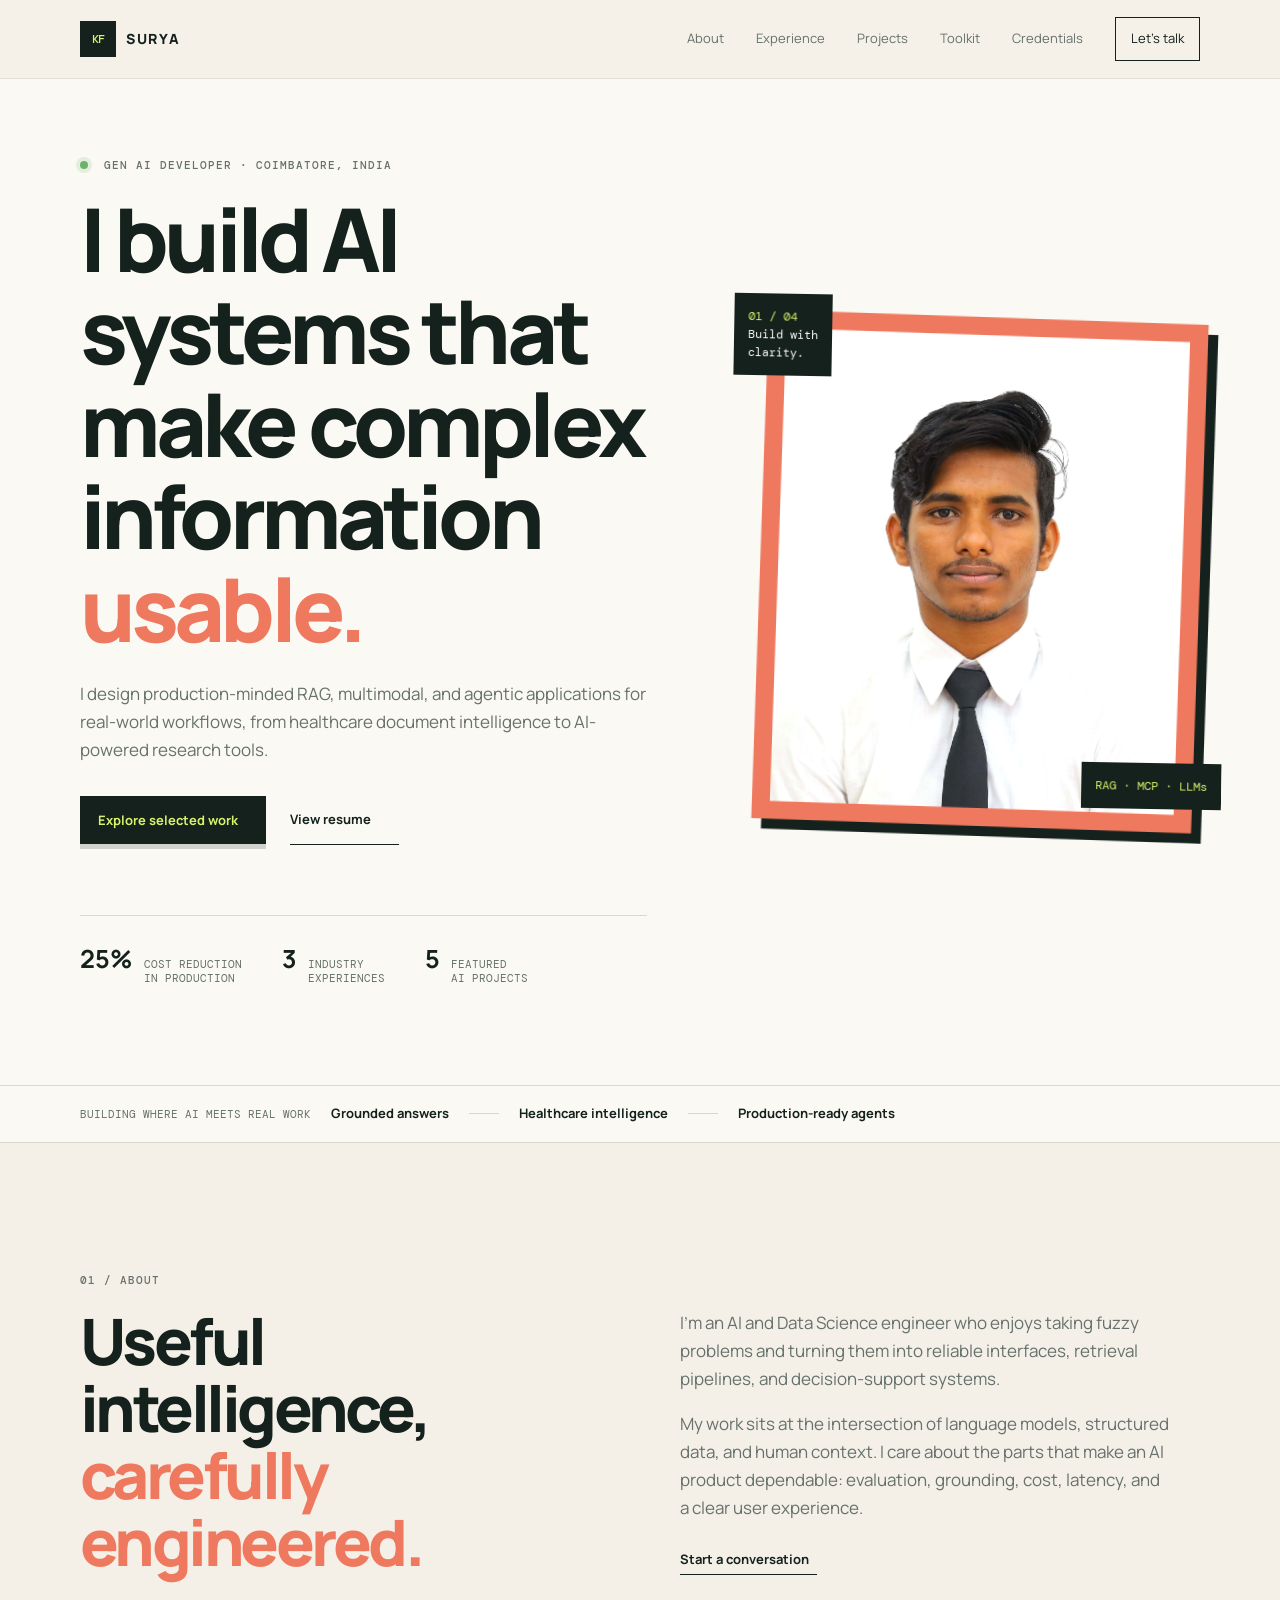
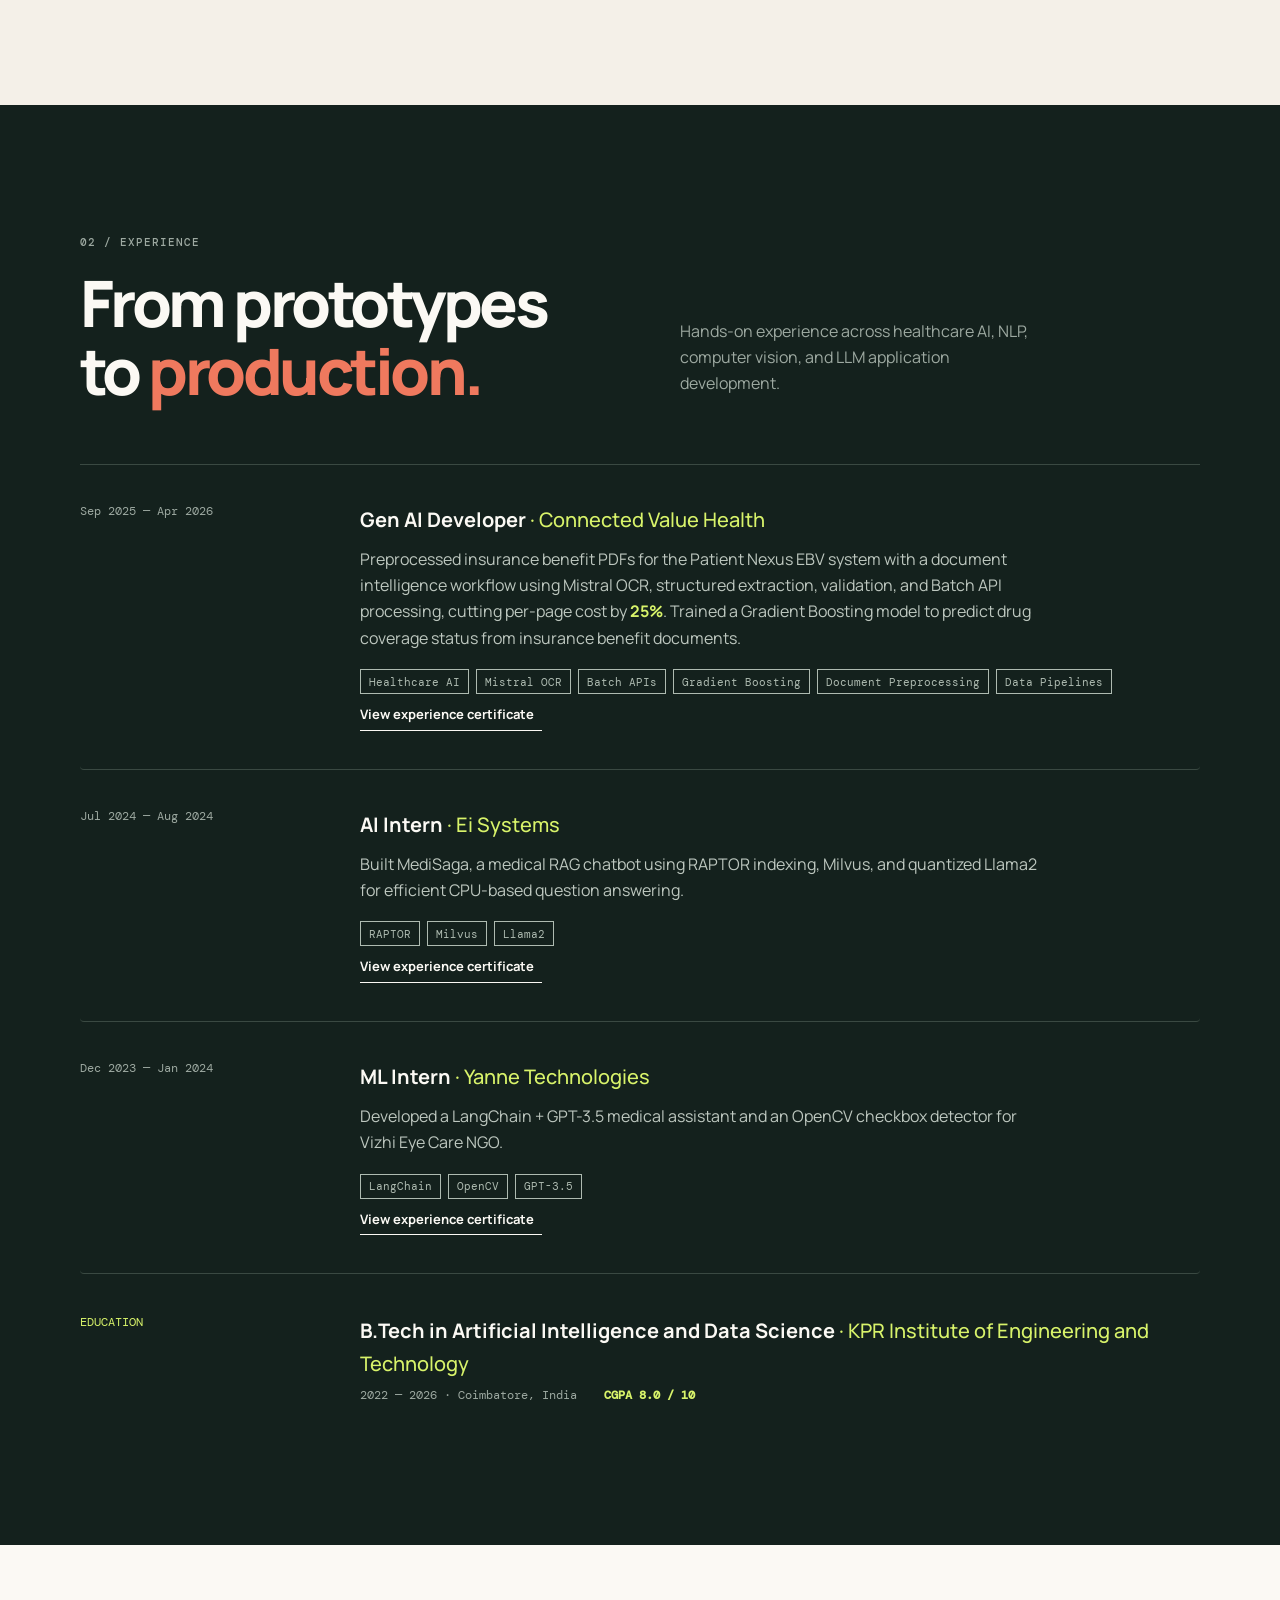
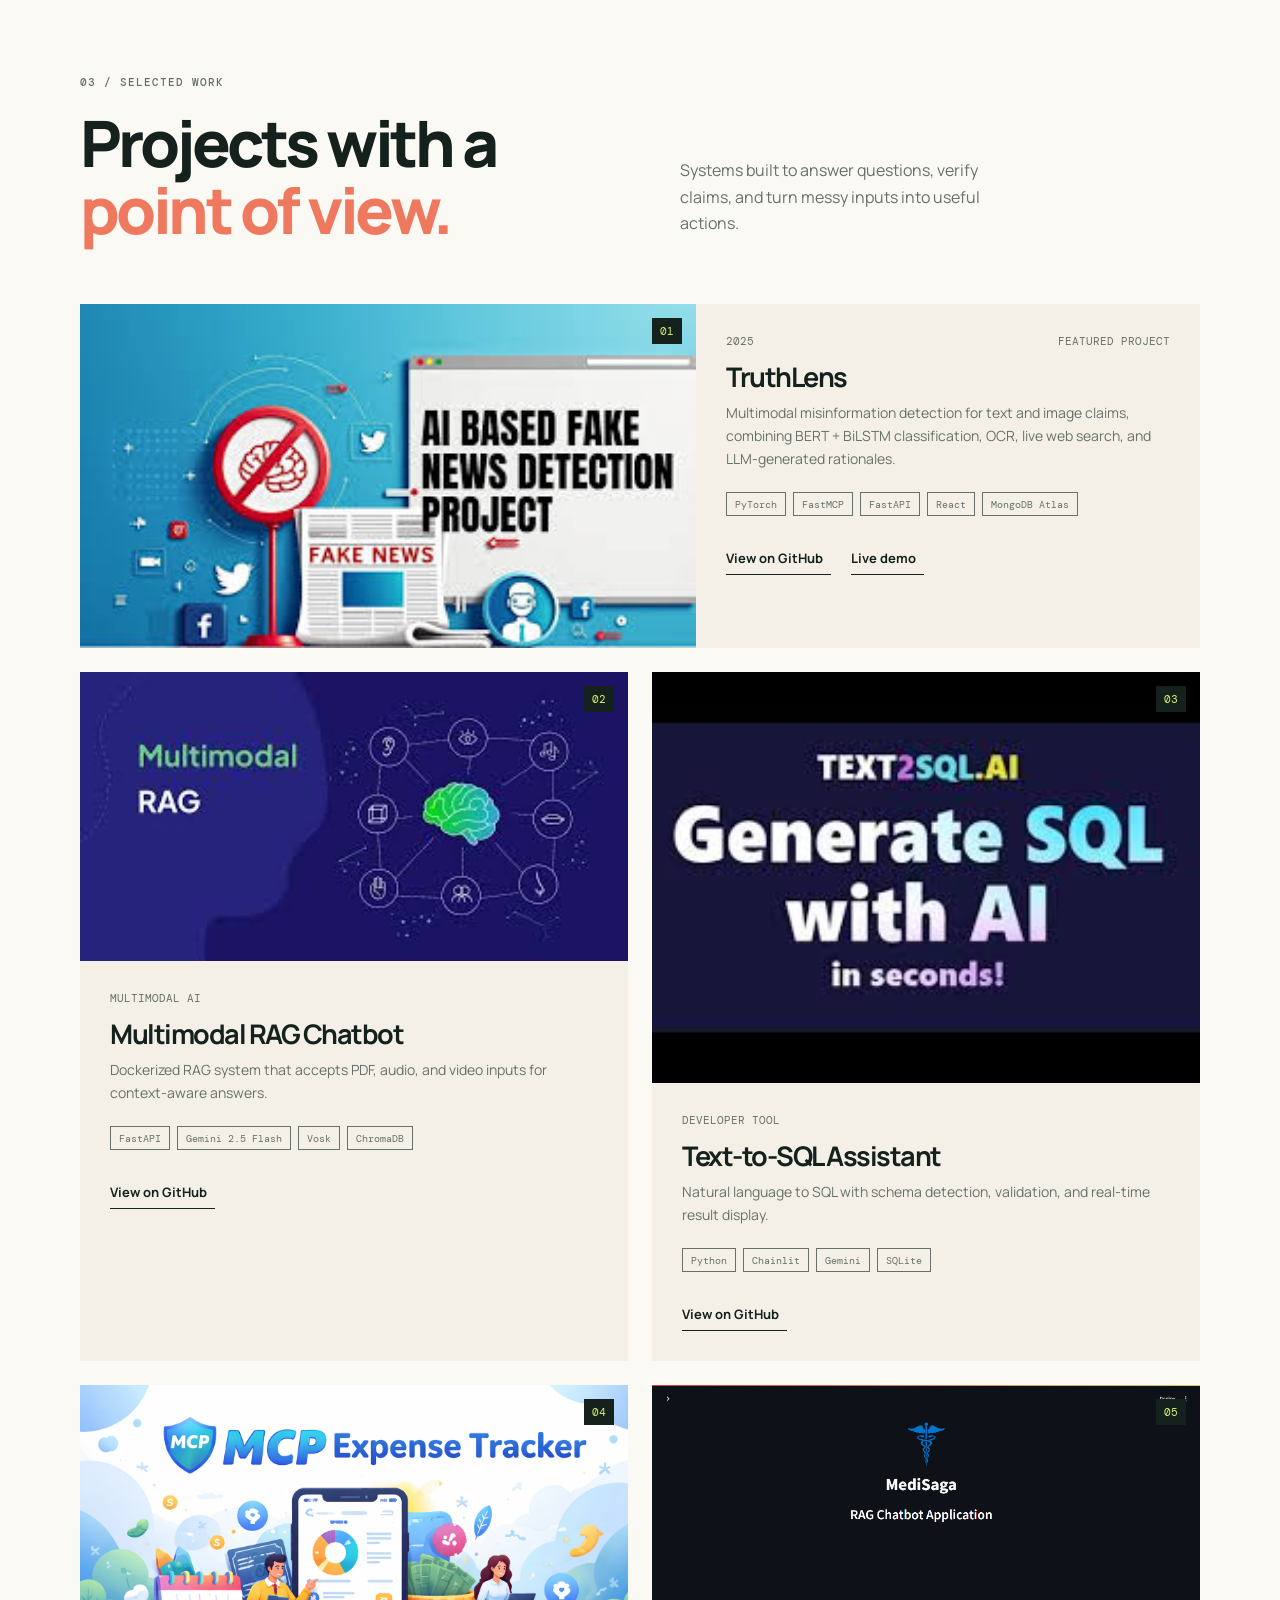
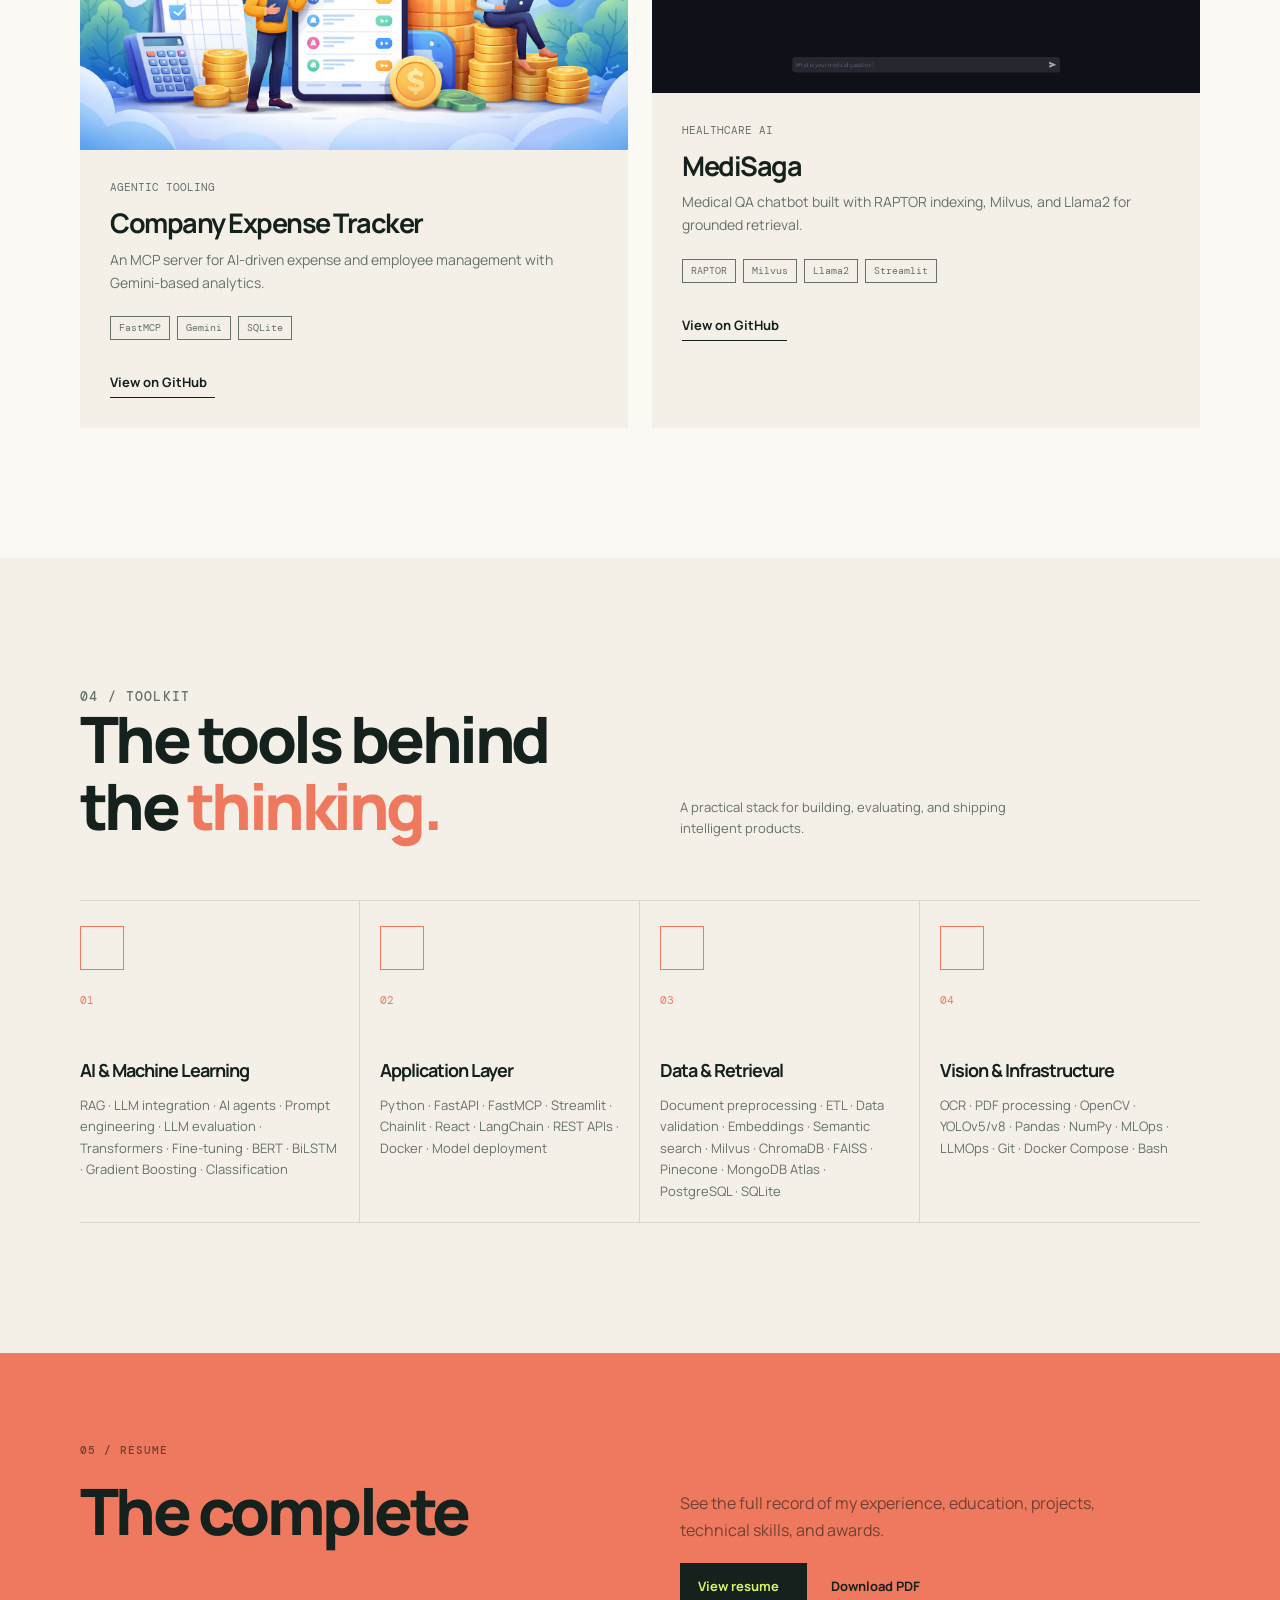
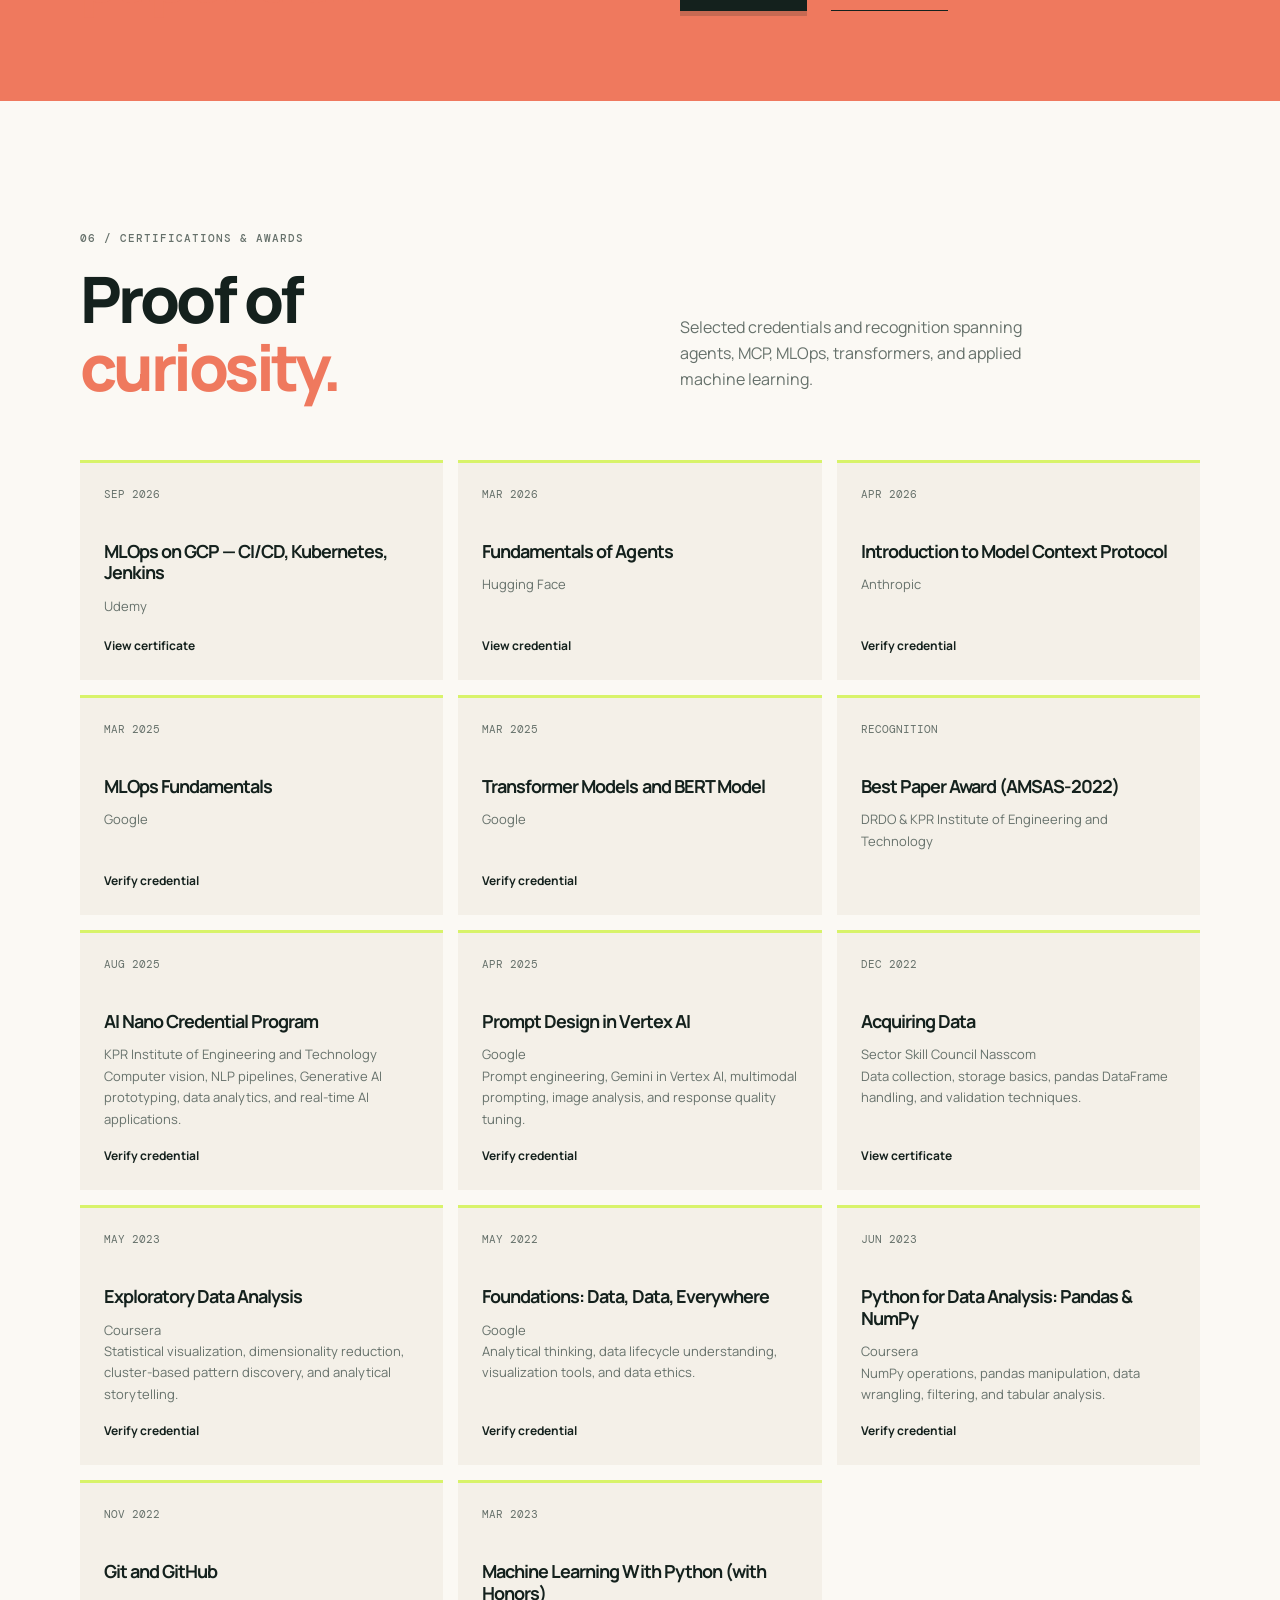
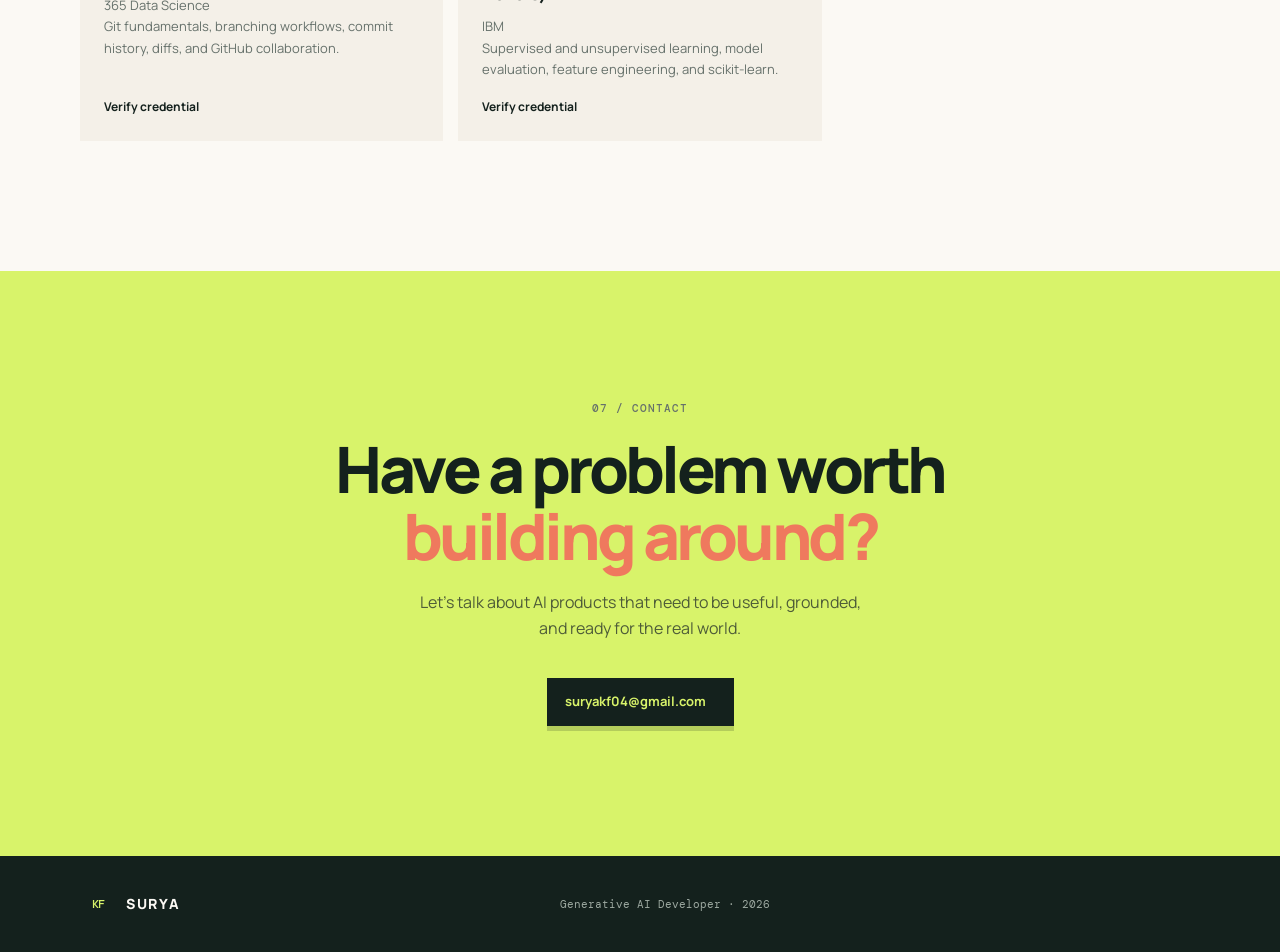
==== commit 30847b0c: "Improve Associate AI Engineer search profile" ====
--- a/index.html
+++ b/index.html
@@ -3,9 +3,9 @@
 <head>
     <meta charset="UTF-8">
     <meta name="viewport" content="width=device-width, initial-scale=1.0">
-    <title>KF Surya | Generative AI Developer</title>
-    <meta name="description" content="KF Surya is a Generative AI Developer from Coimbatore building production-ready RAG, multimodal AI, MCP, and healthcare intelligence systems.">
-    <meta name="keywords" content="KF Surya, Surya KF, Generative AI Developer, AI Engineer, RAG Developer, Multimodal AI, MCP Developer, Healthcare AI, Python, FastAPI, Machine Learning">
+    <title>KF Surya | Associate AI Engineer & Generative AI Developer</title>
+    <meta name="description" content="KF Surya is an Associate AI Engineer and Generative AI Developer from Coimbatore building production-ready RAG, document intelligence, multimodal AI, data preprocessing, and healthcare automation systems.">
+    <meta name="keywords" content="KF Surya, Surya KF, Associate AI Engineer, Generative AI Engineer, AI Engineer, Machine Learning Engineer, LLM Engineer, RAG Developer, Retrieval-Augmented Generation, LLM applications, AI agents, prompt engineering, LLM evaluation, LLMOps, MLOps, document intelligence, document preprocessing, OCR, PDF processing, data preprocessing, data pipelines, ETL, embeddings, vector databases, semantic search, multimodal AI, MCP, FastAPI, Python, PyTorch, healthcare AI, model deployment">
     <meta name="author" content="KF Surya">
     <meta name="robots" content="index, follow, max-image-preview:large">
     <meta name="theme-color" content="#14211d">
@@ -13,13 +13,13 @@
     <link rel="icon" href="assets/img/Surya.jpg" type="image/jpeg">
     <meta property="og:type" content="website">
     <meta property="og:url" content="https://surya-kf.github.io/Portfolio/">
-    <meta property="og:title" content="KF Surya | Generative AI Developer">
-    <meta property="og:description" content="Portfolio of KF Surya: production-minded RAG, multimodal AI, MCP tooling, and healthcare intelligence systems.">
+    <meta property="og:title" content="KF Surya | Associate AI Engineer & Generative AI Developer">
+    <meta property="og:description" content="Portfolio of KF Surya, an Associate AI Engineer building production-minded RAG, document intelligence, multimodal AI, data pipelines, and healthcare automation systems.">
     <meta property="og:image" content="https://surya-kf.github.io/Portfolio/assets/img/Surya.jpg">
-    <meta property="og:image:alt" content="KF Surya, Generative AI Developer">
+    <meta property="og:image:alt" content="KF Surya, Associate AI Engineer and Generative AI Developer">
     <meta name="twitter:card" content="summary_large_image">
-    <meta name="twitter:title" content="KF Surya | Generative AI Developer">
-    <meta name="twitter:description" content="Production-minded RAG, multimodal AI, MCP tooling, and healthcare intelligence systems by KF Surya.">
+    <meta name="twitter:title" content="KF Surya | Associate AI Engineer & Generative AI Developer">
+    <meta name="twitter:description" content="Associate AI Engineer building production-minded RAG, document intelligence, multimodal AI, data pipelines, and healthcare automation systems.">
     <meta name="twitter:image" content="https://surya-kf.github.io/Portfolio/assets/img/Surya.jpg">
     <link rel="preconnect" href="https://fonts.googleapis.com">
     <link rel="preconnect" href="https://fonts.gstatic.com" crossorigin>
@@ -33,8 +33,8 @@
             "name": "KF Surya",
             "url": "https://surya-kf.github.io/Portfolio/",
             "image": "https://surya-kf.github.io/Portfolio/assets/img/Surya.jpg",
-            "jobTitle": "Generative AI Developer",
-            "description": "Generative AI Developer building production-ready RAG, multimodal AI, MCP, and healthcare intelligence systems.",
+            "jobTitle": "Associate AI Engineer and Generative AI Developer",
+            "description": "Associate AI Engineer building production-ready RAG, document intelligence, multimodal AI, data preprocessing pipelines, and healthcare automation systems.",
             "email": "mailto:suryakf04@gmail.com",
             "telephone": "+91-8848617208",
             "alumniOf": {
@@ -49,8 +49,23 @@
             "knowsAbout": [
                 "Generative AI",
                 "Retrieval-Augmented Generation",
+                "Large Language Model Applications",
+                "AI Agents",
+                "Prompt Engineering",
+                "LLM Evaluation",
+                "LLMOps",
                 "Multimodal AI",
+                "Document Intelligence",
+                "Document Preprocessing",
+                "OCR and PDF Processing",
+                "Data Preprocessing",
+                "ETL and Data Pipelines",
+                "Embeddings",
+                "Vector Databases",
+                "Semantic Search",
                 "Model Context Protocol",
+                "MLOps",
+                "Model Deployment",
                 "Machine Learning",
                 "Healthcare AI",
                 "Python",
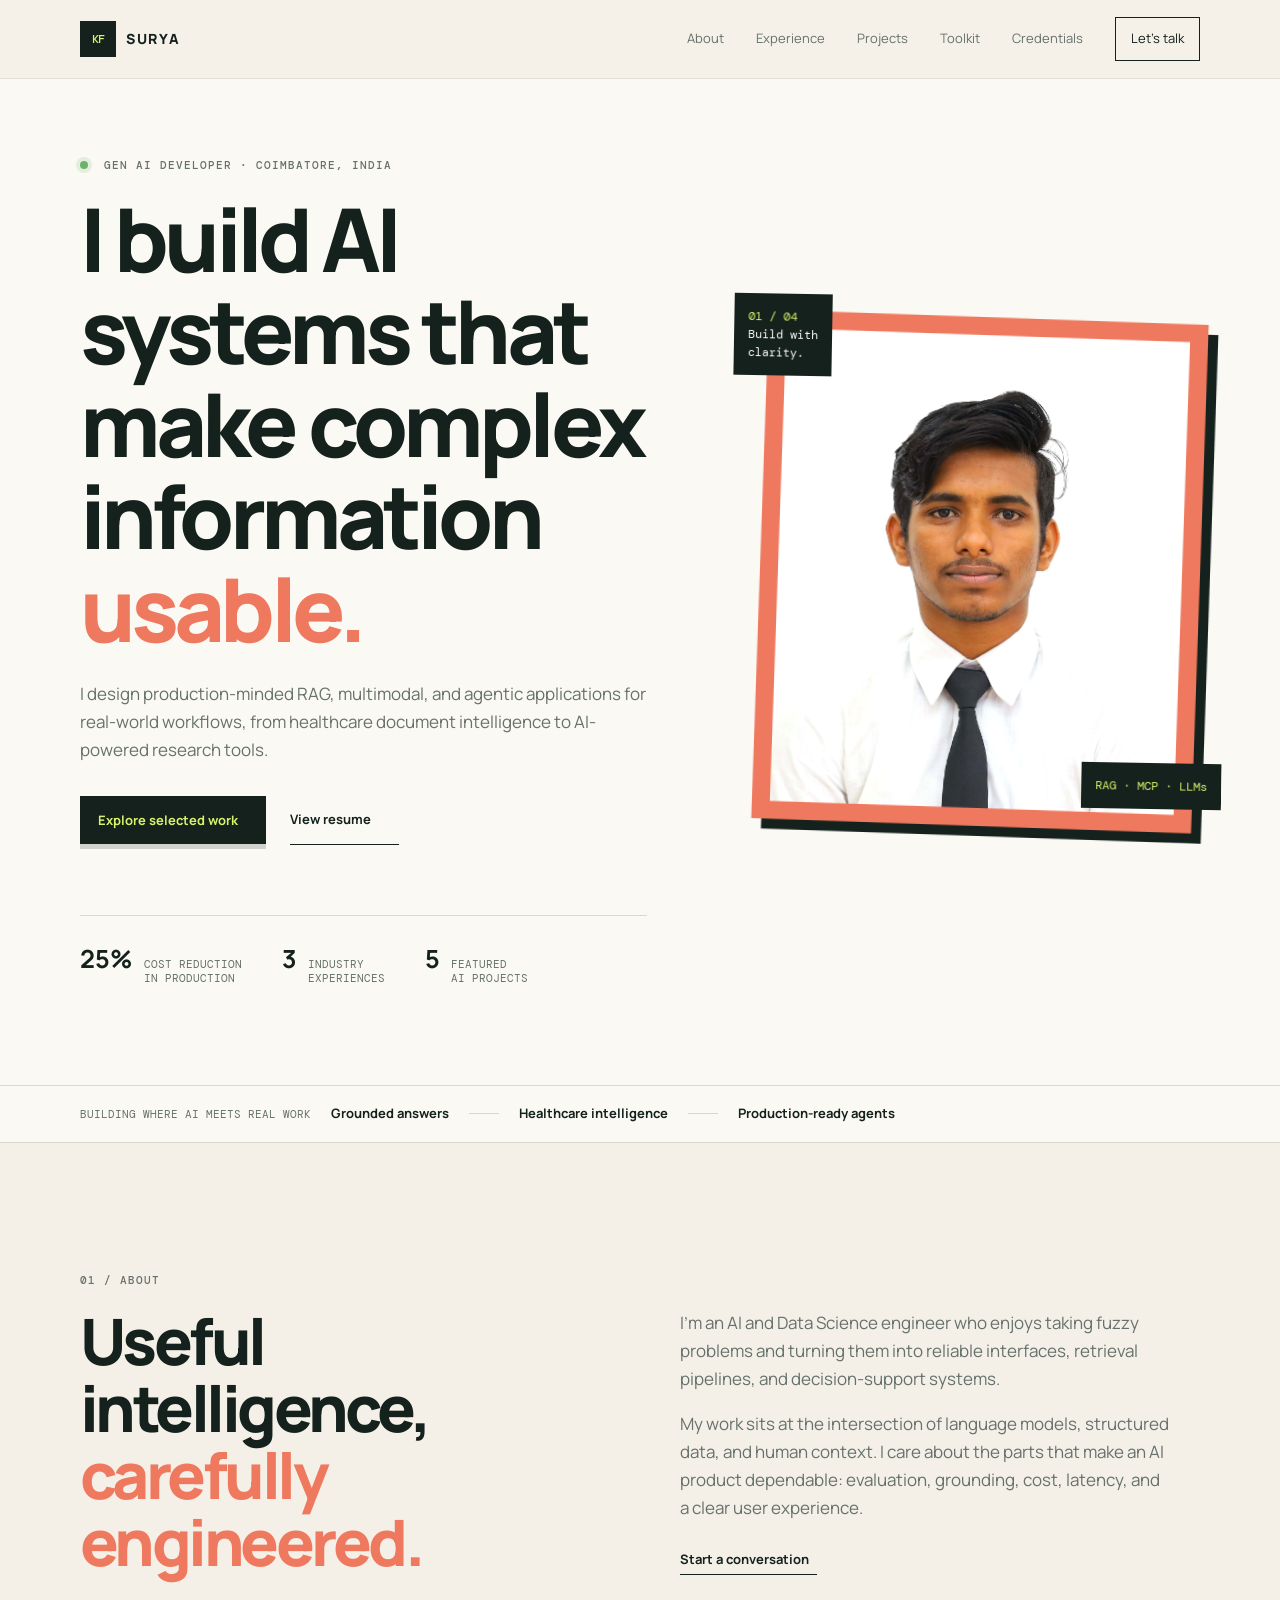
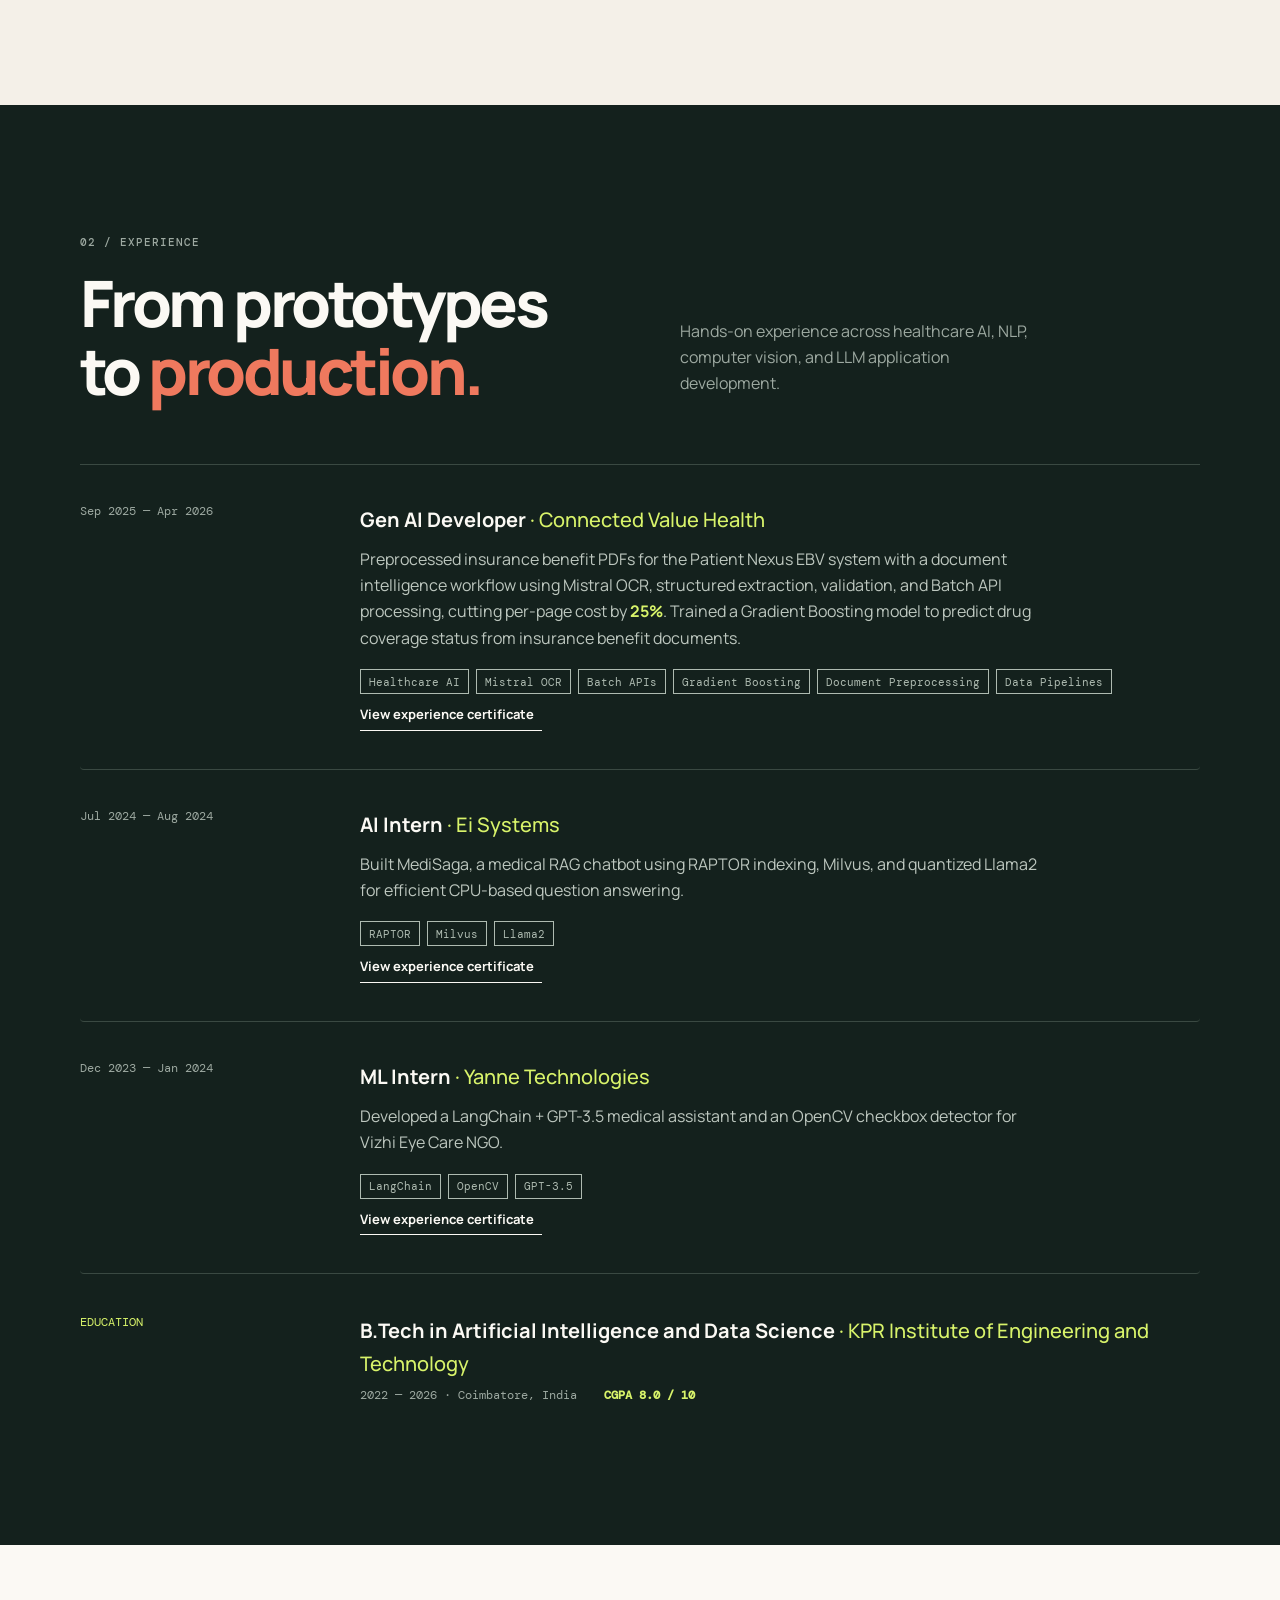
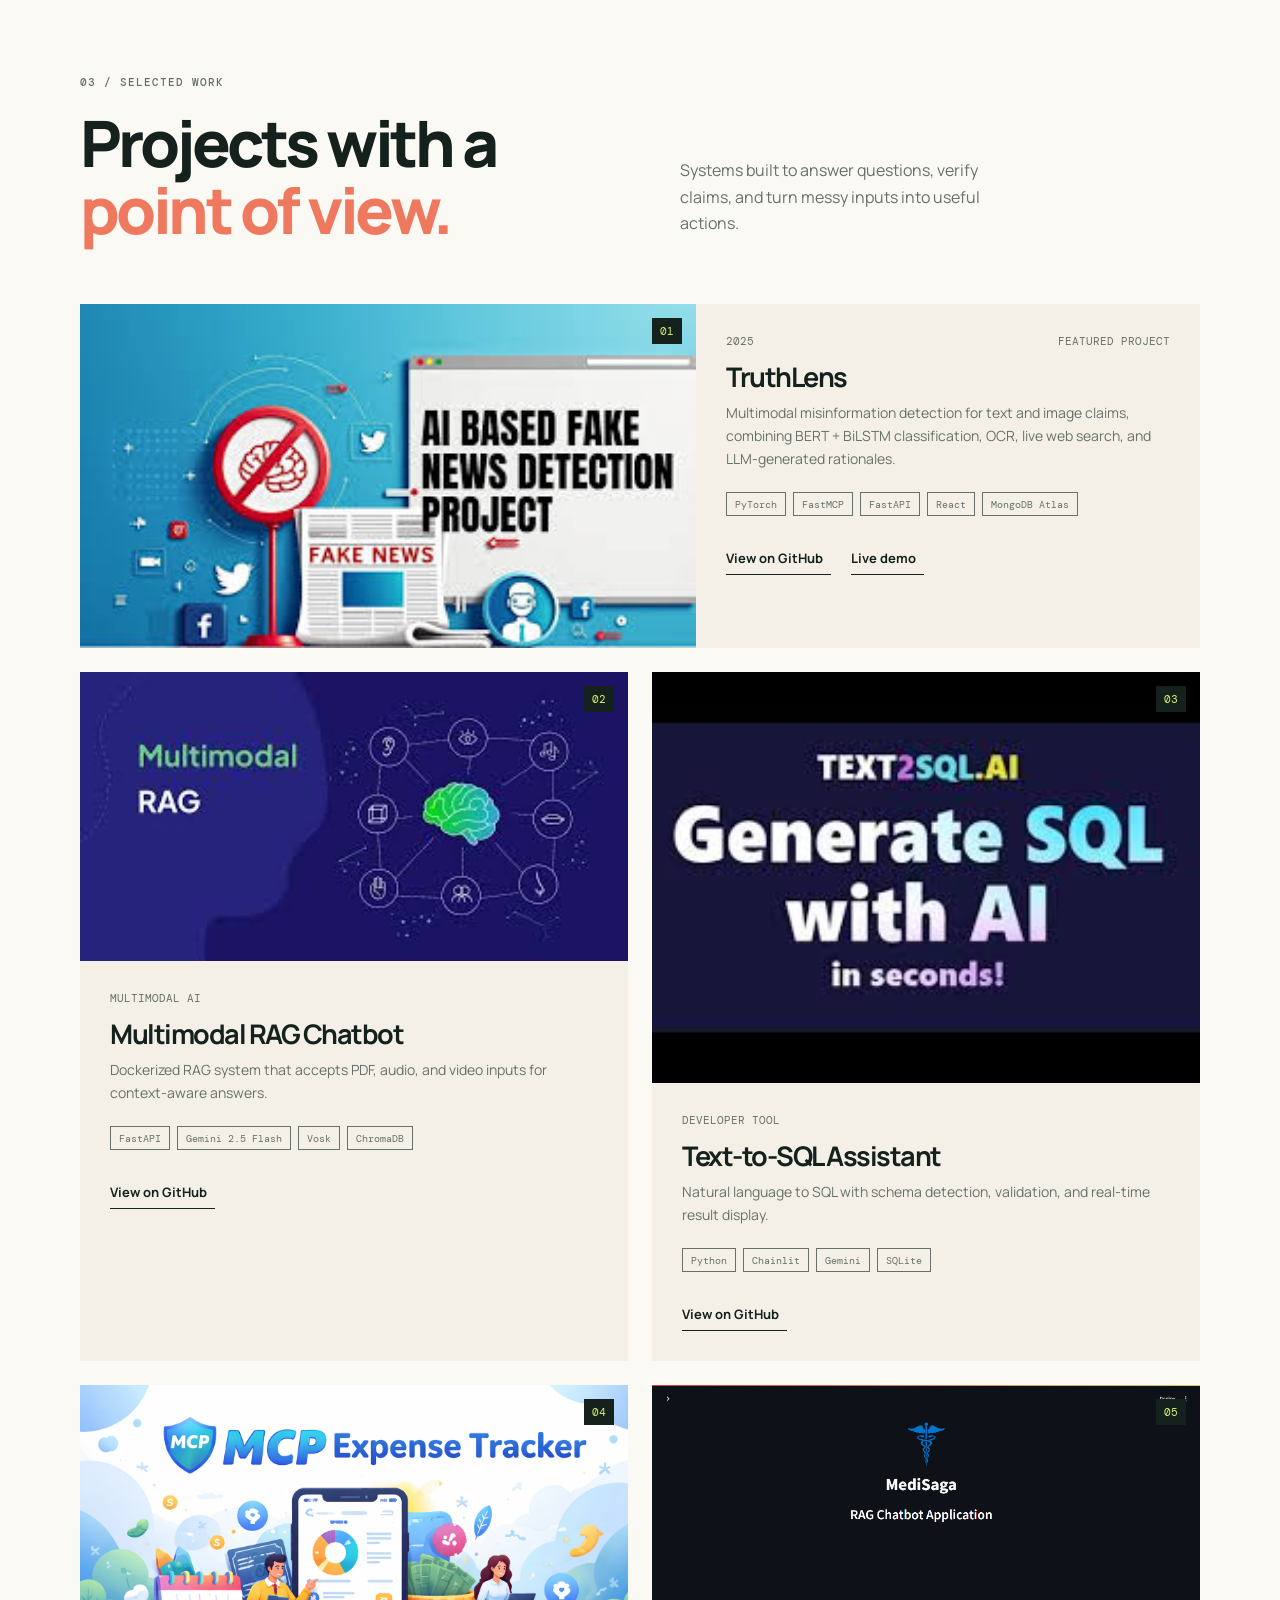
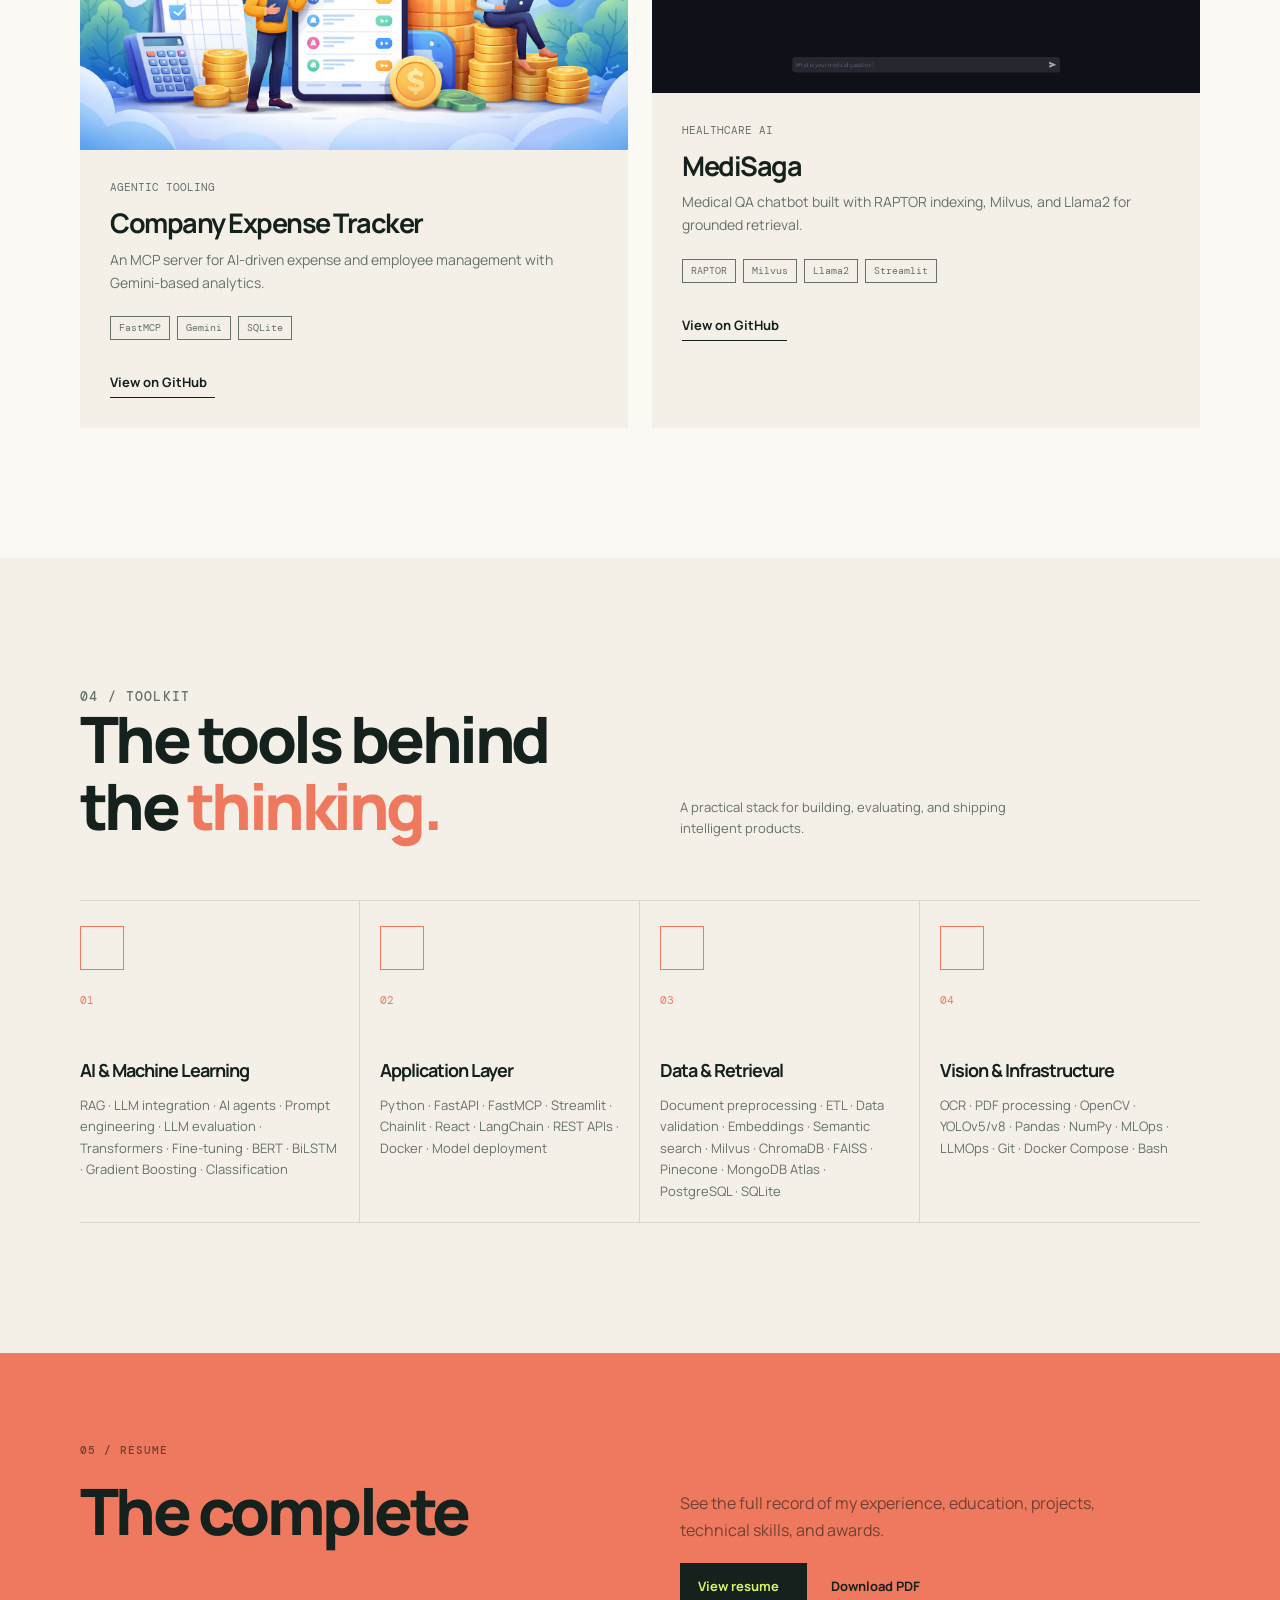
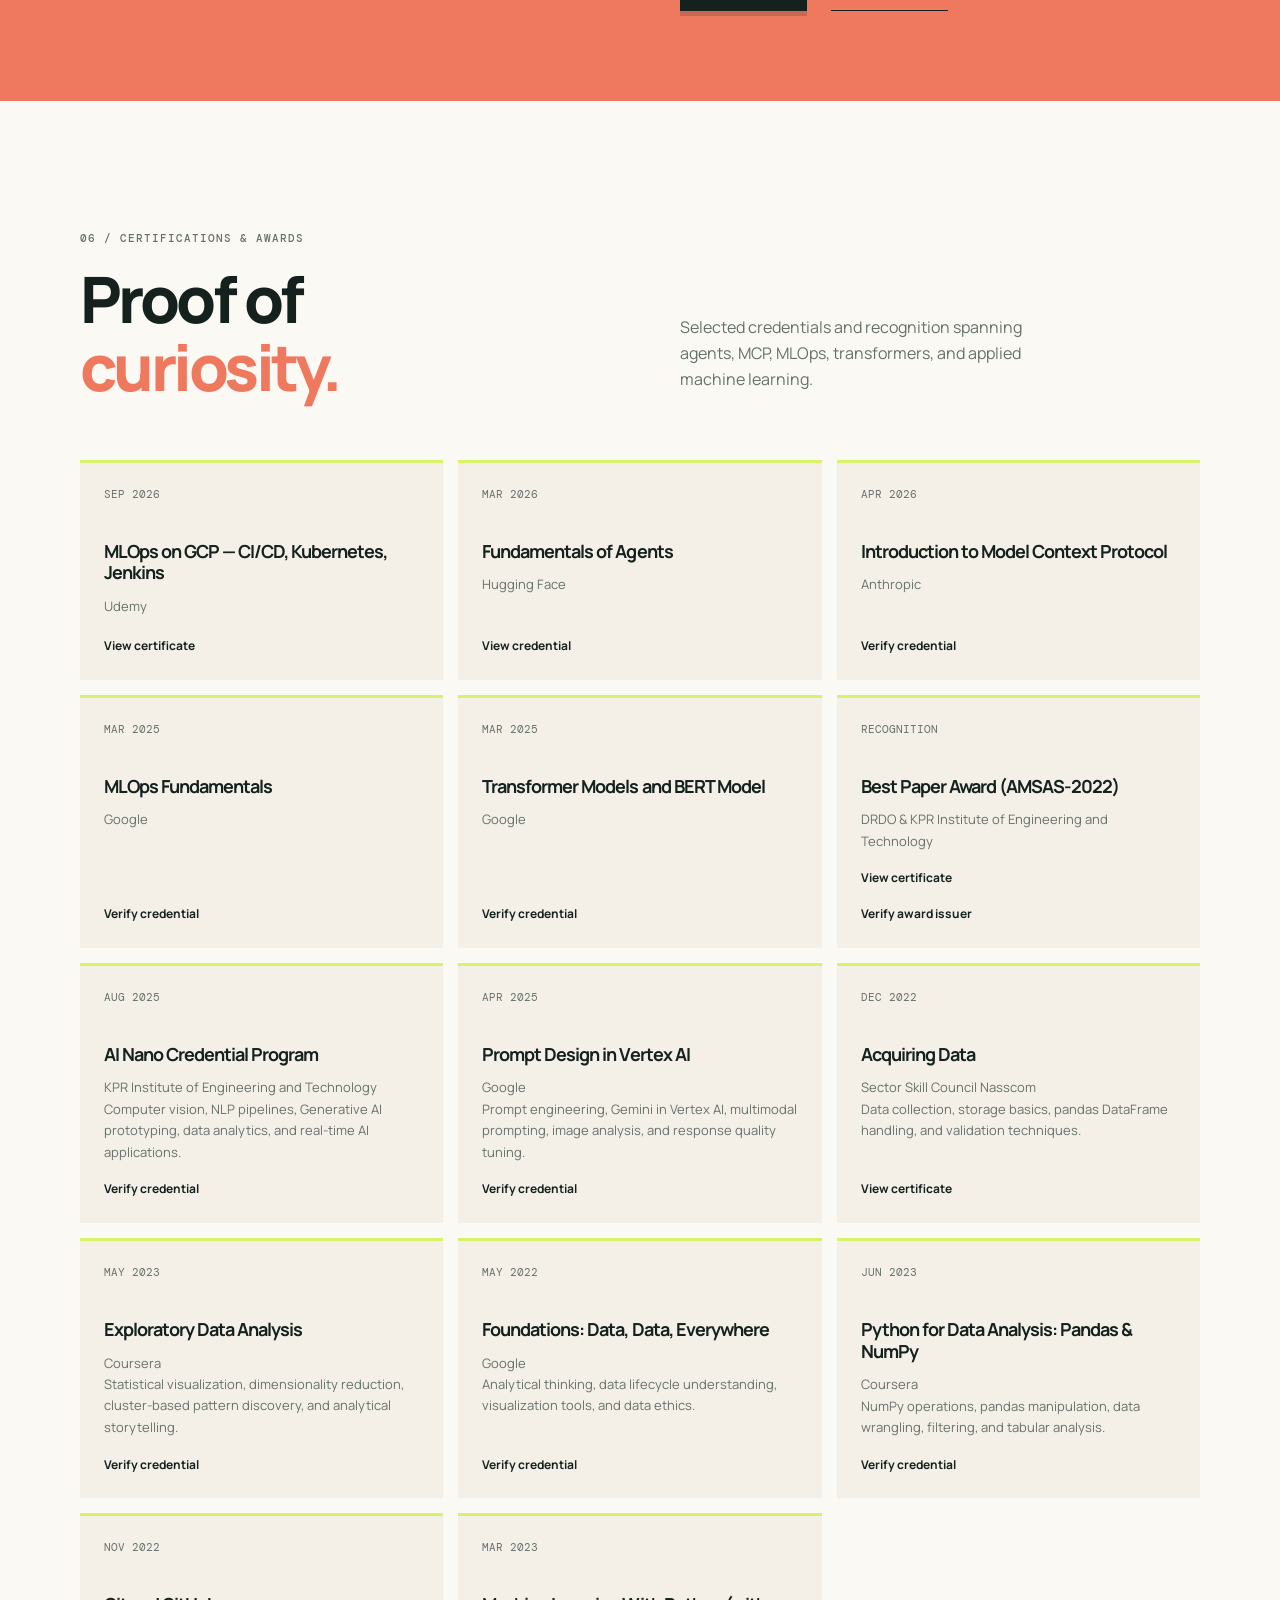
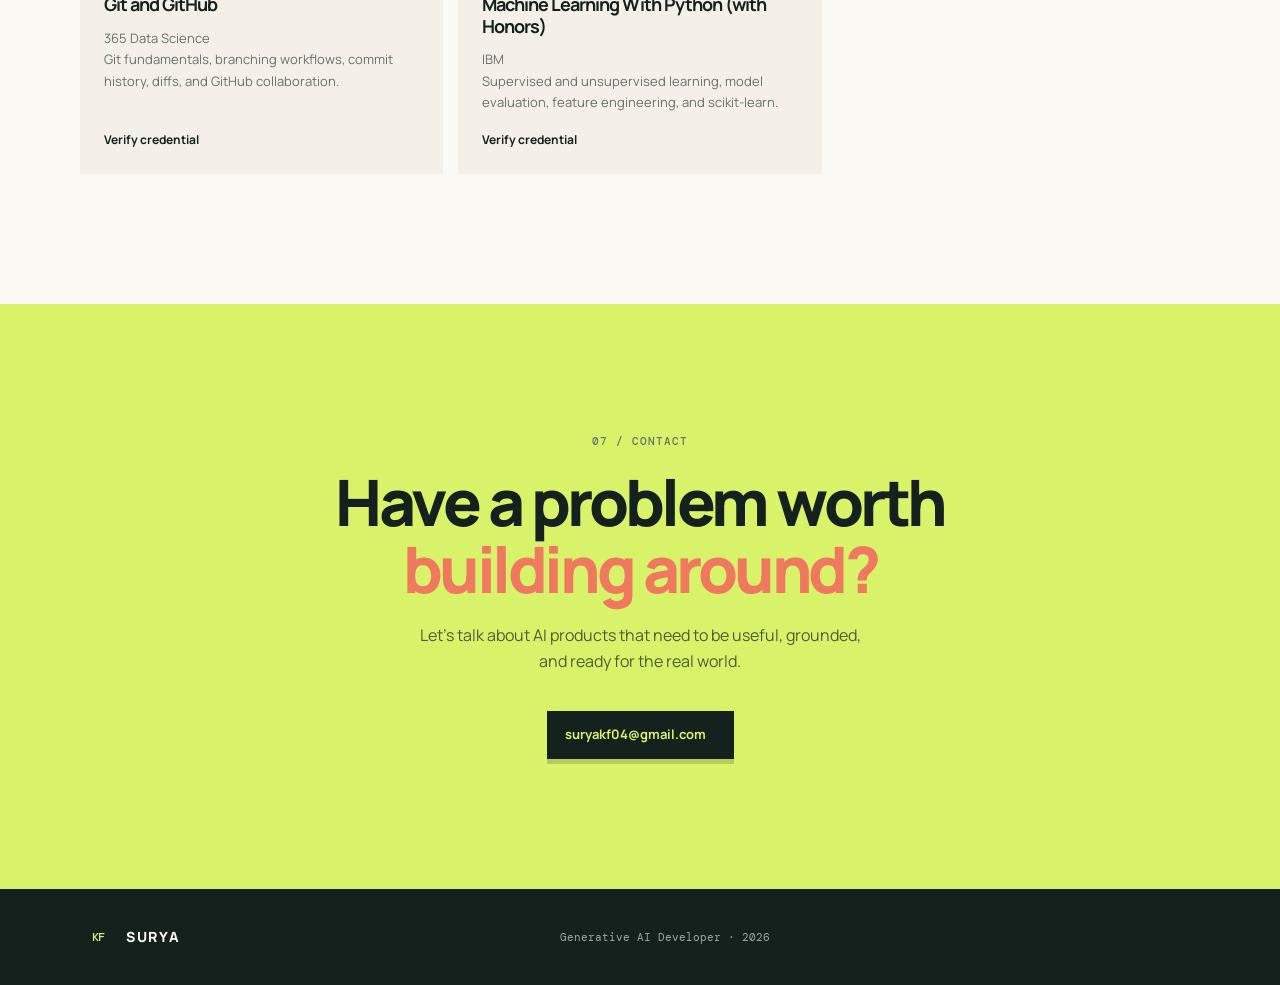
==== commit 613f0036: "Include Best Paper Award certificate asset" ====
--- a/index.html
+++ b/index.html
@@ -35,6 +35,7 @@
             "image": "https://surya-kf.github.io/Portfolio/assets/img/Surya.jpg",
             "jobTitle": "Associate AI Engineer and Generative AI Developer",
             "description": "Associate AI Engineer building production-ready RAG, document intelligence, multimodal AI, data preprocessing pipelines, and healthcare automation systems.",
+            "award": "Best Paper Award (AMSAS-2022) — DRDO & KPR Institute of Engineering and Technology",
             "email": "mailto:suryakf04@gmail.com",
             "telephone": "+91-8848617208",
             "alumniOf": {
@@ -89,6 +90,6 @@
         <section class="section contact" id="contact"><div class="container contact__inner"><p class="eyebrow">07 / Contact</p><h2>Have a problem worth<br><em>building around?</em></h2><p>Let’s talk about AI products that need to be useful, grounded, and ready for the real world.</p><a class="button button--solid" href="mailto:suryakf04@gmail.com">suryakf04@gmail.com <i class="ri-arrow-right-up-line"></i></a></div></section>
     </main>
     <footer class="footer"><div class="container footer__inner"><a class="nav__brand" href="#hero"><span class="nav__mark">KF</span> SURYA</a><p>Generative AI Developer · 2026</p><div class="footer__links"><a href="https://github.com/Surya-KF" target="_blank" rel="noopener" aria-label="GitHub"><i class="ri-github-line"></i></a><a href="https://www.linkedin.com/in/kf-surya/" target="_blank" rel="noopener" aria-label="LinkedIn"><i class="ri-linkedin-line"></i></a><a href="tel:+918848617208" aria-label="Phone"><i class="ri-phone-line"></i></a></div></div></footer>
-    <script src="assets/js/main.js"></script>
+    <script src="assets/js/main.js?v=20260925"></script>
 </body>
 </html>
